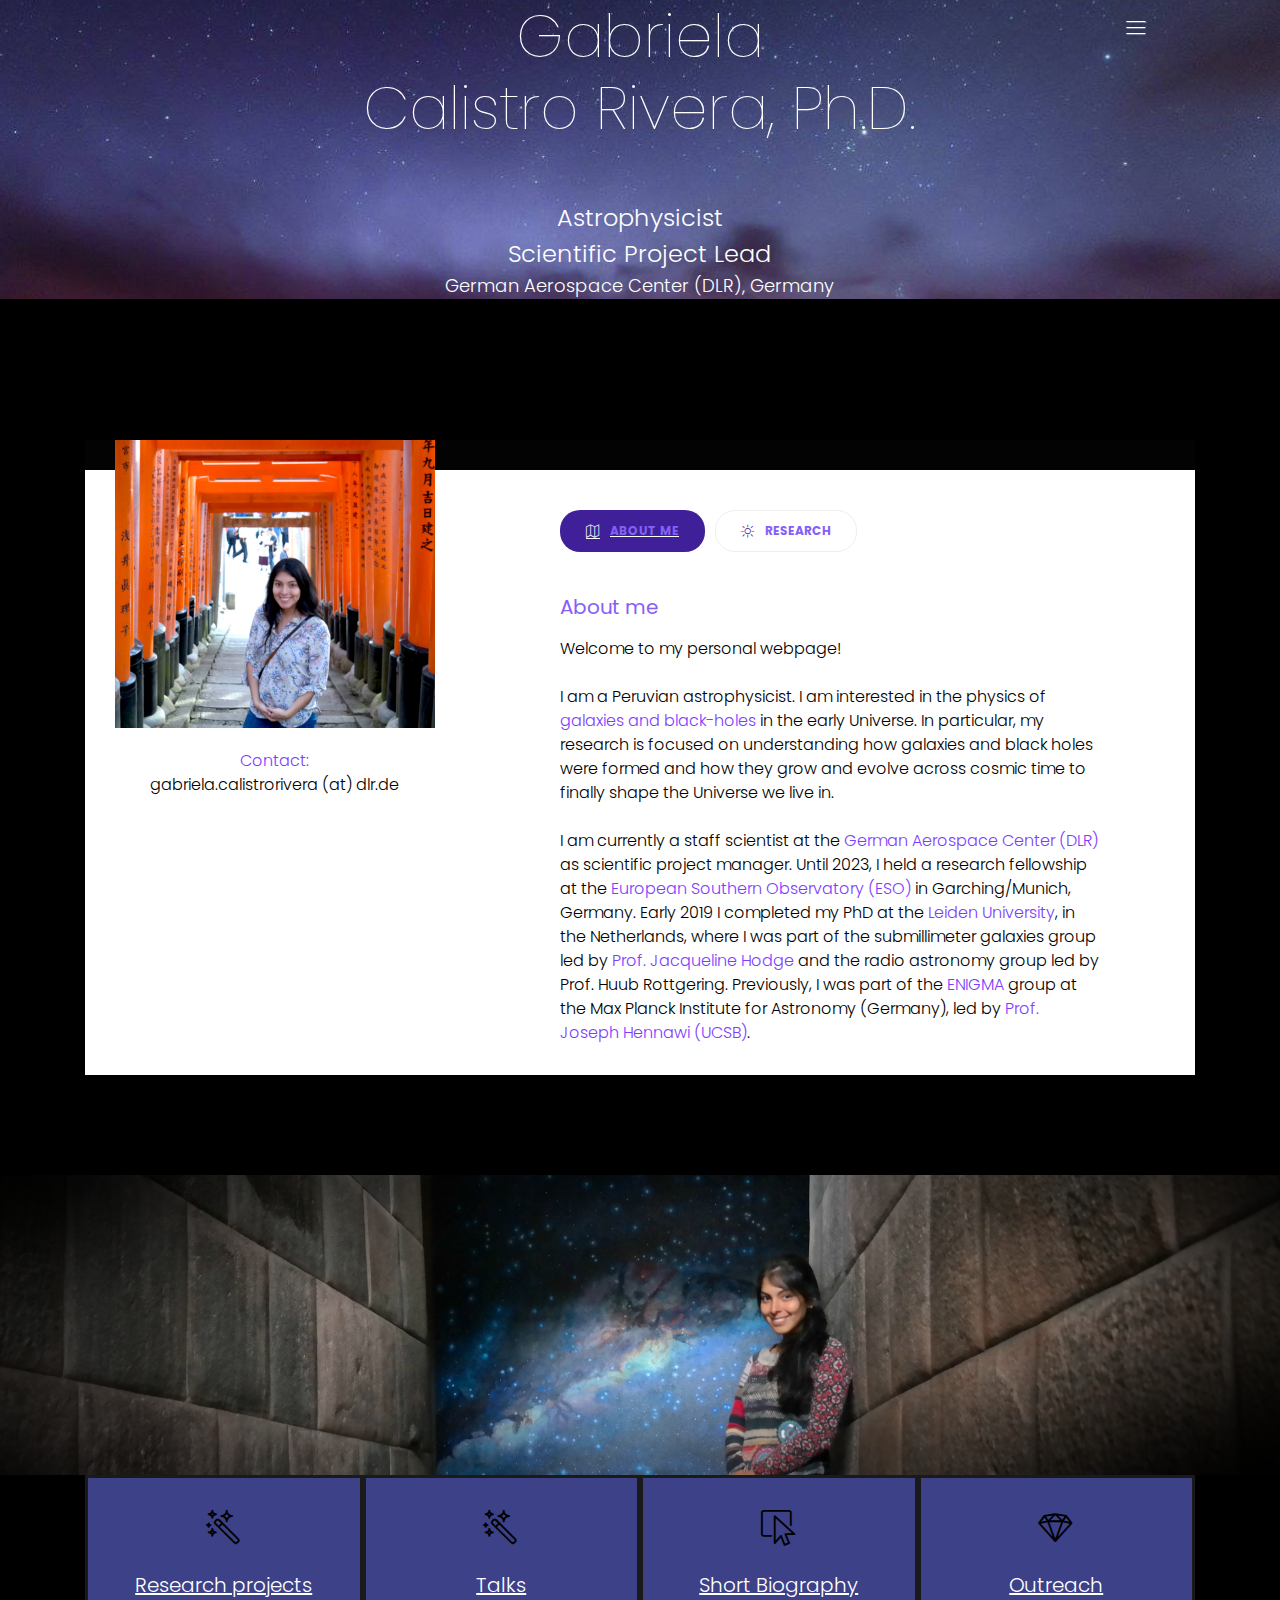
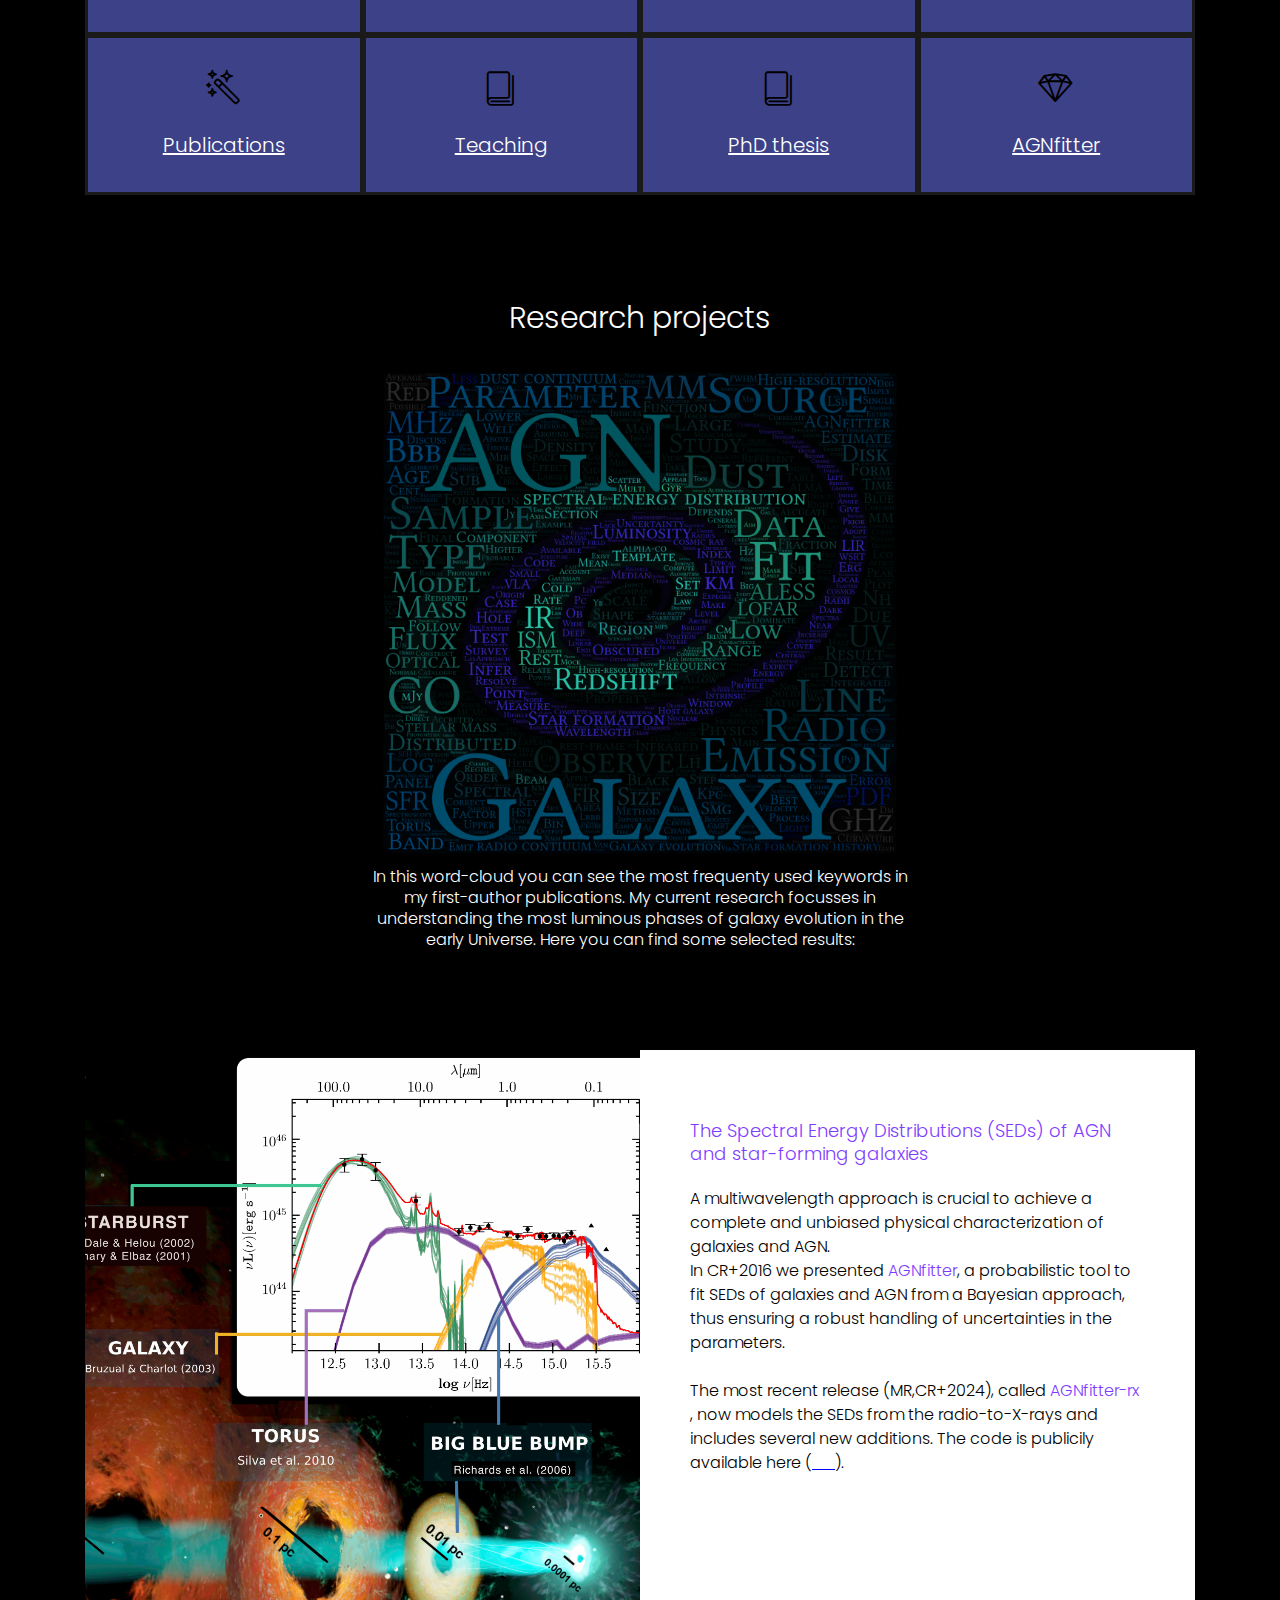
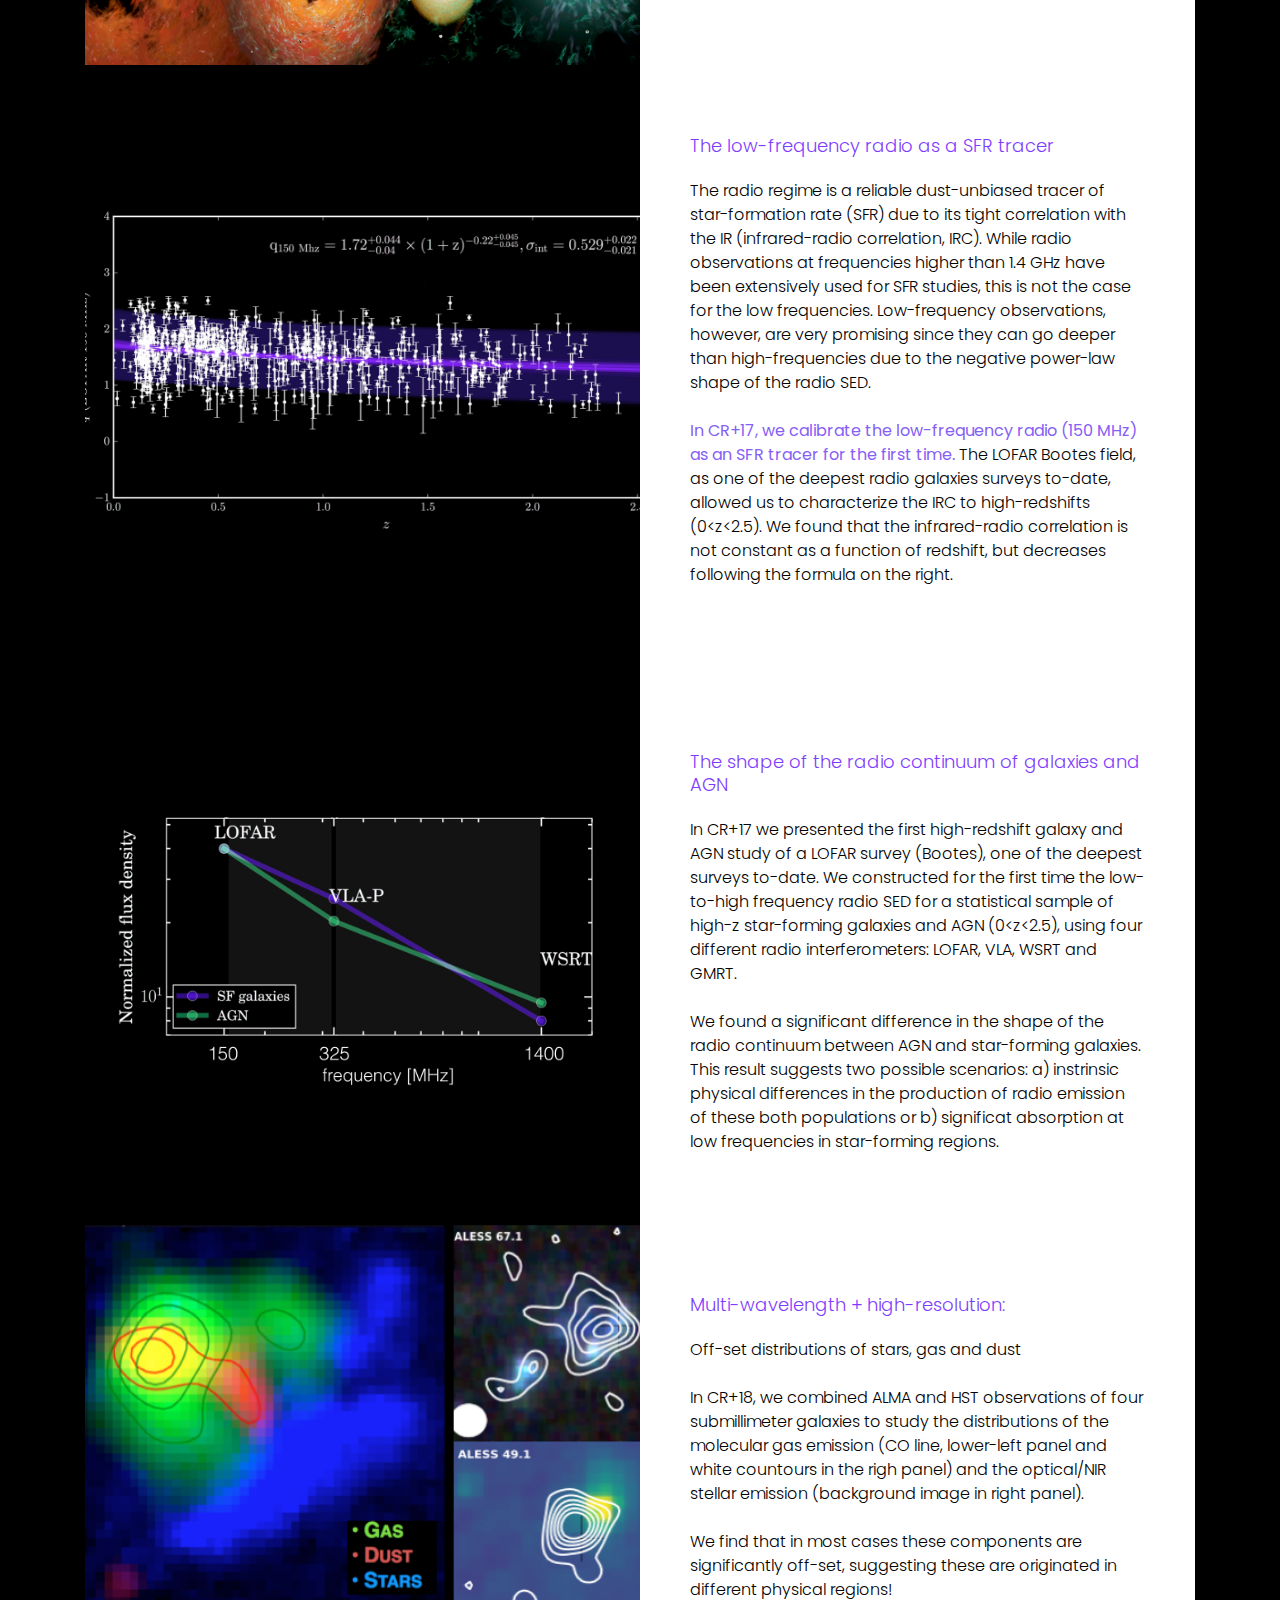
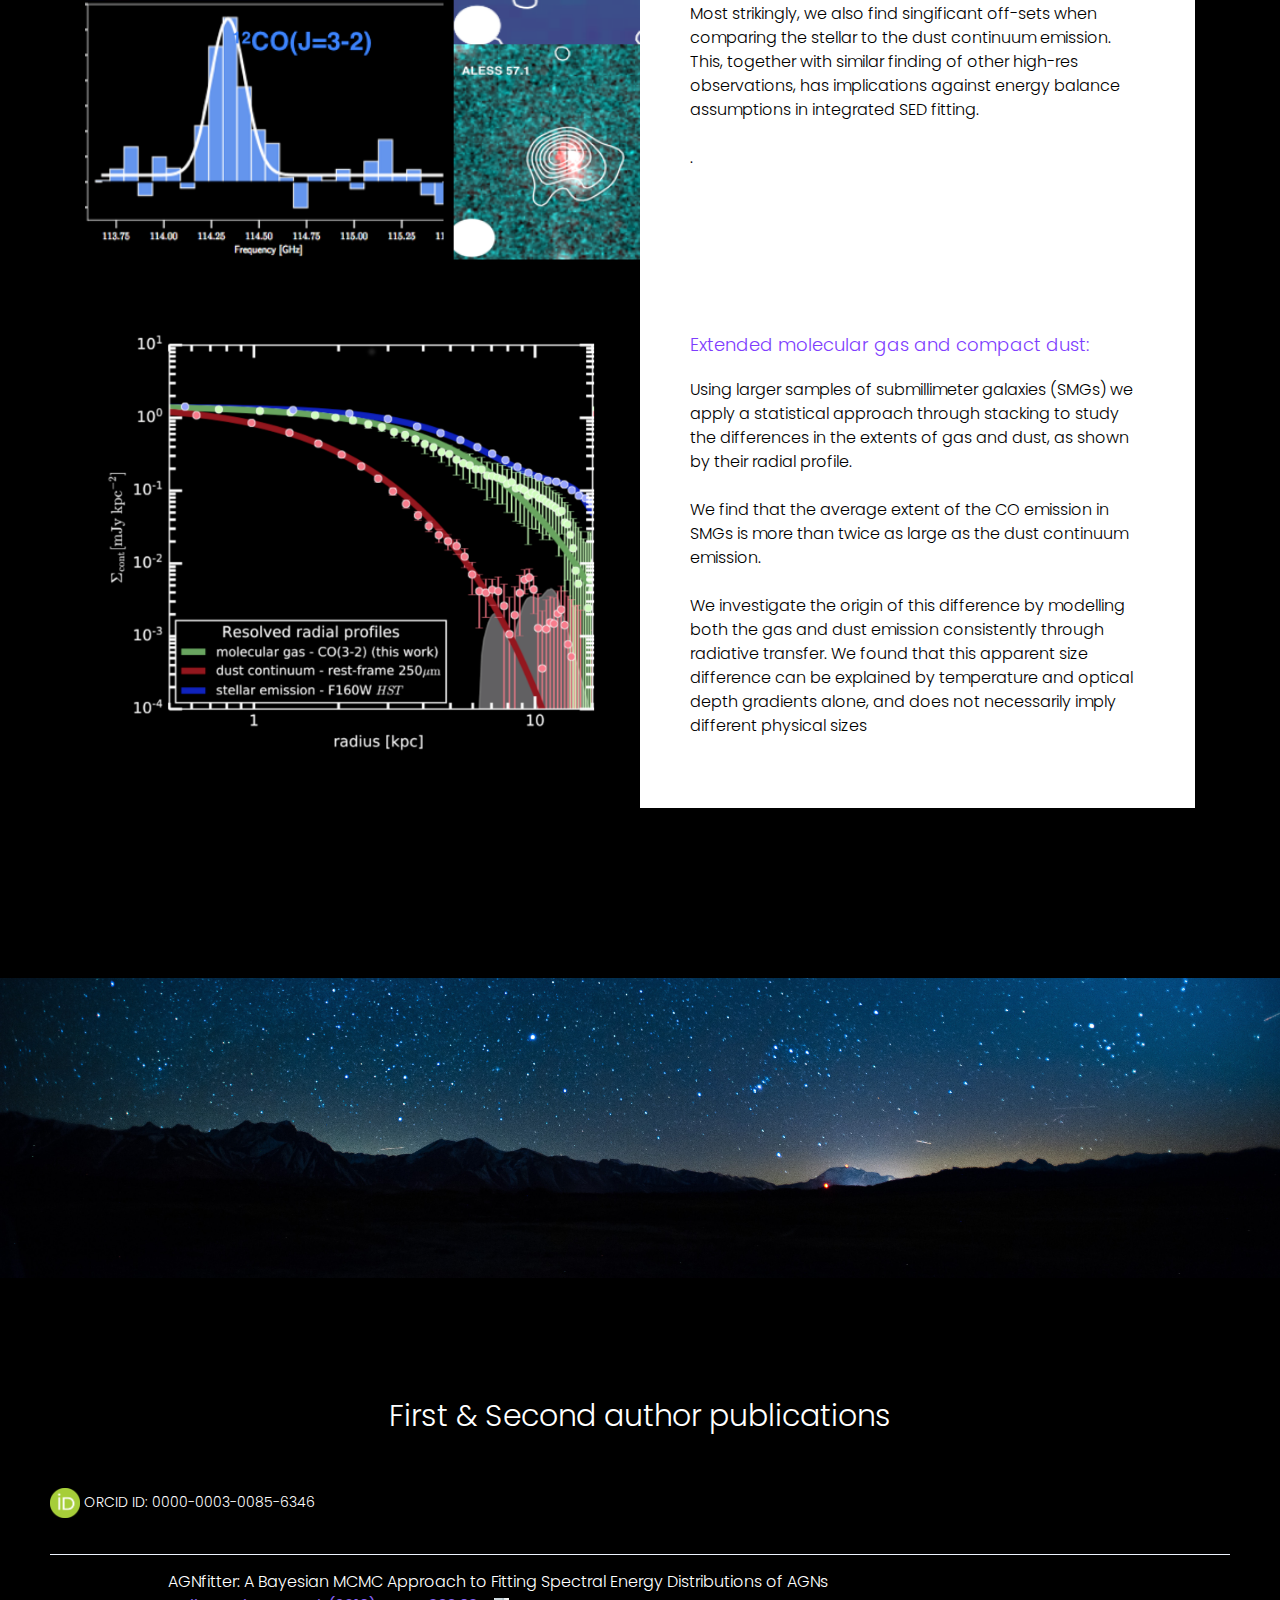
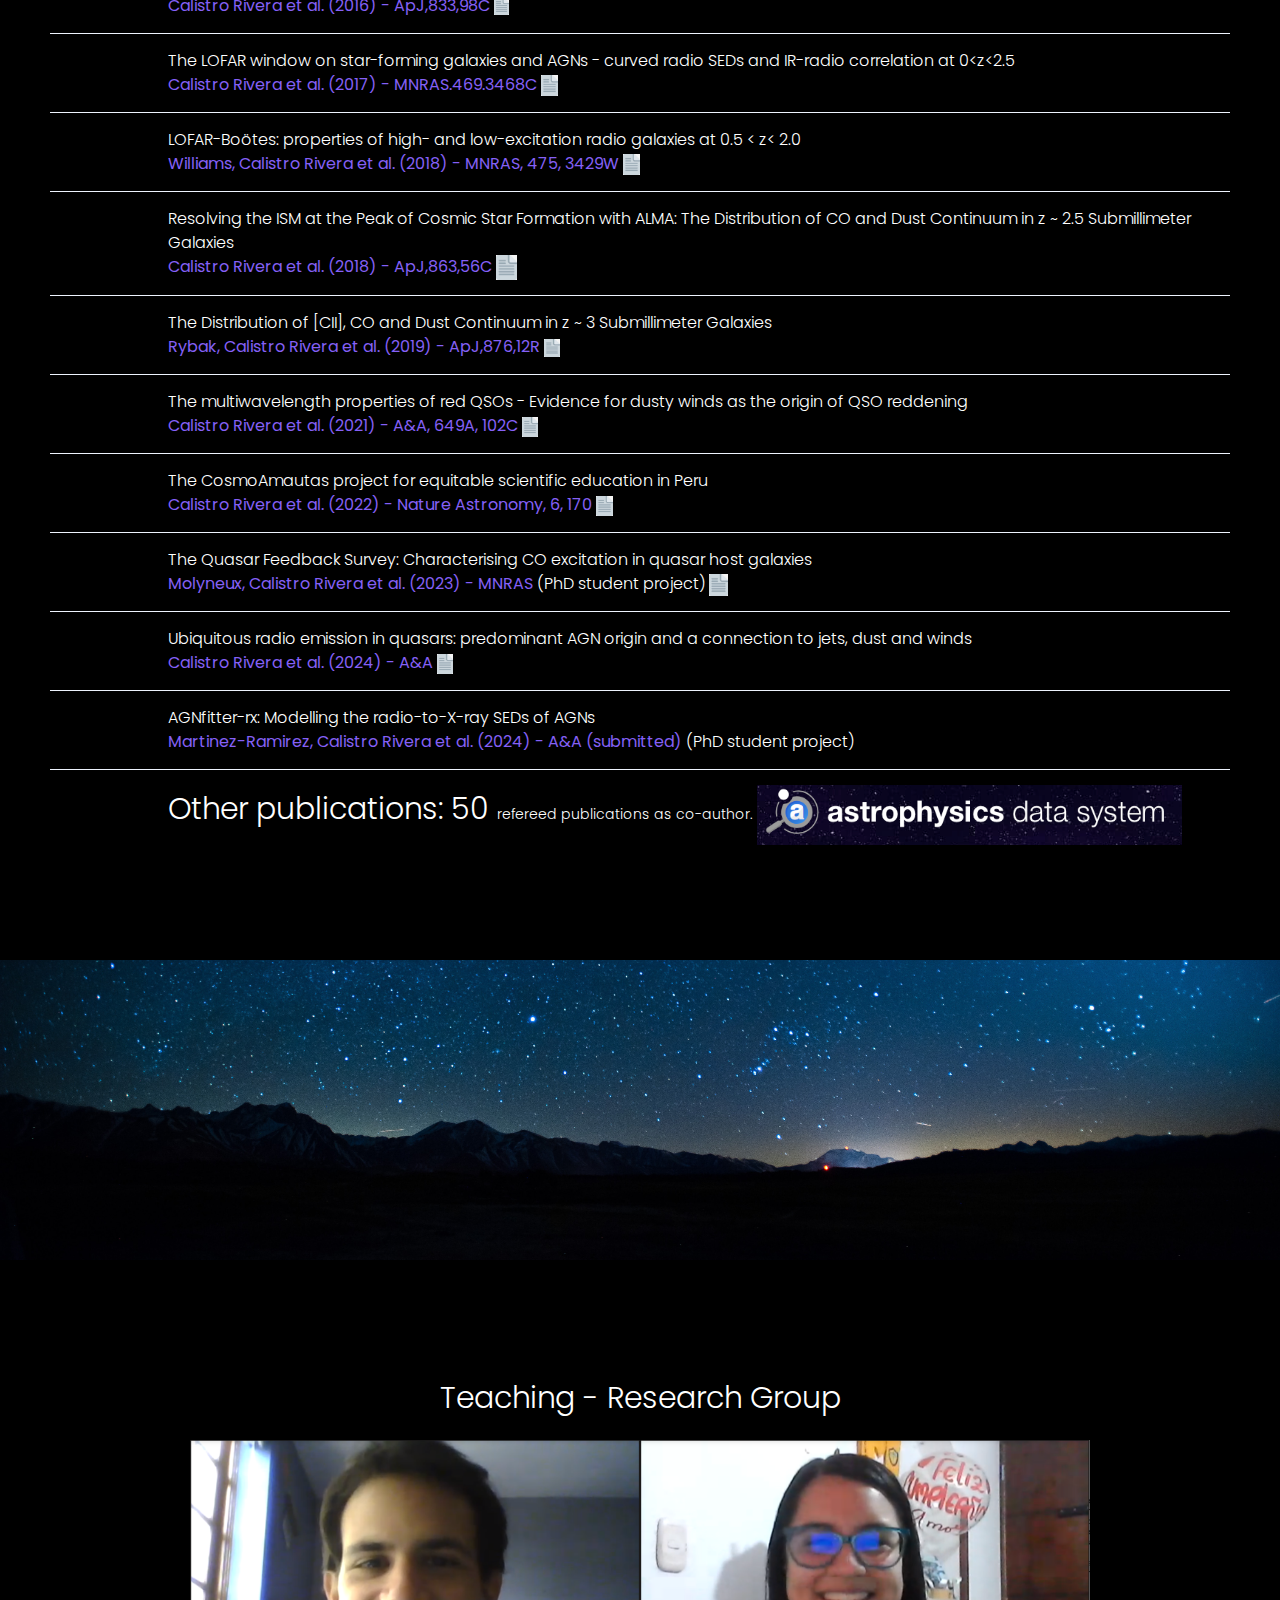
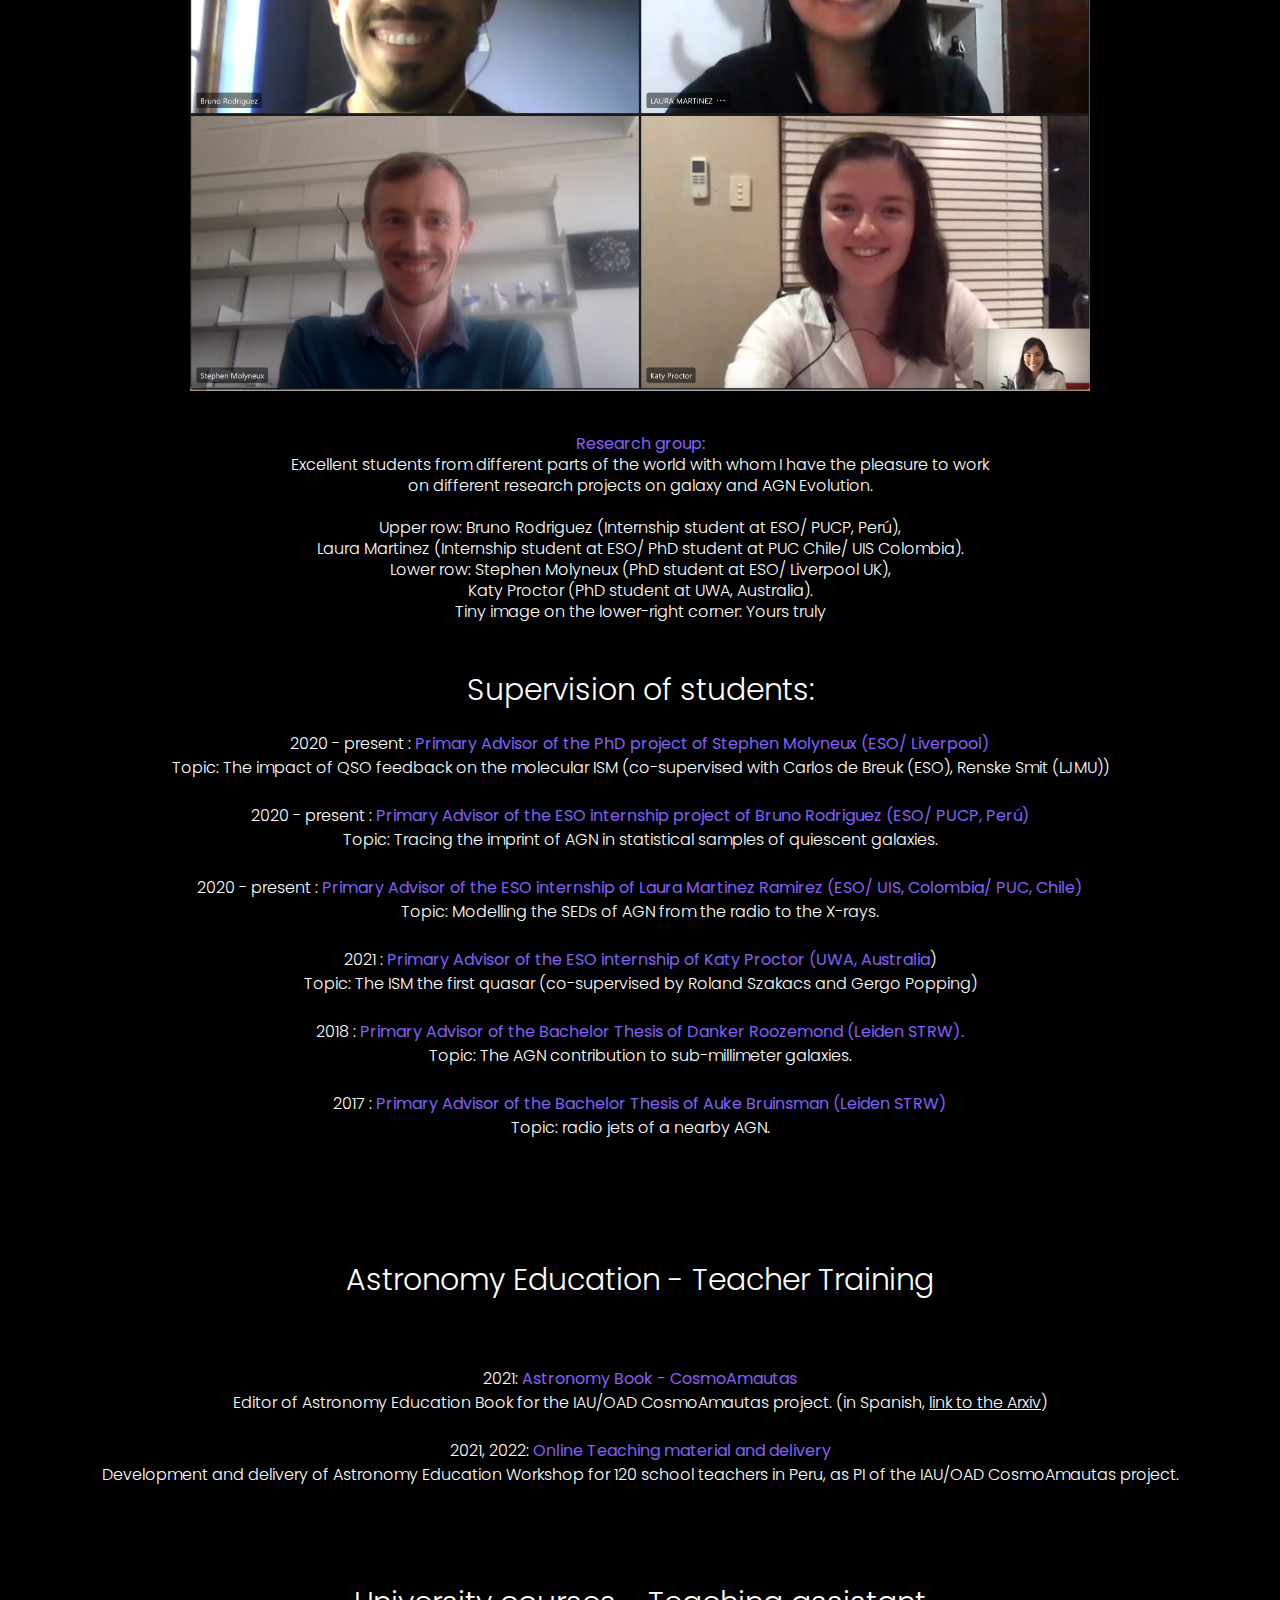
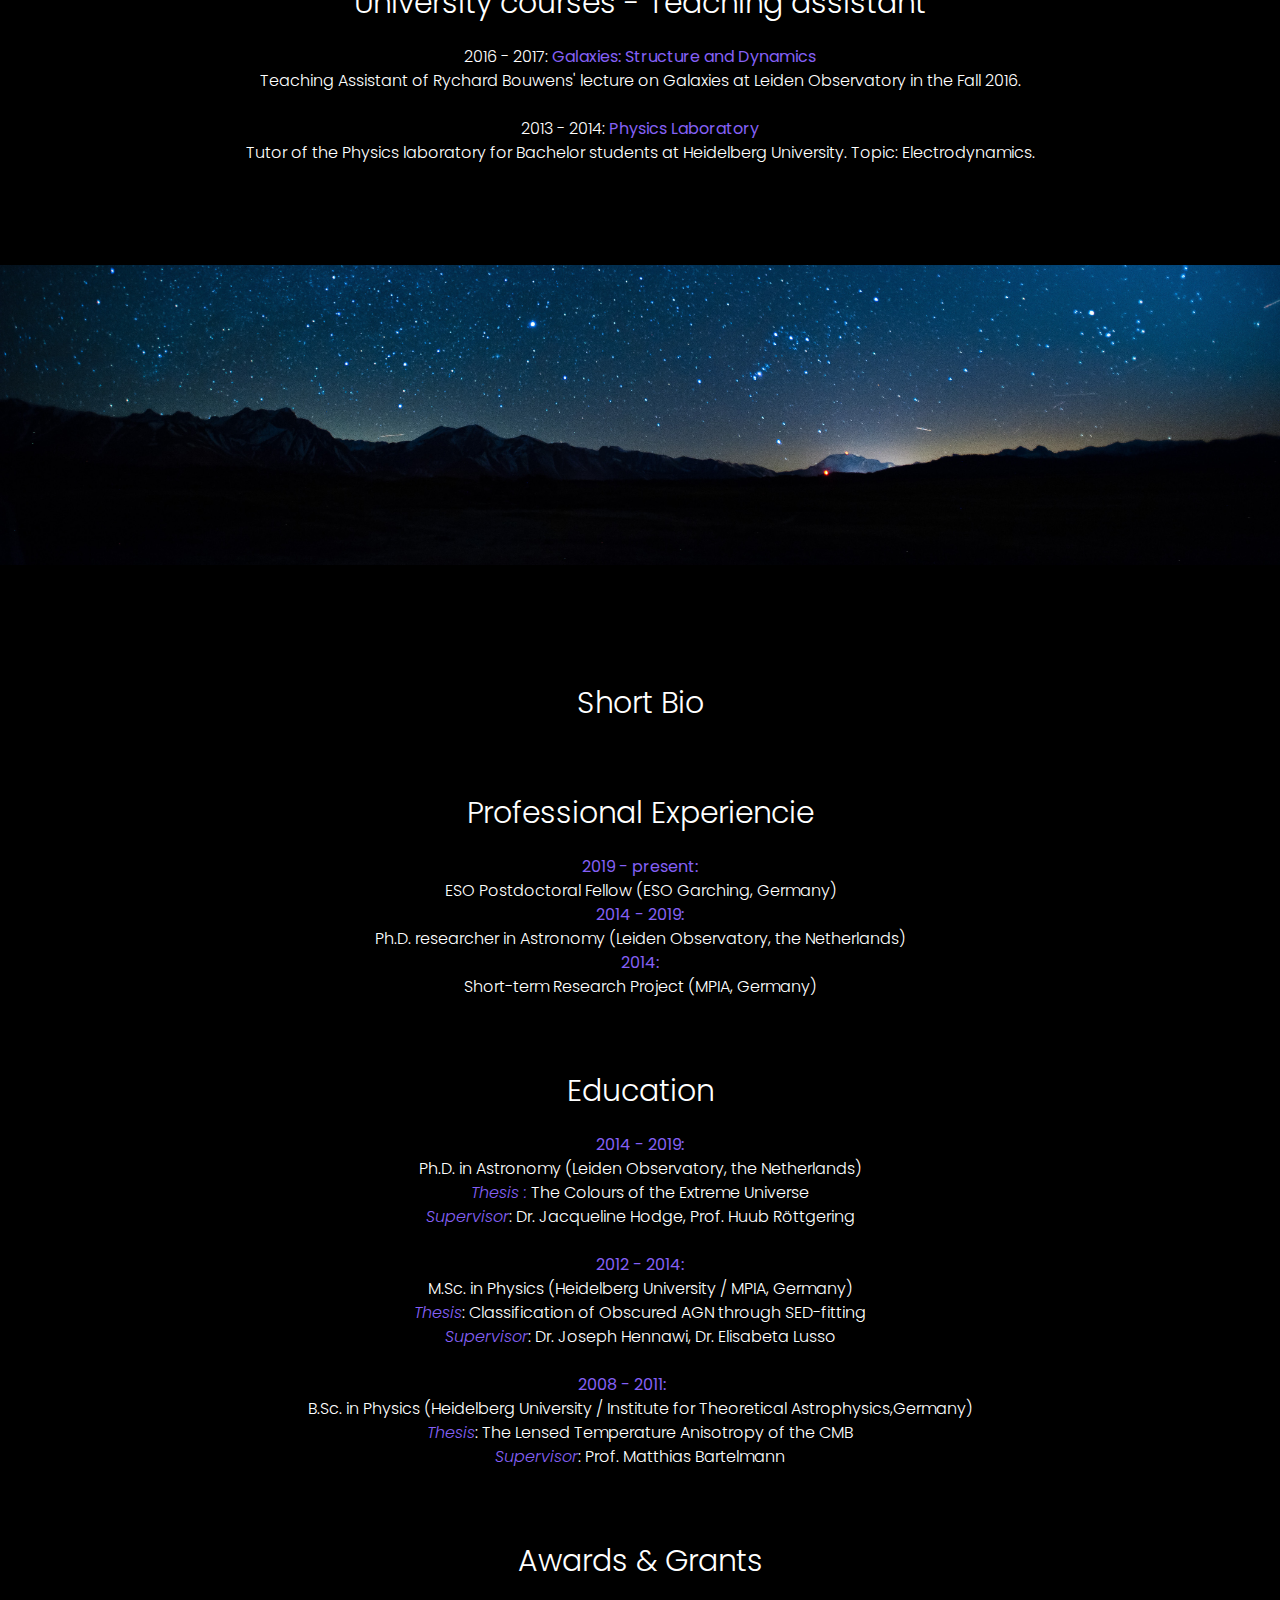
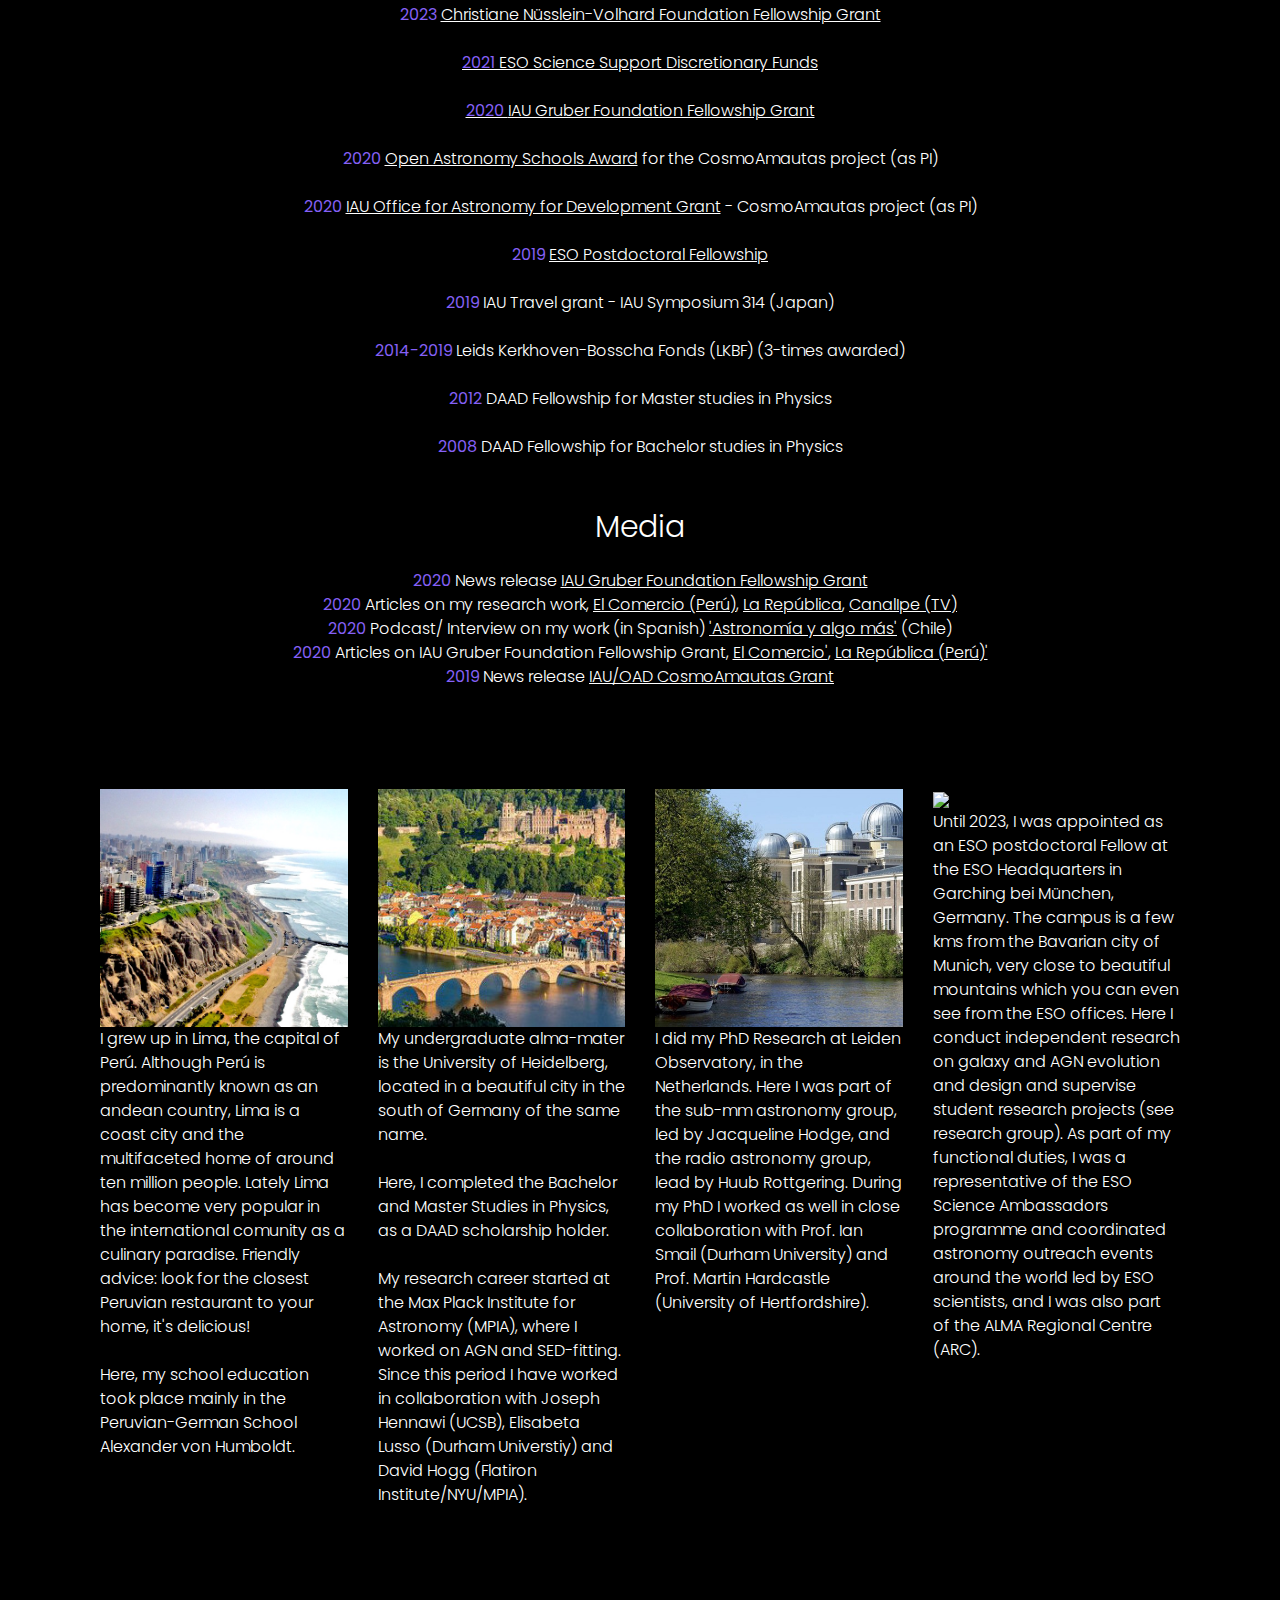
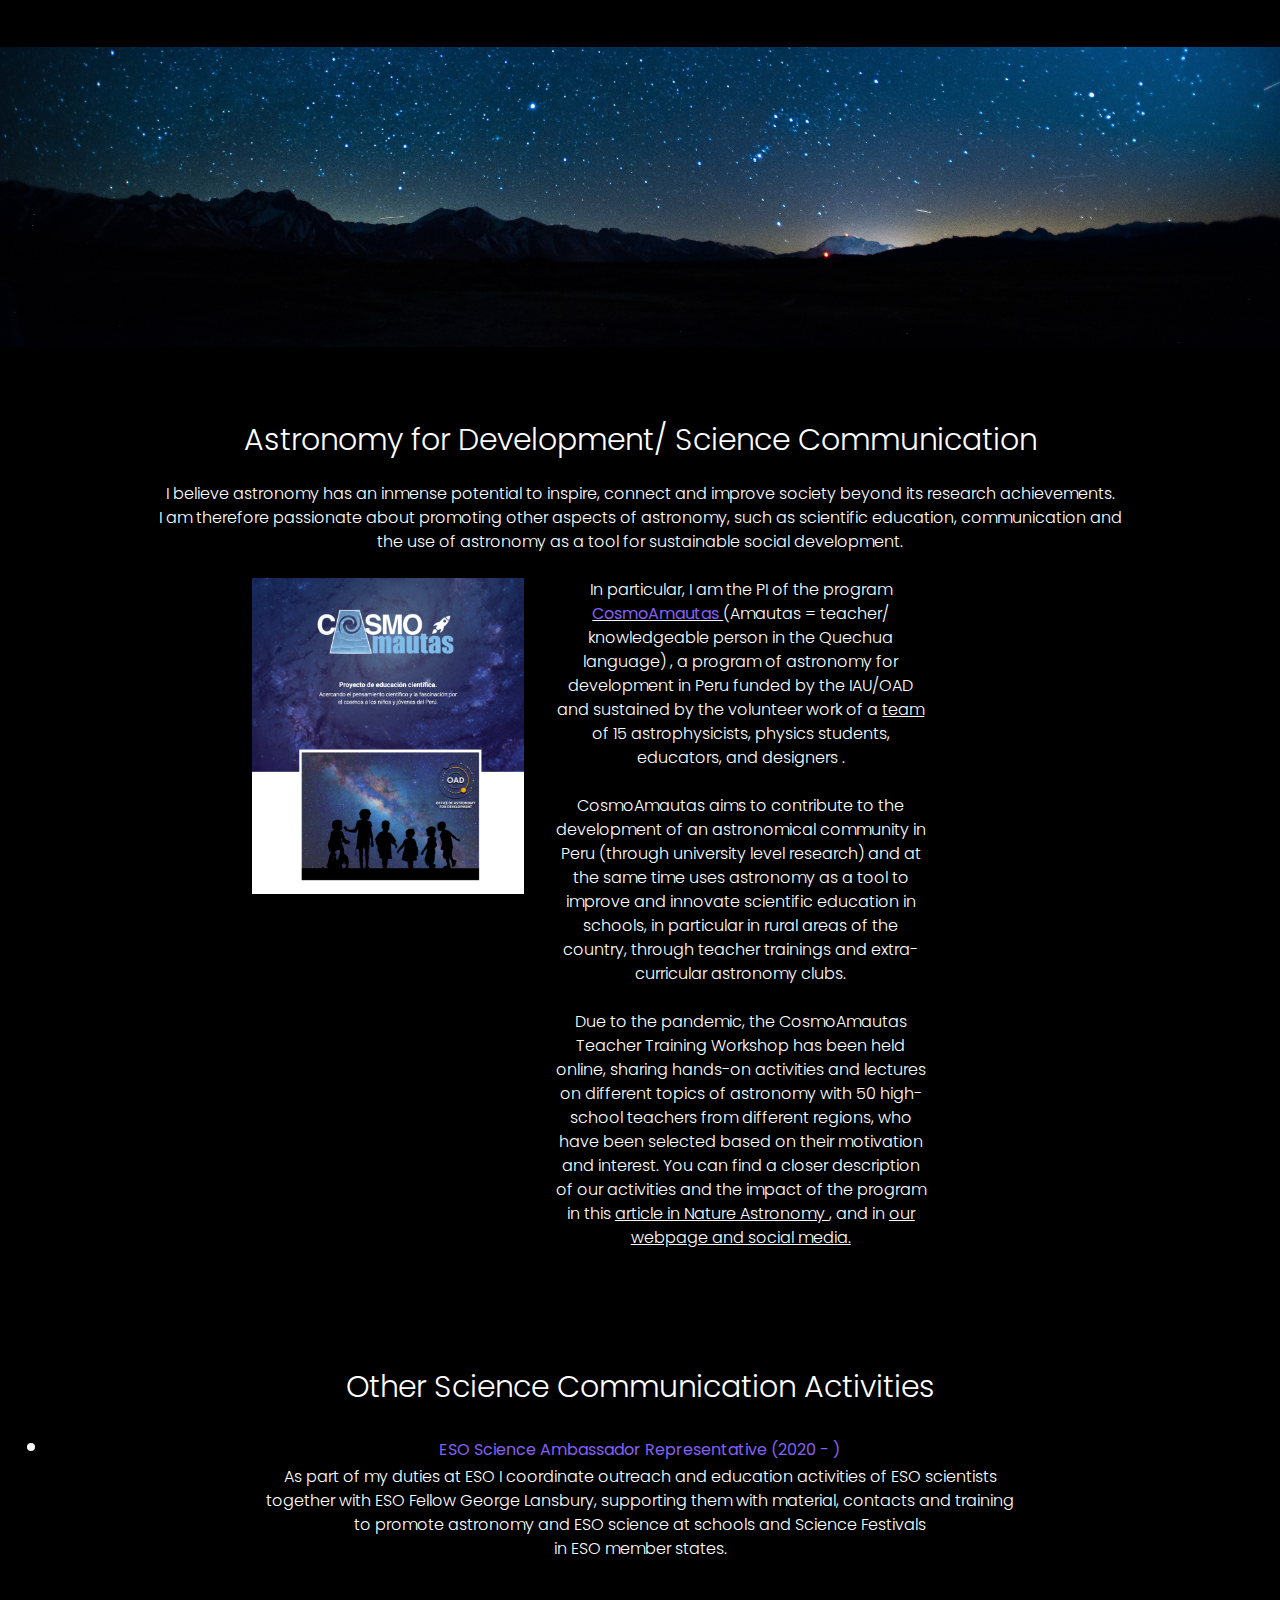
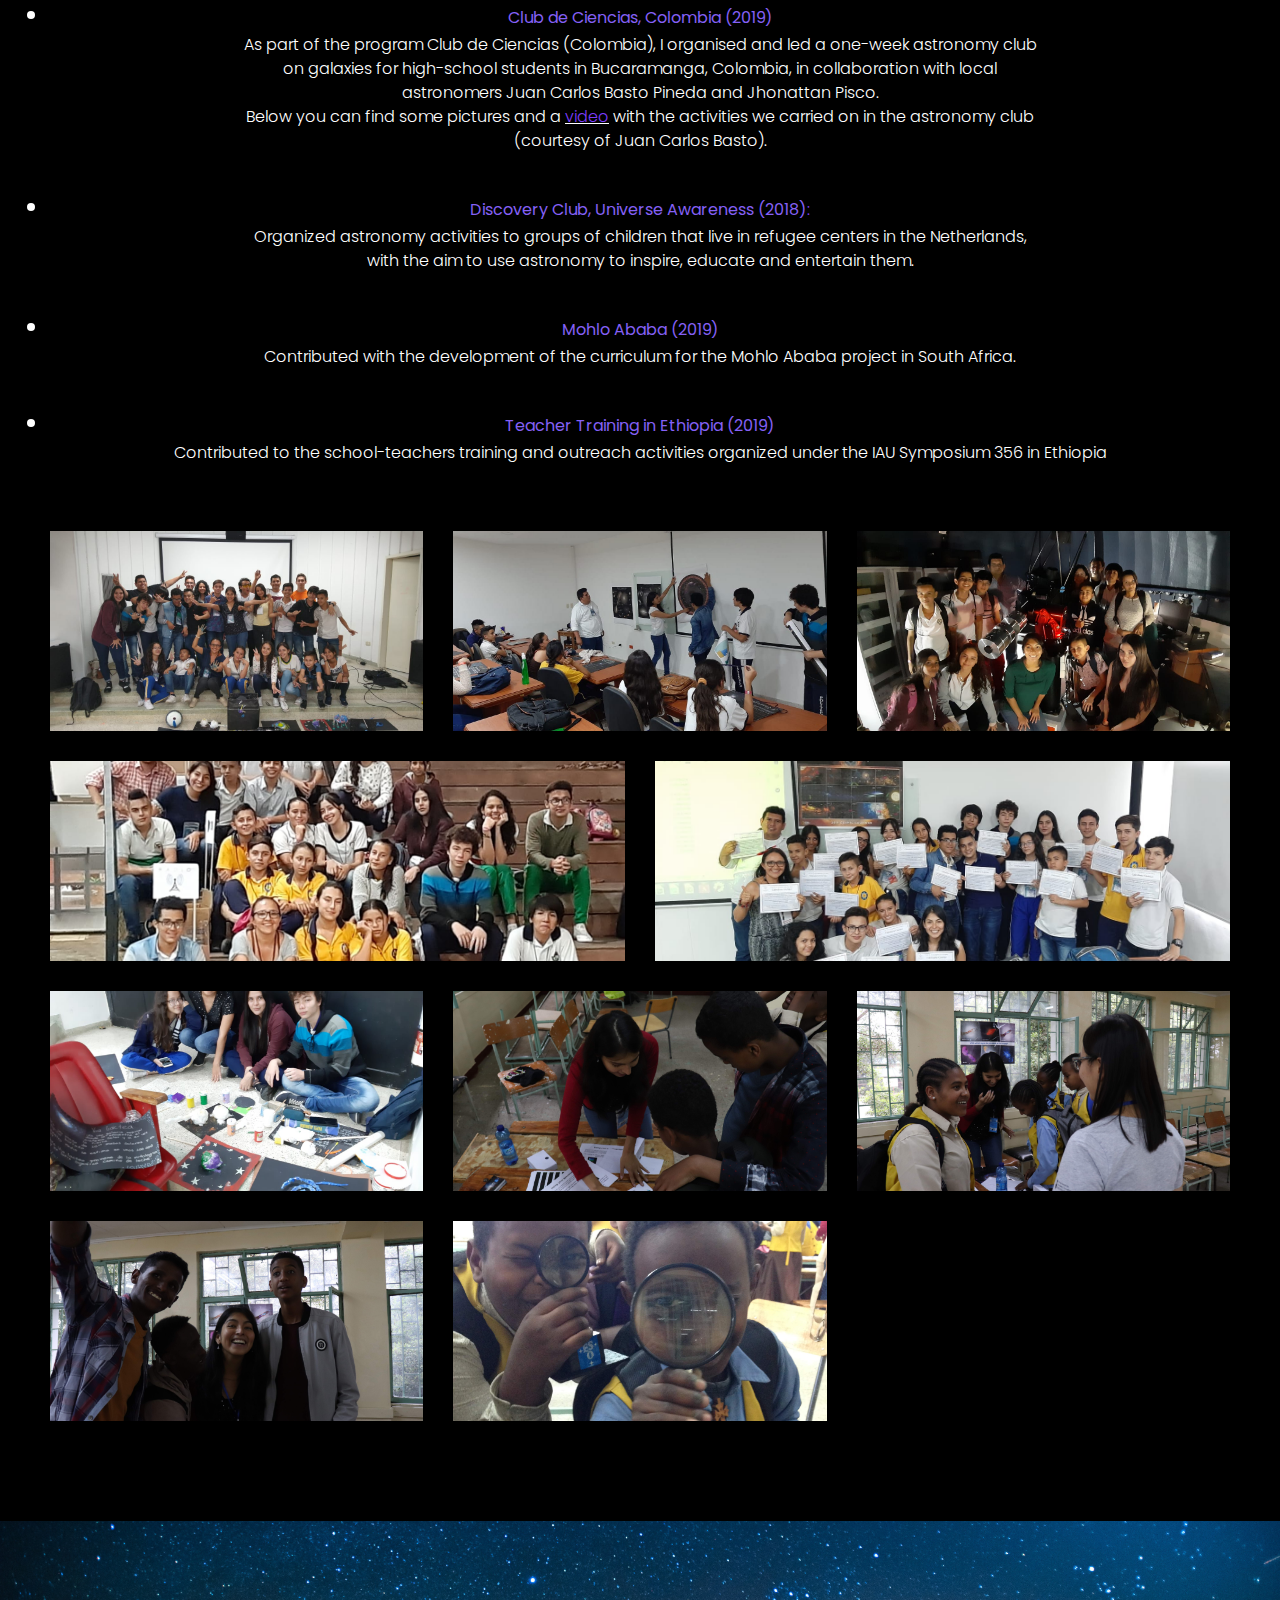
==== index.html @ fff68f29 "added files" ====
<!DOCTYPE html>
<html lang="zxx" class="no-js">
<head>
	<!-- Mobile Specific Meta -->
	<meta name="viewport" content="width=device-width, initial-scale=1, shrink-to-fit=no">
	<!-- Favicon-->
	<link rel="shortcut icon" href="img/fav.png">
	<!-- Author Meta -->
	<meta name="author" content="CodePixar">
	<!-- Meta Description -->
	<meta name="description" content="">
	<!-- Meta Keyword -->
	<meta name="keywords" content="">
	<!-- meta character set -->
	<meta charset="UTF-8">
	<!-- Site Title -->
	<title>Gaby Calistro Rivera's webpage</title>

	<link href="https://fonts.googleapis.com/css?family=Poppins:100,300,500" rel="stylesheet">
		<!--
		CSS
		============================================= -->
		<link rel="stylesheet" href="css/linearicons.css">
		<link rel="stylesheet" href="css/owl.carousel.css">
		<link rel="stylesheet" href="css/font-awesome.min.css">
		<link rel="stylesheet" href="css/nice-select.css">
		<link rel="stylesheet" href="css/magnific-popup.css">
		<link rel="stylesheet" href="css/bootstrap.css">
		<link rel="stylesheet" href="css/main.css">
	</head>
	<body>
		<!-- Start Header Area -->
		<header class="default-header">
			<div class="container">
				<div class="header-wrap">
					<div class="header-top d-flex justify-content-between align-items-center">
					<!-- 	<div class="logo">
							<a href="index.html"><img src="img/logo.png" alt=""></a>
						</div>-->
						<div class="main-menubar d-flex align-items-center">
							<nav class="hide">
								<a href="#about">Home</a>
								<a href="#research">Research</a>
								<a href="#publications">Publications</a>                  
								<a href="#talks">Talks</a>
								<a href="#teaching">Teaching</a>
								<a href="#CV">CV</a>
								<a href="#thesis">PhD thesis</a>
								<a href="#outreach">Outreach</a>
								<a href="#AGNfitter">AGNfitter</a>

                            </nav>
							<div class="menu-bar"><span class="lnr lnr-menu"></span></div>
						</div>
					</div>
				</div>
			</div>
		</header>
		<!-- End Header Area -->
		<!-- Start Banner Area -->
		<section class="banner-area relative">
			<div class="banner-area  overlay-bg"></div>
			<div class="container">
				<div class="row fullscreen align-items-center justify-content-center">
					<div class="col-lg-10">
						<div class="banner-content text-center">
							<h1 class="text-white"> Gabriela<br> Calistro Rivera, Ph.D.</h1>
							<h3 class="text-white"><br>Astrophysicist<br> Scientific Project Lead </h3>
                            <h4 class="text-white">  German Aerospace Center (DLR), Germany</h4>

							<!--<h3 class="text-white"><br>Astrophysicist<br> ESO Fellow /  IAU Gruber Foundation Fellow</h3>
                            <h4 class="text-white">  European Southern Observatory, Germany</h4> -->
							<!--<a href="#" class="primary-btn d-inline-flex align-items-center"><span class="mr-10">Get Started</span><span class="lnr lnr-arrow-right"></span></a>-->
						</div>
					</div>
				</div>
			</div>
		</section>
		<!-- End Banner Area -->
        
        
        
        
        
        
		<!-- Start History Area -->
<div id="about">
		<section class="section-gap history-area">

			<div class="container">
				<div class="row justify-content-center">
					<div class="col-lg-6 col-md-8">
<!-- 						<div class="section-title text-center">
							<h2>Glorious History</h2>
							<p>It won’t be a bigger problem to find one video game lover in your neighbor. Since the introduction of Virtual Game,</p>
						</div> -->
					</div>
				</div>
				<div class="history-tab-wrapper">
                    <div class="history-tab-wrapper overlay-bg2"></div>

					<div class="row justify-content-between">
						<div class="col-lg-4">
							<div class="tab-thumb text-center">
                                <img src="img/portreit1.jpg" class="img-fluid" alt="">
								<img src="img/colombia.JPG" class="img-fluid" alt="">
<!--                                 <img src="img/ESO1.JPG" class="img-fluid" alt="">
                                <img src="img/agn1.jpg" class="img-fluid" alt="">
                                <img src="img/alma.jpg" class="img-fluid" alt="">-->
                                <img src="img/LOFARcolored2.jpg" class="img-fluid" alt=""> 

								<h5><span class="highl">Contact: </span> <br>gabriela.calistrorivera (at) dlr.de</h5>

								<!-- 	<img src="img/LOFARcolored.JPG" class="img-fluid" alt="">-->



                            </div>
						</div>
						<div class="col-lg-6 ml-auto">
							<div class="tab-total-content">
								<div class="nav ilene-tabs" id="myTab" role="tablist">
									<a class="nav-item active" id="nav-home-tab" data-toggle="tab" href="#nav-history" role="tab" aria-controls="nav-history" aria-selected="true"><span class="lnr lnr-map"></span> <b>About me</b></a>
									<a class="nav-item" id="nav-contact-tab" data-toggle="tab" href="#nav-vission" role="tab" aria-controls="nav-vission" aria-selected="false"><span class="lnr lnr-sun"></span><b>Research</b></a>
								</div>
								<div class="tab-content mt-40" id="nav-tabContent">
									<div class="tab-pane fade show active" id="nav-history" role="tabpanel" aria-labelledby="nav-home-tab">
										<div class="single-content">
											<h3><b>About me</b></h3>
											<h5>Welcome to my personal webpage!<br><br>
                                                I am a Peruvian astrophysicist. I am interested in the physics of <span class="highl">galaxies and black-holes</span> in the early Universe. 
                                                In particular, my research is focused on understanding how galaxies and black holes were formed and how they grow and evolve across cosmic time to finally shape the Universe we live in. 
                                                 <br>  <br>
 												
                                                I am currently a staff scientist at the <span class="highl">German Aerospace Center (DLR)</span> as scientific project manager. Until 2023, I held a research fellowship at the <span class="highl"> European Southern Observatory (ESO) </span> in Garching/Munich, Germany.  Early 2019 I completed my PhD at the <a href="https://www.universiteitleiden.nl/en/science/astronomy"><span class="highl">Leiden University</span></a>, in the Netherlands, where I was part of the submillimeter 
				galaxies group led by <a href="http://home.strw.leidenuniv.nl/~hodge/index.html"><span class="highl">Prof. Jacqueline Hodge</span></a> and the radio astronomy
				group led by Prof. Huub Rottgering. Previously, I was part of the <a href="http://enigma.physics.ucsb.edu"><span class="highl">ENIGMA</span></a> group at the Max Planck Institute for Astronomy (Germany), led by <a href="http://web.physics.ucsb.edu/~joe/"><span class="highl">Prof. Joseph Hennawi (UCSB)</span></a>.  
                                           </h5>
                                               </div>
									</div>
			
									<div class="tab-pane fade" id="nav-vission" role="tabpanel" aria-labelledby="nav-contact-tab">
										<div class="single-content">
											<h5>
											 <br> <br>  <span class="highl"> My research in a nutshell: </span>Supermassive black holes are now thought to be hosted by every massive galaxy in the Universe, and their energy output has a crucial impact on the growth of galaxies and the build-up of structure in the Universe. The information travelling towards us from galaxies and their black holes is fascinating and complex. They emit light from all wavelengths across the electromagnetic spectrum, and even gravitational waves have been recently detected that originate in merging black-holes! Some <span class="highl">questions</span> I would like to answer are: <br>How do galaxies and their nuclear black-holes grow? <br> What are the main properties regulating the evolution of galaxies? <br><br>
                                                The approach of my research is thus <span class="highl">multiwavelength</span>, meaning that I use observations taken by telescopes across the spectrum, including the low-frequency radio (LOFAR), sub-millimeter (ALMA), infra-red (Herschel/Spitzer/WISE), optical (HST), and X-rays (XMM/Chandra) frequencies. 
I am particularly interested in the potential of new spectral windows, such as those opened by ALMA and LOFAR, to unveil paths of galaxy evolution. 
 </h5>
										</div>
									</div>
								</div>
							</div>
						</div>
						<div class="col-lg-1"></div>
					</div>
				</div>
			</div>
		</section>
</div>
    <!-- End History Area -->
        
        
        
        
        
        
        		<!-- Start foto Area -->        
        
		<section class="banner-area2 relative">
			<div class="overlay overlay-bg"></div>
				<div class="container">
					<div class="row fullscreen align-items-center justify-content-center">
					<!-- <div class="col-lg-10">
 						<div class="banner-content text-center">
						<h1 class="text-white"> Gabriela<br> Calistro Rivera, Ph.D.</h1>
							<p class="text-white">Astrophysicist<br> at Leiden Observatory, the Netherlands</p>
							<a href="#" class="primary-btn d-inline-flex align-items-center"><span class="mr-10">Get Started</span><span class="lnr lnr-arrow-right"></span></a> 
						</div>-->
					</div>
				</div>
			</div>
		</section>
		<!-- End foto Area -->


    
    
        
        
        <!-- Start Service Area  -->
		<section class="service-area">
			<div class="container">
				<div class="row no-gutters">
					<div class="col-md-3 col-sm-6">
						<div class="single-service">
							<div class="top">
								<div class="content text-center">
									<span class="lnr lnr-magic-wand"></span>
									<a href="#research"><h3>Research projects </h3>	</a>							
								</div>
							</div>
                        </div>
                        <div class="single-service">
							<div class="top">
								<div class="content text-center">
									<span class="lnr lnr-magic-wand"></span>
									<a href="#publications"><h3>Publications </h3></a>
								</div>
							</div>
						</div>
                    </div>
					<div class="col-md-3 col-sm-6">
						<div class="single-service d-flex flex-column">
							<div class="top order-2 order-sm-1">
								<div class="content text-center">
									<span class="lnr lnr-magic-wand"></span>
									<a href="#talks"> <h3> Talks </h3></a>
								</div>
							</div>
						</div>
                    	<div class="single-service d-flex flex-column">
							<div class="top order-1 order-sm-2">
								<div class="content text-center">
									<span class="lnr lnr-book"></span>
									<a href="#teaching"><h3>Teaching</h3></a>
								</div>
							</div>
						</div>
					</div>
					<div class="col-md-3 col-sm-6">
						<div class="single-service">
							<div class="top">
								<div class="content text-center">
									<span class="lnr lnr-select"></span>
									<a href="#CV"><h3>Short Biography </h3></a>
								</div>
                            </div>
						</div>
                    	<div class="single-service">
                            <div class="top">
								<div class="content text-center">
									<span class="lnr lnr-book"></span>
									<a href="#thesis"><h3>PhD thesis </h3></a>
								</div>
							</div>
						</div>
					</div>
					<div class="col-md-3 col-sm-6">
						<div class="single-service d-flex flex-column">
							<div class="top order-2 order-sm-1">
								<div class="content text-center">
									<span class="lnr lnr-diamond"></span>
									<a  href="#outreach"><h3>Outreach </h3></a>
								</div>
							</div>
                        </div>
                    	<div class="single-service d-flex flex-column">
							<div class="top order-1 order-sm-2">
								<div class="content text-center">
									<span class="lnr lnr-diamond"></span>
									<a  href="#AGNfitter"><h3>AGNfitter</h3></a>
								</div>
							</div>
						</div>
					</div>
                </div>
			</div>
		</section>
		 <!-- End Service Area -->
        
    
    
    
		<!-- Start Exprience Area 
		<section class="section-gap exprience-area">
			<div class="container">
				<div class="row justify-content-center">
					<div class="col-lg-6 col-md-8">
						<div class="section-title text-center">
							<h2>Research projects</h2>
							<p>In this word-cloud you can see the most frequenty used keywords in my first-author publications.
My current research focusses in understanding the most luminous phases of galaxy evolution in the early Universe. Here you can find some selected results:</p>
						</div>
					</div>
				</div>
				<div class="row align-items-center">
					<div class="col-lg-3 col-md-6">
						<div class="vector-thumb">
							<img src="img/v1.jpg" class="img-fluid" alt="">
						</div>
					</div>
					<div class="col-lg-3 col-md-6">
						<div class="vector-thumb">
							<img src="img/v2.jpg" class="img-fluid" alt="">
						</div>
					</div>
					<div class="col-lg-6 col-md-12">
						<div class="vector-content mt-30">
							<h3 class="h2">Vector Illustration</h3>
							<h4>LCD screens are uniquely modern in style, and the liquid crystals that make them work have allowed.</h4>
							<p>Lorem ipsum dolor sit amet, consectetur adipisicing elit, sed do eiusmod tempor incididunt ut labore et dolore magna aliqua. Ut enim ad minim veniam, quis nostrud exercitation ullamco laboris nisi ut aliquip ex ea commodo consequat duis aute irure dolor.</p>
							<a href="#" class="primary-btn white-bg">View Details</a>
						</div>
					</div>
				</div>
			</div>
		</section>
		Start Exprience Area -->
    
    
		<!-- Start Projects Area -->
<div id="research">    
		<section class="section-gap projects-area">
			<div class="container">
				<div class="row justify-content-center">
					<div class="col-lg-6 col-md-8">
						<div class="section-title text-center">
							<h2 class="text-white">Research projects</h2>
                            <div class="vector-thumb">
							<img src="img/WordArt2.png" class="img-fluid" alt="">
							</div>
                            
							<p class="text-white">In this word-cloud you can see the most frequenty used keywords in my first-author publications.
My current research focusses in understanding the most luminous phases of galaxy evolution in the early Universe. Here you can find some selected results:</p>
						</div>
					</div>
				</div>
				<div class="active-project-carousel">
					<div class="item">
						<div class="row no-gutters">
							<div class="col-lg-5.6 col-md-6">
								<div class="carousel-thumb" style="background: url(img/AGNSEDfitting2.jpg);"></div>
							</div>
							<div class="col-lg-6.5 col-md-6">
								<div class="carousel-content">
									<h32>The Spectral Energy Distributions (SEDs) of AGN and star-forming galaxies</h32> <br><br>
									<h5>A multiwavelength approach is crucial to achieve a complete
            			and unbiased physical characterization of galaxies and AGN.<br>
           				 In CR+2016 we presented <span class="highl">AGNfitter</span>, a probabilistic tool to fit SEDs
               			 of galaxies and AGN from a Bayesian approach, thus ensuring a
               			 robust handling of uncertainties in the parameters.<br><br>
           				The most recent release (MR,CR+2024), called <span class="highl">AGNfitter-rx </span>,  now models the SEDs from the radio-to-X-rays and includes several new additions. The code is publicily available here (<a href="https://github.com/GabrielaCR/AGNfitter" style="text-decoration: underline blue;">link</a>).   <br><br><br><br><br><br>
                                    </h5>
								</div>
							</div>
						</div>
					</div>
					<div class="item">
						<div class="row no-gutters">
							<div class="col-lg-5.5 col-md-6">
								<div class="carousel-thumb" style="background: url(img/q_wp.png);"></div>
							</div>
							<div class="col-lg-6.5 col-md-6">
								<div class="carousel-content">
									<h32>The low-frequency radio as a SFR tracer</h32><br><br>
									<h5>
                                         The radio regime is a reliable dust-unbiased tracer of star-formation rate (SFR) due to its tight correlation
            with the IR (infrared-radio correlation, IRC).
            While radio observations at frequencies higher than 1.4 GHz have been extensively used for SFR studies, this is not the case for the low frequencies. 
            Low-frequency observations, however, are very promising since they can go deeper than high-frequencies due to the negative power-law shape of the radio SED.<br><br>
            <b>In CR+17, we calibrate the low-frequency radio (150 MHz) as an SFR tracer for the first time. </b>             The LOFAR Bootes field, as one of the deepest radio galaxies surveys to-date, allowed us to characterize the IRC to high-redshifts (0&lt;z&lt;2.5).
            We found that the infrared-radio correlation is not constant as a function of redshift, but decreases following the formula on the right. <br><br>
                                    </h5>                                
                                </div>
							</div>
						</div>
					</div>
					<div class="item">
						<div class="row no-gutters">
							<div class="col-lg-5.5 col-md-6">
								<div class="carousel-thumb" style="background: url(img/curv_wp.png);"></div>
							</div>
							<div class="col-lg-6.5 col-md-6">
								<div class="carousel-content">
									<h32>The shape of the radio continuum of galaxies and AGN </h32><br><br>
									<h5>
                                    In CR+17 we presented the first high-redshift galaxy and AGN study of a LOFAR survey (Bootes), one of the deepest surveys to-date.
            We constructed for the first time the low-to-high frequency radio SED for a statistical sample of high-z star-forming galaxies and AGN (0&lt;z&lt;2.5), using four different radio interferometers: LOFAR, VLA, WSRT and GMRT. <br><br>
             We found a significant difference in the shape of the radio continuum between AGN and star-forming galaxies. 
            This result suggests two possible scenarios: a) instrinsic physical differences in the production of radio emission of these both populations or b) significat absorption at low frequencies in star-forming regions.   
                     
                                    </h5>
                                </div>
							</div>
						</div>
					</div>
                    					<div class="item">
						<div class="row no-gutters">
							<div class="col-lg-5.5 col-md-6">
								<div class="carousel-thumb" style="background: url(img/SMG_all.png);"></div>
							</div>
							<div class="col-lg-6.5 col-md-6">
								<div class="carousel-content">
									<h32>Multi-wavelength + high-resolution:</h32><br><br>
									<h5>
                                         Off-set distributions of stars, gas and dust</span> </big> </b><br><br>
            In CR+18, we combined ALMA and HST observations of four submillimeter galaxies to study the distributions of the molecular gas emission (CO line, lower-left panel and white countours in the righ panel) and the optical/NIR stellar emission (background image in right panel). <br><br>
            We find that in most cases these components are significantly off-set, suggesting these are originated in different physical regions! <br> Most strikingly, we also find singificant off-sets when comparing the stellar to the dust continuum emission. This, together with similar finding of other high-res observations, has implications against energy balance assumptions in integrated SED fitting.<br><br> .<br><br>
                                    </h5>                           
                                </div>
							</div>
						</div>
					</div>
                    					<div class="item">
						<div class="row no-gutters">
							<div class="col-lg-5.5 col-md-6">
								<div class="carousel-thumb" style="background: url(img/profiles_wp.png);"></div>
							</div>
							<div class="col-lg-6.5 col-md-6">
								<div class="carousel-content">
									<h32>Extended molecular gas and compact dust:</h32><br><br>
									<h5>
            Using larger samples of submillimeter galaxies (SMGs) we apply a statistical approach through stacking to study the differences in the extents of gas and dust, as shown by their radial profile. <br><br>
            We find that the average extent of the CO emission in SMGs is more than twice as large as the dust continuum emission. <br><br>
            We investigate the origin of this difference by modelling both the gas and dust emission consistently through radiative transfer. We found that this apparent size difference can be explained by temperature and optical depth gradients alone, and does not necessarily imply different physical sizes
                                    </h5>                              
                                </div>
							</div>
						</div>
					</div>
				</div>
			</div>
		</section>
</div>
		<!-- Start Projects Area -->
    
    
    
            		<!-- Start foto Area -->
		<section class="banner-area3 relative">
			<div class="overlay overlay-bg"></div>
				<div class="container">
				<div class="row fullscreen align-items-center justify-content-center">
					<!-- <div class="col-lg-10">
 						<div class="banner-content text-center">
						<h1 class="text-white"> Gabriela<br> Calistro Rivera, Ph.D.</h1>
							<p class="text-white">Astrophysicist<br> at Leiden Observatory, the Netherlands</p>
							<a href="#" class="primary-btn d-inline-flex align-items-center"><span class="mr-10">Get Started</span><span class="lnr lnr-arrow-right"></span></a> 
						</div>-->
					</div>
				</div>
			</div>
		</section>
		<!-- End foto Area -->



		<!-- Start Table -->
<div id="publications">    



		<div class="section-top-border">
            <div class="section-title text-center">
            <h2 class="text-white"> <br>   First & Second author publications  <br> </h2>
			</div>		
            <ul><img src="img/ORCID-icon.png" width = "30" class = "mail" alt="img" /> <span class="text-white" >ORCID ID:  0000-0003-0085-6346  </span></ul><br>

           	
            	<div class="progress-table-wrap">
						<div class="progress-table">
<!-- 							<div class="table-head">
								<div class="serial">#</div>
								<div class="country">Countries</div>
								<div class="visit">Visits</div>
								<div class="percentage">Percentages</div>
							</div> -->
<!-- 							<div class="table-row">
								<div class="serial">01</div>
								<div class="country"> <img src="img/f1.jpg" alt="flag">Canada</div>
								<div class="visit">645032</div>
								<div class="percentage">
									<div class="progress">
										<div class="progress-bar color-1" role="progressbar" style="width: 80%" aria-valuenow="80" aria-valuemin="0" aria-valuemax="100"></div>
									</div>
								</div>
							</div> -->
                            	<div class="table-row">
                                <div class="serial"> </div>
                                 <div class="visit"> <h5 class="text-white" >AGNfitter: A Bayesian MCMC Approach to Fitting Spectral Energy Distributions of AGNs  <br>  <b> Calistro Rivera et al. (2016) -  ApJ,833,98C <a href="https://iopscience.iop.org/article/10.3847/1538-4357/833/1/98" target="_blank"/> <img src="img/paper.jpg" width = "2%" class = "ads" alt="img" /> </a> </b> </a> </h5></div>   
                            	</div>
                                
   
                                <div class="table-row">
                                <div class="serial"> </div> 
                                    
                                    <div class="visit"> 
                                        <h5 class="text-white" >The LOFAR window on star-forming galaxies and AGNs - curved radio SEDs and IR-radio correlation at 0&lt;z&lt;2.5  <br>   <b> Calistro Rivera et al. (2017) - MNRAS.469.3468C <a href="https://www.nature.com/articles/s41550-022-01605-2" target="_blank"/> <img src="img/paper.jpg" width = "2%" class = "ads" alt="img" /> </a> </b> </h5> </div>
                            	</div>
                                
                               
                                <div class="table-row">
			                   <div class="serial"> </div> 
                                    <div class="visit">
                                        <h5 class="text-white" > LOFAR-Boötes: properties of high- and low-excitation radio galaxies at 0.5 &lt; z&lt; 2.0  <br>  <b>  Williams, Calistro Rivera et al. (2018) - MNRAS, 475, 3429W <a href=" https://academic.oup.com/mnras/article/475/3/3429/4813616" target="_blank"/> <img src="img/paper.jpg" width = "2%" class = "ads" alt="img" /> </a> </b> </h5> </div>   
                            	</div>
								
                                    
                                <div class="table-row">
                                <div class="serial"> </div> 
                                 <div class="visit"><h5  class="text-white" > Resolving the ISM at the Peak of Cosmic Star Formation with ALMA: The Distribution of CO and Dust Continuum in z ~ 2.5 Submillimeter Galaxies <br>  <b> Calistro Rivera et al. (2018) - ApJ,863,56C  <a href="https://iopscience.iop.org/article/10.3847/1538-4357/aacffa" target="_blank"/> <img src="img/paper.jpg" width = "2%" class = "ads" alt="img" /> </a> </b> </h5> </div>   
                            	</div>

                               
                                    <div class="table-row">
                                 <div class="serial"> </div> 
                                 <div class="visit"><h5 class="text-white" >The Distribution of [CII], CO and Dust Continuum in z ~ 3 Submillimeter Galaxies <br>  <b> Rybak, Calistro Rivera et al. (2019) -   ApJ,876,12R <a href="https://iopscience.iop.org/article/10.3847/1538-4357/ab0e0f" target="_blank"/> <img src="img/paper.jpg" width = "2%" class = "ads" alt="img" /> </a></b> </h5> </div>   
                            	</div>

                               
                                    <div class="table-row">
                                        <div class="serial"> </div> 
                                 <div class="visit"><h5 class ="text-white" >The multiwavelength properties of red QSOs - Evidence for dusty winds as the origin of QSO reddening <br> <b> Calistro Rivera et al. (2021) - A&A, 649A, 102C <a href="https://www.aanda.org/articles/aa/pdf/2021/05/aa40214-20.pdf" target="_blank"/> <img src="img/paper.jpg" width = "2%" class = "ads" alt="img" /> </a></b> </h5> </div>   
                            	</div>
                                        
                                     
                                    <div class="table-row">
                                        <div class="serial"> </div> 
                                 <div class="visit"><h5 class ="text-white" > The CosmoAmautas project for equitable scientific education in Peru <br>  <b> Calistro Rivera et al. (2022) - Nature Astronomy, 6, 170 <a href="https://www.nature.com/articles/s41550-022-01605-2" target="_blank"/> <img src="img/paper.jpg" width = "2%" class = "ads" alt="img" /> </a></b> </h5> </div>   
                            	</div>
                                        
                                              
                                    <div class="table-row">
                                        <div class="serial"> </div> 
                                 <div class="visit"><h5 class ="text-white" >  The Quasar Feedback Survey: Characterising CO excitation in quasar host galaxies<br>  <b> Molyneux, Calistro Rivera et al. (2023) - MNRAS </b> (PhD student project) <a href="https://ui.adsabs.harvard.edu/abs/2024MNRAS.527.4420M/abstract" target="_blank"/> <img src="img/paper.jpg" width = "2%" class = "ads" alt="img" /> </a>  </h5> </div>   
                            	</div>
                                        
                                    <div class="table-row">
                                        <div class="serial"> </div> 
                                 <div class="visit"><h5 class ="text-white" > Ubiquitous radio emission in quasars: predominant AGN origin and a connection to jets, dust and winds<br> <b> Calistro Rivera et al. (2024) - A&A <a href="https://arxiv.org/abs/2312.10177" target="_blank"/> <img src="img/paper.jpg" width = "2%" class = "ads" alt="img" /> </a> </b> </h5> </div>   
                            	
                            	</div>
                                        
                                     <div class="table-row">
                                        <div class="serial"> </div> 
                                 <div class="visit"><h5 class ="text-white" > AGNfitter-rx: Modelling the radio-to-X-ray SEDs of AGNs <br> <b> Martinez-Ramirez, Calistro Rivera et al. (2024) - A&A (submitted)</b> (PhD student project)  </h5> </div>   
                            	
                            	</div>        
                 
        
                                        
                                      <div class="table-row">
                                        <div class="serial"> </div> 
                                 <div class="visit"> 
                                     <h2 class="text-white" >  Other publications: 50
                                      <span class="text-white" > refereed publications as co-author. 
           <a href="  https://ui.adsabs.harvard.edu/search/q=%20%20author%3A%22calistro-rivera%22&sort=date%20desc%2C%20bibcode%20desc&p_=0" target="_blank"/>
           <img src="img/ads.png" width = "40%" class = "ads" alt="img" /> </a><br>
       								  </h2>
              
                                 </div>                                                                     
                                
                                 
                            	</div>                    
                    </div>
			 	</div>
		</div>


     
            		<!-- Start foto Area -->
		<section class="banner-area3 relative">
			<div class="overlay overlay-bg"></div>
				<div class="container">
				<div class="row fullscreen align-items-center justify-content-center">
					<!-- <div class="col-lg-10">
 						<div class="banner-content text-center">
						<h1 class="text-white"> Gabriela<br> Calistro Rivera, Ph.D.</h1>
							<p class="text-white">Astrophysicist<br> at Leiden Observatory, the Netherlands</p>
							<a href="#" class="primary-btn d-inline-flex align-items-center"><span class="mr-10">Get Started</span><span class="lnr lnr-arrow-right"></span></a> 
						</div>-->
					</div>
				</div>
			</div>
		</section>
			</div>
<!-- End foto Area -->




		<!-- Start Teaching -->
<div id=teaching>

	<div class="section-top-border">
	

            <div class="section-title text-center">
            <h2 class="text-white"> <br> Teaching - Research Group <br> </h2>
            

                            <div class="vector-thumb">
							<img src="img/research_group.png" class="img-fluid" alt="" width=900em>
							</div>
                            
							<p class="text-white"> <br> <b ><br> Research group:</b > <br> Excellent students from different parts of the world with whom
							                         I have the pleasure to work <br>on different research projects on galaxy and AGN Evolution. <br>  <br>
							                         Upper row: Bruno Rodriguez (Internship student at ESO/ PUCP, Perú), <br>   Laura Martinez (Internship student at ESO/ PhD student at PUC Chile/ UIS Colombia).<br> 
							                          Lower row: Stephen Molyneux (PhD student at ESO/ Liverpool UK),  <br>  
							                          Katy Proctor (PhD student at UWA, Australia). <br> 
							                          Tiny image on the lower-right corner: Yours truly</p>


            <h2 class="text-white"> <br> Supervision of students: <br> </h2>
                	<h5 class="text-white" align=center >					
					 
					
					<ul>
					<li>2020 - present : <b >Primary Advisor of the PhD project of Stephen Molyneux (ESO/ Liverpool) </b><br>Topic: The impact of QSO feedback on the molecular ISM (co-supervised with Carlos de Breuk (ESO), Renske Smit (LJMU))</li>
  					</ul><br>
  					
  					<ul>
					<li>2020 - present : <b >Primary Advisor of the ESO internship project of Bruno Rodriguez (ESO/ PUCP, Perú)</b> <br>Topic: Tracing the imprint of AGN in statistical samples of quiescent galaxies.</li>
  					</ul><br>
  					
					<ul>
					<li>2020 - present : <b >Primary Advisor of the ESO internship of Laura Martinez Ramirez (ESO/ UIS, Colombia/ PUC, Chile)</b> <br>Topic: Modelling the SEDs of AGN from the radio to the X-rays.</li>
  					</ul><br>
  					
  					
  					
  					<ul>
					<li>2021 : <b >Primary Advisor of the ESO internship of Katy Proctor (UWA, Australia</b>) <br>Topic: The ISM the first quasar (co-supervised by Roland Szakacs and Gergo Popping)</li>
  					</ul><br>
  					
					<ul>
					<li>2018 : <b >Primary Advisor of the Bachelor Thesis of Danker Roozemond (Leiden STRW).</b> <br>Topic: The AGN contribution to sub-millimeter galaxies.</li>
  					</ul><br>
  					
					<ul>
					<li>2017 : <b >Primary Advisor of the Bachelor Thesis of Auke Bruinsman (Leiden STRW)</b> <br>Topic: radio jets of a nearby AGN.</li>
  					</ul><br>
             		
				 <br> <br>
				 </h5>
				 					
					<h2 class="text-white"> <br> Astronomy Education - Teacher Training	<br><br> </h2>
					<h5 class="text-white" align=center >	
					<ul>
					<li>2021: <b> Astronomy Book - CosmoAmautas  </b> <br>
						Editor of Astronomy Education Book for the IAU/OAD CosmoAmautas project. (in Spanish, <a href="https://arxiv.org/abs/2109.11945"  target="_blank">link to the Arxiv</a>) </li><br>
  					<li> 2021, 2022: <b> Online Teaching material and delivery</b>  <br>
						Development and delivery of Astronomy Education Workshop for 120 school teachers in Peru, as PI of the IAU/OAD CosmoAmautas project. </li>
					</ul>
				<br> <br>
					</h5>
					
					<h2 class="text-white"> <br> University courses - Teaching assistant <br> </h2>
					<h5 class="text-white" align=center >	
					<ul>
					<li>2016 - 2017: <b> Galaxies: Structure and Dynamics </b> <br>
						Teaching Assistant of Rychard Bouwens' lecture on Galaxies at Leiden Observatory in the Fall 2016. </li><br>
  					<li> 2013 - 2014: <b> Physics Laboratory</b>  <br>
						Tutor of the Physics laboratory for Bachelor students at Heidelberg University. Topic: Electrodynamics.</li>
					</ul>
				 

					</h5>


			</div>		
				
   </div>
</div>
		<!-- End Teaching-->




            		<!-- Start foto Area -->
		<section class="banner-area3 relative">
			<div class="overlay overlay-bg"></div>
				<div class="container">
				<div class="row fullscreen align-items-center justify-content-center">
					<!-- <div class="col-lg-10">
 						<div class="banner-content text-center">
						<h1 class="text-white"> Gabriela<br> Calistro Rivera, Ph.D.</h1>
							<p class="text-white">Astrophysicist<br> at Leiden Observatory, the Netherlands</p>
							<a href="#" class="primary-btn d-inline-flex align-items-center"><span class="mr-10">Get Started</span><span class="lnr lnr-arrow-right"></span></a> 
						</div>-->
					</div>
				</div>
			</div>
		</section>
		<!-- End foto Area -->


 
		<!-- Start Bio -->

 
		<!-- Start Bio -->
<div id=CV>
	<div class="section-top-border">
            <div class="section-title text-center">
            <h2 class="text-white"> <br> Short Bio <br> </h2>
  
            <h2 class="text-white"> <br> Professional Experiencie <br> </h2>   

            <h5 class="text-white">    
            <ul> 
                <li> <b > 2019 - present: <br></b > ESO Postdoctoral Fellow  (ESO Garching, Germany)  </li> </ul> 
            <ul> 
                <li>  <b >2014 - 2019:<br></b > Ph.D. researcher in Astronomy  (Leiden Observatory, the Netherlands) <br> 
            <ul>
                <li>  <b > 2014:<br> </b >  Short-term Research Project (MPIA, Germany) </li> </ul><br>
			</h5 >  
            <h2 class="text-white"> <br> Education <br> </h2>   
			<h5 class="text-white">    
			<ul> 
                <li>  <b >2014 - 2019:</b > <br> Ph.D.  in Astronomy  (Leiden Observatory, the Netherlands) <br> 
                			<i>Thesis :</i>  The Colours of the Extreme Universe <br> <i>Supervisor</i>: Dr. Jacqueline Hodge, Prof. Huub Röttgering </li> </ul> <br>
            <ul>
                <li>  <b > 2012 - 2014: </b ><br>   M.Sc. in Physics (Heidelberg University / MPIA, Germany) <br>
                			<i>Thesis</i>: Classification of Obscured AGN through SED-fitting <br> <i>Supervisor</i>: Dr. Joseph Hennawi, Dr. Elisabeta Lusso </li> </ul><br>
            <ul> 
                <li> <b >2008 - 2011:&emsp; &emsp; </b > <br>B.Sc. in Physics (Heidelberg University / Institute for Theoretical Astrophysics,Germany) <br>
                 <i>Thesis</i>: The Lensed Temperature Anisotropy of the CMB <br> <i>Supervisor</i>: Prof. Matthias Bartelmann</li> </ul><br>
            </h5 >     
            
            
            				
            <h2 class="text-white"> <br> Awards & Grants <br> </h2>   
         <h5 class="text-white">    
         	<ul> 
                <li> <b > 2023 </b >    <a href="https://cnv-stiftung.de/stipendiatinnen/stipendiatinnen-2023"  target="_blank">  Christiane Nüsslein-Volhard Foundation Fellowship Grant</li></ul> <br>
            <ul> 
            <ul> 
                <li> <b > 2021 </b >  ESO Science Support Discretionary Funds </li></ul> <br>
            <ul> 
                <li>  <b >2020 </b > <a href="https://www.iau.org/news/announcements/detail/ann20021/"  target="_blank">IAU Gruber Foundation Fellowship Grant</a>  </li> </ul> <br>
            <ul>
                <li>  <b > 2020</b >  <a href="https://open-astronomy-schools.org/2020-call-for-proposals/"  target="_blank">  Open Astronomy Schools Award</a> for the CosmoAmautas project (as PI) </li> </ul><br>
            <ul>
                <li>  <b > 2020</b >  <a href="http://www.astro4dev.org/2019/11/13/overview-25/"  target="_blank"> IAU Office for Astronomy for Development Grant</a> - CosmoAmautas project (as PI) </li> </ul><br>
            <ul>
                <li>  <b > 2019</b >  <a  href="https://www.eso.org/sci/publications/announcements/sciann17218.html" target="_blank"> ESO Postdoctoral Fellowship</a> </li> </ul> <br>
            <ul>
                <li>  <b > 2019</b >  IAU Travel grant - IAU Symposium 314 (Japan) </li> </ul> <br>
            <ul>
                <li>  <b > 2014-2019</b >  Leids Kerkhoven-Bosscha Fonds (LKBF) (3-times awarded) </li> </ul> <br>
            <ul>
                <li>  <b > 2012</b >  DAAD Fellowship for Master studies in Physics </li> </ul> <br>
            <ul>
                <li>  <b > 2008</b > DAAD Fellowship for Bachelor studies in Physics </li> </ul> 
			</h5 >      
            
            <h2 class="text-white"> <br> Media <br> </h2>   
             <h5 class="text-white">    

            <ul> 
                <li> <b > 2020 </b > News release <a href="https://www.iau.org/news/announcements/detail/ann20021/"  target="_blank">IAU Gruber Foundation Fellowship Grant</a>    </li> </ul> 
            <ul> 
                <li>  <b >2020 </b > Articles on my research work, <a href="https://elcomercio.pe/tecnologia/ciencias/gabriela-calistro-la-historia-y-los-retos-de-la-peruana-considerada-una-de-las-astronomas-jovenes-mas-prometedoras-del-mundo-noticia/"  target="_blank">El Comercio (Perú)</a>,  
                													<a href="https://larepublica.pe/sociedad/2020/06/16/gabriela-calistro-rivera-la-promesa-peruana-de-la-astronomia-soy-como-una-historiadora-del-universo-ciencia/"  target="_blank">La República</a>, <a href="https://www.canalipe.tv/noticias/tecnologia/gabriela-calistro-rivera-astrofisica-peruana-ganadora-de-una-beca-por-25-mil target="_blank"> CanalIpe (TV)</a>  </li> </ul>
            <ul> 
                <li>  <b >2020 </b > Podcast/ Interview on my work (in Spanish) <a href="http://www.astroblog.cl"  target="_blank">'Astronomía y algo más'</a> (Chile) </li> </ul> 
            <ul>
                <li>  <b > 2020 </b > Articles on IAU Gruber Foundation Fellowship Grant, <a href="https://elcomercio.pe/tecnologia/ciencias/astronomia-gabriela-calistro-rivera-peruana-gana-importante-premio-otorgado-a-los-astronomos-mas-prometedores-del-mundo-noticia/"  target="_blank"> El Comercio'</a>,  <a href="https://www.iau.org/news/announcements/detail/ann20021/"  target="_blank"> La República (Perú)'</a>  </li> </ul>
            <ul> 
                <li> <b > 2019 </b > News release <a href="https://www.iau.org/news/announcements/detail/ann20001/"  target="_blank"> IAU/OAD CosmoAmautas Grant</a>      </li> </ul> 


			</h5 >  
                     
			</div>	
        
        	<div class="section-top-border">
<!-- 					<h3 class="mb-30">Definition</h3> -->
					<div class="row">
						<div class="col-md-3">
							<div class="single-defination">
<!-- 								<h4 class="mb-20">Definition 01</h4> -->
                                <img src="img/lima.jpg" width =100%>
								<h5 class="text-white">I grew up in Lima, the capital of Perú. Although Perú is predominantly known as an andean country, Lima is a coast city and the multifaceted home of around ten million people.
                                    Lately Lima has become very popular in the international comunity as a culinary paradise. 
                                    Friendly advice: look for the closest Peruvian restaurant to your home, it's delicious! <br><br> 
                                    Here, my school education took place mainly in the Peruvian-German School Alexander von Humboldt.</h5>
							</div>
						</div>
						<div class="col-md-3">
							<div class="single-defination">
<!-- 								<h4 class="mb-20">Definition 02</h4> -->
                                <img src="img/heidelberg.jpg" width =100%>
								<h5 class="text-white">My undergraduate alma-mater is the University of Heidelberg, located in a beautiful city in the south of Germany of the same name. <br><br>
                    Here, I completed the Bachelor and Master Studies in Physics, as a DAAD scholarship holder.<br> <br>
                    My research career started at the Max Plack Institute for Astronomy (MPIA), where I worked on AGN and SED-fitting. 
                    Since this period I have worked in collaboration with Joseph Hennawi (UCSB), Elisabeta Lusso (Durham Universtiy) and David Hogg (Flatiron Institute/NYU/MPIA).</h5>
							</div>
						</div>
						<div class="col-md-3">
							<div class="single-defination">
<!-- 								<h4 class="mb-20">Definition 03</h4> -->
                                <img src="img/leiden.jpg" width =100%></a>
								<h5 class="text-white">I did my PhD Research at Leiden Observatory, in the Netherlands.  Here I was part of the sub-mm astronomy group, led by Jacqueline Hodge, and the radio astronomy group, lead by Huub Rottgering.  
                During my PhD I worked as well in close collaboration with Prof. Ian Smail (Durham University) and Prof. Martin Hardcastle (University of Hertfordshire). <br> <br> <br> </h5>

							</div>
						</div>
						<div class="col-md-3">
							<div class="single-defination">
<!-- 								<h4 class="mb-20">Definition 03</h4> -->
                                <img src="img/ESOhq.jpg" width =100%></a>
								<h5 class="text-white">Until 2023, I was appointed as an ESO postdoctoral Fellow at the ESO Headquarters in Garching bei München, Germany. The campus is a few kms from the Bavarian city of Munich, very close to beautiful mountains which you can even see from the ESO offices. Here I conduct independent research on galaxy and AGN evolution and design and supervise student research projects (see research group). As part of my functional duties, I was a representative of the ESO Science Ambassadors programme and coordinated astronomy outreach events around the world led by ESO scientists, and I was also part of the ALMA Regional Centre (ARC). <br> <br> <br> </h5>
							<!-- <span class="highl">A PDF of my CV can be found here. <a href= "Astronomy_CV_2019.pdf" target="_blank" ><img src="img/CV_pic.png" width = "40%" class = "mail" alt="img" /> </a> </b> </span> -->

							</div>
						</div>
					</div>

  			</div>	
                
</div>	


            		<!-- Start foto Area -->
		<section class="banner-area3 relative">
			<div class="overlay overlay-bg"></div>		
		</section>
		<!-- End foto Area -->



             		<!-- Start foto album -->
<div id=outreach>
       
      	<div class="section-top-border">
            <div class="section-title text-center">
					 <h2 class="text-white">Astronomy for Development/ Science Communication</h2>
					 
					 
					   <h5 class="text-white">
					   I believe astronomy has an inmense potential to inspire, connect and improve society beyond its research achievements. <br>
					  							   I am therefore passionate about promoting other aspects of astronomy, such as scientific education, communication and <br> the use of astronomy as a tool for sustainable social development.<br><br>
					   </h5>
			<div class="row">
				<div class="col-md-2">
				</div>
				<div class="col-md-3">
			
					  		<div class="vector-thumb">
							<a href="https://www.cosmoamautas.org" target="blank"><img src="img/cosmoamautas_webpage.png" class="img-fluid" alt="" width=350em></a>
							</div>  
 				</div>
 				<div class="col-md-4">
 				<h5 class="text-white">
                In particular, I am the PI of the program   <a href="https://www.cosmoamautas.org" target="blank"> <b> CosmoAmautas  </b> </a> (Amautas = teacher/ knowledgeable person in the Quechua language)  ,
					  							  a program of astronomy for development in Peru funded by the IAU/OAD and sustained by the volunteer work of a <a href="https://www.cosmoamautas.org/instructores.html"  target="blank">  team </a> of 15 astrophysicists, physics students, educators, and designers .
					  							  <br>  <br> 			 
					  							  
					  							  CosmoAmautas aims to contribute to the development of an astronomical community in Peru (through university level research)   and at the same time
					  							  uses astronomy as a tool to improve and innovate scientific education in schools, in particular in rural areas of the country, through teacher trainings 
					  							  and extra-curricular astronomy clubs.<br>  <br> 
					  							  
					  							   Due to the pandemic, the CosmoAmautas Teacher Training Workshop has been held online, sharing hands-on activities
					  							  and lectures on different topics of astronomy with 50 high-school teachers from different regions, who have been selected based on their motivation and interest. 
					  							  You can find a closer description of our activities and the impact of the program in this  <a href="https://www.nature.com/articles/s41550-022-01605-2"  target="blank"> article in Nature Astronomy </a>, and in <a href="https://www.cosmoamautas.org"  target="blank"> our webpage and social media. </a> <br>  <br> 
				</h5>
				</div>	 
			</div>
					 

					 


					 <h2 class="text-white"><br>  <br> Other Science Communication Activities</h2>
            
            <h3 >    
                <li> <span class="highl"><b > ESO Science Ambassador Representative (2020 - )</b ></span> <h5 class="text-white">  As part of my duties at ESO I coordinate outreach and education activities of ESO scientists <br>together with ESO Fellow George Lansbury, supporting them with material, contacts and training <br>to promote astronomy and ESO science at schools and Science Festivals <br>in ESO member states.
 </h5> </li> </ul> <br>  
                <li> <span class="highl"><b > Club de Ciencias, Colombia (2019)</b ></span> <h5 class="text-white"> As part of the program Club de Ciencias (Colombia), I organised and led a one-week astronomy club <br>on galaxies  for high-school students in Bucaramanga, Colombia, in collaboration with local <br>  astronomers Juan Carlos Basto Pineda and Jhonattan Pisco. <br> Below you can find some pictures and a <a href="https://www.youtube.com/watch?v=E_-tbhzR7jQ" ><span class="highl">video</span></a> with the activities we carried on in the astronomy club <br> (courtesy of Juan Carlos Basto).
 </h5> </li> </ul> <br>                
                <li> <span class="highl"> <b >Discovery Club, Universe Awareness  (2018)</b >: </span> <h5 class="text-white"> Organized astronomy activities to groups of children that live in refugee centers
in the Netherlands,<br> with the aim to use astronomy to inspire, educate and entertain them.
 </h5></li> <br>
                <li> <span class="highl"> <b >Mohlo Ababa (2019)</b > </span> <h5 class="text-white"> Contributed with the development of the curriculum for the Mohlo Ababa project in South Africa.
 </h5> </li> </ul> <br>
                <li> <span class="highl"> <b >Teacher Training in Ethiopia (2019)</b ></span> <h5 class="text-white"> Contributed to the school-teachers training and outreach activities organized under the IAU Symposium 356 in Ethiopia
 </h5> </li> </ul> <br>
                      
            </h3 > 
                           
                           
                           
					<div class="row gallery-item">

						<div class="col-md-4">
							<a href="img/outreach/maquetas_todos.jpeg" class="img-pop-up"><div class="single-gallery-image" style="background: url(img/outreach/maquetas_todos.jpeg);"></div></a>
						</div>	                       
						<div class="col-md-4">
							<a href="img/outreach/posters.jpeg" class="img-pop-up"><div class="single-gallery-image" style="background: url(img/outreach/posters.jpeg);"></div></a>
						</div>
						<div class="col-md-4">
							<a href="img/outreach/telescopio1.jpeg" class="img-pop-up"><div class="single-gallery-image" style="background: url(img/outreach/telescopio1.jpeg);"></div></a>
						</div>
						<div class="col-md-6">
							<a href="img/outreach/laferia2.jpeg" class="img-pop-up"><div class="single-gallery-image" style="background: url(img/outreach/laferia2.jpeg);"></div></a>
						</div>
						<div class="col-md-6">
							<a href="img/outreach/diplomas.jpg" class="img-pop-up"><div class="single-gallery-image" style="background: url(img/outreach/diplomas.jpg);"></div></a>
						</div>
                        <div class="col-md-4">
							<a href="img/outreach/maquetas1.jpeg" class="img-pop-up"><div class="single-gallery-image" style="background: url(img/outreach/maquetas1.jpeg);"></div></a>
						</div>                    
						<div class="col-md-4">
							<a href="img/outreach/ethio1.JPG" class="img-pop-up"><div class="single-gallery-image" style="background: url(img/outreach/ethio1.JPG);"></div></a>
						</div>
						<div class="col-md-4">
							<a href="img/outreach/ethio2.JPG" class="img-pop-up"><div class="single-gallery-image" style="background: url(img/outreach/ethio2.JPG);"></div></a>
						</div>
						<div class="col-md-4">
							<a href="img/outreach/ethio3.JPG" class="img-pop-up"><div class="single-gallery-image" style="background: url(img/outreach/ethio3.JPG);"></div></a>
						</div>
                        <div class="col-md-4">
							<a href="img/outreach/ethio4.JPG" class="img-pop-up"><div class="single-gallery-image" style="background: url(img/outreach/ethio4.JPG);"></div></a>
						</div>
 

                        
					</div>
			</div>
	</div>
</div>
    
    
            		<!-- Start foto Area -->
		<section class="banner-area3 relative">
			<div class="overlay overlay-bg"></div>
				<div class="container">
				<div class="row fullscreen align-items-center justify-content-center">
					<!-- <div class="col-lg-10">
 						<div class="banner-content text-center">
						<h1 class="text-white"> Gabriela<br> Calistro Rivera, Ph.D.</h1>
							<p class="text-white">Astrophysicist<br> at Leiden Observatory, the Netherlands</p>
							<a href="#" class="primary-btn d-inline-flex align-items-center"><span class="mr-10">Get Started</span><span class="lnr lnr-arrow-right"></span></a> 
						</div>-->
					</div>
				</div>
			</div>
		</section>
		<!-- End foto Area -->

		<!-- Start Table -->

<div id="talks">    


		<div class="section-top-border">
            <div class="section-title text-center">
            <h2 class="text-white"> <br> Selected presentations I gave at conferences and seminars <br> </h2>
			</div>		
				
            	<div class="progress-table-wrap">
						<div class="progress-table">
	 						<div class="table-head">
								<div class="year"> <h5 class="text-white" > Year</h5></div>
								<div class="name"> <h5 class="text-white" >Name</h5></div>
								<div class="type"><h5 class="text-white" >Talk</h5></div>
								<div class="city"><h5 class="text-white" >City</h5></div>
                                <div class="link"><h5 class="text-white" >Link</h5></div>
							</div> 
 							<div class="table-row">
								<div class="year"><h5 class="highl" >2014</h5></div>
								<div class="name"><h5 class="text-white" >Southern Cross Conference 2014 ’Powerful AGN’ </h5></div>
								<div class="type"><h5 class="text-white" >contributed </h5></div>
								<div class="city"><h5 class="highl" >Port Douglas, Australia</h5></div>
                                <div class="link"><h5 class="text-white" > </h5></div>
							</div> 							
 							<div class="table-row">
								<div class="year"><h5 class="highl" >2015</h5></div>
								<div class="name"><h5 class="text-white" >Galaxy studies in the mid-infrared - Symposium EWASS15 </h5></div>
								<div class="type"><h5 class="text-white" >contributed </h5></div>
								<div class="city"><h5 class="highl" >Tenerife,Spain</h5></div>
                                <div class="link"><h5 class="text-white" > </h5></div>
							</div> 							                               
                                 
   							<div class="table-row">
								<div class="year"><h5 class="highl" >2015 </h5></div>
								<div class="name"><h5 class="text-white" >The infrared-radio correlation - Special Session EWASS15</h5></div>
								<div class="type"><h5 class="text-white" >contributed </h5></div>
								<div class="city"><h5 class="highl" >Tenerife,Spain</h5></div>
                                <div class="link"><h5 class="text-white" > </h5></div>
							</div>                           	
  
                            
   							<div class="table-row">
								<div class="year"><h5 class="highl" >2016  </h5></div>
								<div class="name"><h5 class="text-white" > Cosmic Dawn of Galaxy Formation: Linking observations and theory </h5></div>
								<div class="type"><h5 class="text-white" >contributed </h5></div>
								<div class="city"><h5 class="highl" > Paris, France</h5></div>
                                <div class="link"><h5 href="http://www.iap.fr/vie_scientifique/colloques/Colloque_IAP/2016/videos/Gabriela_Calistro_Rivera_2016-06-21_1155/" target="_blank"><img src="img/video2-gif.gif" width = "50" class = "mail" alt="video gif" > </a> </div>
							</div>                                
 
  							<div class="table-row">
								<div class="year"><h5 class="highl" > 2016 </h5></div>
								<div class="name"><h5 class="text-white" > AGN: What’s in a name? - ESO workshop <</h5></div>
								<div class="type"><h5 class="text-white" >contributed </h5></div>
								<div class="city"><h5 class="highl" > Garching - Germany</h5></div>
                                <div class="link"> <h5 class="text-white" > </h5></div>
							</div>
                            
  							<div class="table-row">
								<div class="year"><h5 class="highl" > 2016 </h5></div>
								<div class="name"><h5 class="text-white" > Latinamerican Regional IAU Meeting LARIM </h5></div>
								<div class="type"><h5 class="text-white" >contributed </h5></div>
								<div class="city"><h5 class="highl" > Cartagena - Colombia</h5></div>
                                <div class="link"><h5 class="text-white" > </h5></div>
							</div>

                            
  							<div class="table-row">
								<div class="year"><h5 class="highl" > 2017 </h5></div>
								<div class="name"><h5 class="text-white" > Distant Galaxies from the Far South  </h5></div>
								<div class="type"><h5 class="text-white" > contributed </h5></div>
								<div class="city"><h5 class="highl" > Bariloche, Argentina</h5></div>
                                <div class="link"> <h5 class="text-white" > </h5></div>
							</div>
 
   							<div class="table-row">
								<div class="year"><h5 class="highl" > 2018 </h5></div>
								<div class="name"><h5 class="text-white" > The ISM as a window onto galaxy evolution - Symposium EWASS18 </h5></div>
								<div class="type"><h5 class="text-white" > contributed </h5></div>
								<div class="city"><h5 class="highl" >  Durham, UK</h5></div>
                                <div class="link"><h5 class="text-white" > </h5></div>
							</div>
                                                       
      							<div class="table-row">
								<div class="year"><h5 class="highl" > 2018 </h5></div>
								<div class="name"><h5 class="text-white" > CANDELS: The art of measuring physical parameters in galaxies </h5></div>
								<div class="type"><h5 class="text-white" > invited </h5></div>
								<div class="city"><h5 class="highl" >   Riverside, US</h5></div>
                                <div class="link"> <h5 class="text-white" > </h5></div>
							</div>
                             
                            
                            <div class="table-row">
								<div class="year"><h5 class="highl" > 2018 </h5></div>
								<div class="name"><h5 class="text-white" > Lorentz Center workshop on Photometric Redshifts) </h5></div>
								<div class="type"><h5 class="text-white" > invited </h5></div>
								<div class="city"><h5 class="highl" >  Leiden, The Netherlands </h5></div>
                                <div class="link"> <h5 class="text-white" > </h5></div>
							</div>
                                                    
                            <div class="table-row">
								<div class="year"><h5 class="highl" > 2018 </h5p></div>
								<div class="name"><h5 class="text-white" > IAU Symposium 341: Challenges in Panchromatic Galaxy Modelling </h5></div>
								<div class="type"><h5 class="text-white" > contributed </h5></div>
								<div class="city"><h5 class="highl" >  Osaka, Japan </h5></div>
                                <div class="link"> <h5 class="text-white" > </h5></div>
							</div>
                               
                            <div class="table-row">
								<div class="year"><h5 class="highl" > 2020 </h5p></div>
								<div class="name"><h5 class="text-white" > EAS 2020 -  The multiwavelength properties of red QSOs: a low-frequency radio (LOFAR) perspective  </h5></div>
								<div class="type"><h5 class="text-white" > contributed </h5></div>
								<div class="city"><h5 class="highl" >  Online </h5></div>
                                <div class="link"> <h5 class="text-white" > </h5></div>
							</div>
                           
                           <div class="table-row">
								<div class="year"><h5 class="highl" > 2020 </h5p></div>
								<div class="name"><h5 class="text-white" > EAS 2020 - COSMOamautas: Astronomy Education as a tool for Development in Peru </h5></div>

								<div class="type"><h5 class="text-white" > invited </h5></div>
								<div class="city"><h5 class="highl" >  Online </h5></div>
                                <div class="link"> <h5 class="text-white" > </h5></div>
							</div>

                            <div class="table-row">
								<div class="year"><h5 class="highl" > 2020 </h5p></div>
								<div class="name"><h5 class="text-white" > EAS 2020 - Resolving the ISM at the peak of cosmic star formation with ALMA -- Sub-arcsec CO, dust, and Halpha maps of z~2-3 SMGs</h5></div>
								<div class="type"><h5 class="text-white" > contributed </h5></div>
								<div class="city"><h5 class="highl" >  Online </h5></div>
                                <div class="link"> <h5 class="text-white" > </h5></div>
							</div>
            

                            <div class="table-row">
								<div class="year"><h5 class="highl" > 2021 </h5p></div>
								<div class="name"><h5 class="text-white" > Seminar UCL </h5></div>
								<div class="type"><h5 class="text-white" > invited </h5></div>
								<div class="city"><h5 class="highl" > London, UK </h5></div>
                                <div class="link"> <h5 class="text-white" > </h5></div>
							</div>


            
                    	</div>                    
                    </div>
			 	</div>
		</div>


</div>

            		<!-- Start foto Area -->
		<section class="banner-area3 relative">
			<div class="overlay overlay-bg"></div>
				<div class="container">
				<div class="row fullscreen align-items-center justify-content-center">
					<!-- <div class="col-lg-10">
 						<div class="banner-content text-center">
						<h1 class="text-white"> Gabriela<br> Calistro Rivera, Ph.D.</h1>
							<p class="text-white">Astrophysicist<br> at Leiden Observatory, the Netherlands</p>
							<a href="#" class="primary-btn d-inline-flex align-items-center"><span class="mr-10">Get Started</span><span class="lnr lnr-arrow-right"></span></a> 
						</div>-->
					</div>
				</div>
			</div>
		</section>
		<!-- End foto Area -->



		<!-- Start Thesis -->
<div id=thesis>
	<div class="section-top-border">
            <div class="section-title text-center">
            <h2 class="text-white"> <br> PhD Thesis<br> </h2>

            <h5> 
            I defended my PhD thesis <span class="highl"> The Colours of the Extreme Universe</span> on January 10, 2019.<br> Here you can find an electronic version of my thesis book.
           </h5 >  
                <a href="https://books.ipskampprinting.nl/thesis/526967-rivera/" class="fbp-embed"  data-fbp-lightbox="yes" data-fbp-width="800px" data-fbp-height="600px"  data-fbp-method="site"   data-fbp-version="2.11.1"   style="max-width: 100%">Thesis Gabriela Calistro Rivera</a><script async defer src="https://books.ipskampprinting.nl/thesis/526967-rivera/files/html/static/embed.js?uni=9459a356bc5186f01cacc877b214b002"></script>

			</div>	
</div>	
		<!-- End Thesis -->




               		<!-- Start end album -->

		<!-- Start bio
		<section class="section-gap">
			<div class="container">
				<div class="row justify-content-center">
					<div class="col-lg-6 col-md-8">
						<div class="section-title text-center">
							<h2>Just drop me a line!</h2>
							<p>You can write me an e-mail or just write down a message here. </p>
						</div>
					</div>
				</div>
				<form id="myForm" action="mail.php" method="post" class="contact-form">
					<div class="row justify-content-center">
						<div class="col-lg-5">
							<input type="text" name="fname" placeholder="Enter your name" onfocus="this.placeholder = ''" onblur="this.placeholder = 'Enter your name'" class="common-input mt-20" required>
						</div>
						<div class="col-lg-5">
							<input type="email" name="email" placeholder="Enter email address" pattern="[A-Za-z0-9._%+-]+@[A-Za-z0-9.-]+\.[A-Za-z]{1,63}$" onfocus="this.placeholder = ''" onblur="this.placeholder = 'Enter email address'" class="common-input mt-20" required>
						</div>
						<div class="col-lg-10">
							<textarea class="common-textarea mt-20" name="message" placeholder="Messege" onfocus="this.placeholder = ''" onblur="this.placeholder = 'Messege'" required></textarea>
						</div>
						<div class="col-lg-10 d-flex justify-content-end">
							<button class="primary-btn white-bg d-inline-flex align-items-center mt-20"><span class="mr-10">Send Message</span><span class="lnr lnr-arrow-right"></span></button> <br>
							<div class="alert-msg"></div>
						</div>
					</div>
				</form>
			</div>
		</section>
		<!-- Start Exprience Area -->





        
		



		<!-- Start Subscription Area -->
<!-- 		<section class="subscription-area">
			<div class="container">
				<div class="row justify-content-center">
					<div class="col-lg-6">
						<div class="section-title text-center">
							<h2 class="text-white">Together, <br>Let’s Make this happen</h2>
						</div>
					</div>
				</div>
				<div class="row justify-content-center">
					<div class="col-lg-6">
						<div id="mc_embed_signup">
							<form target="_blank" novalidate action="https://spondonit.us12.list-manage.com/subscribe/post?u=1462626880ade1ac87bd9c93a&id=92a4423d01" method="get" class="subscription relative">
								<input type="email" name="EMAIL" placeholder="Email address" onfocus="this.placeholder = ''" onblur="this.placeholder = 'Email address'" required>
								<div style="position: absolute; left: -5000px;">
									<input type="text" name="b_36c4fd991d266f23781ded980_aefe40901a" tabindex="-1" value="">
								</div>
								<button class="primary-btn white-bg d-inline-flex align-items-center"><span class="mr-10">Get Started</span><span class="lnr lnr-arrow-right"></span></button>
								<div class="info"></div>
							</form>
						</div>
					</div>
				</div>
			</div>
		</section> -->
		<!-- End Subscription Area --> 

		<!-- Strat Footer Area -->
		<footer class="section-gap">
			<div class="container">
                
                
                
                <!--Begin Connect Section-->  

				<div class="row">
					<div class="col-lg-5 col-sm-6">
						<div class="single-footer-widget">
							<h3 class="text-white text-uppercase mb-20">CONTACT</h3>
							<h5 class="text-white">
                            <ul class="footer-nav">

								<li>E-mail: gabriela.calistrorivera (at) dlr.de</li>
                             

							</ul>
                                                   </h5>
						</div>
					</div>
	<!-- 				<div class="col-lg-2 col-sm-6">
						<div class="single-footer-widget">
							<h6 class="text-white text-uppercase mb-20">This page</h6>
							<ul class="footer-nav">
								<li><a href="#">Home</a></li>
								<li><a href="#">Main Features</a></li>
								<li><a href="#">Offered Services</a></li>
								<li><a href="#">Latest Portfolio</a></li>
							</ul>
						</div>
					</div>
					<div class="col-lg-2 col-sm-6">
						<div class="single-footer-widget">
							<h6 class="text-white text-uppercase mb-20">Navigation Links</h6>
							<ul class="footer-nav">
								<li><a href="#">Works & Builders</a></li>
								<li><a href="#">Works & Wordpress</a></li>
								<li><a href="#">Works & Templates</a></li>
							</ul>
						</div>
					</div>
 -->
					<div class="col-lg-3 col-sm-6">
						<div class="single-footer-widget">
							<h6 class="text-white text-uppercase mb-20">Visitors:</h6>
                            
                        <a href="https://clustrmaps.com/site/19dlp" title="Visit tracker"><img src="https://www.clustrmaps.com/map_v2.png?d=8zpqMnDeHhbn7cOFuRIbHxsvpgPiaXZxu6e4yIsdNN4&cl=ffffff" width="100%" height="20%" position="left"></a>  


						</div>
					</div>
				</div>
<!-- 				<div class="footer-bottom d-flex justify-content-between align-items-center flex-wrap">
					<p class="footer-text m-0">Copyright &copy; 2019 All rights reserved   |   This template is made with <i class="fa fa-heart-o" aria-hidden="true"></i> by <a href="https://colorlib.com">Colorlib</a></p>
					<div class="footer-social d-flex align-items-center">
						<a href="#"><i class="fa fa-facebook"></i></a>
						<a href="#"><i class="fa fa-twitter"></i></a>
						<a href="#"><i class="fa fa-dribbble"></i></a>
						<a href="#"><i class="fa fa-behance"></i></a>
					</div>
				</div> -->
			</div>
		</footer>
		<!-- End Footer Area -->

		<script src="js/vendor/jquery-2.2.4.min.js"></script>
		<script src="https://cdnjs.cloudflare.com/ajax/libs/popper.js/1.11.0/umd/popper.min.js" integrity="sha384-b/U6ypiBEHpOf/4+1nzFpr53nxSS+GLCkfwBdFNTxtclqqenISfwAzpKaMNFNmj4" crossorigin="anonymous"></script>
		<script src="js/vendor/bootstrap.min.js"></script>
		<script src="js/jquery.ajaxchimp.min.js"></script>
		<script src="js/owl.carousel.min.js"></script>
		<script src="js/jquery.nice-select.min.js"></script>
		<script src="js/jquery.magnific-popup.min.js"></script>
		<script src="js/main.js"></script>
	</body>
</html>
---- css/linearicons.css ----
@font-face {
	font-family: 'Linearicons-Free';
	src:url('../fonts/Linearicons-Free.eot?w118d');
	src:url('../fonts/Linearicons-Free.eot?#iefixw118d') format('embedded-opentype'),
		url('../fonts/Linearicons-Free.woff2?w118d') format('woff2'),
		url('../fonts/Linearicons-Free.woff?w118d') format('woff'),
		url('../fonts/Linearicons-Free.ttf?w118d') format('truetype'),
		url('../fonts/Linearicons-Free.svg?w118d#Linearicons-Free') format('svg');
	font-weight: normal;
	font-style: normal;
}

.lnr {
	font-family: 'Linearicons-Free';
	speak: none;
	font-style: normal;
	font-weight: normal;
	font-variant: normal;
	text-transform: none;
	line-height: 1;

	/* Better Font Rendering =========== */
	-webkit-font-smoothing: antialiased;
	-moz-osx-font-smoothing: grayscale;
}

.lnr-home:before {
	content: "\e800";
}
.lnr-apartment:before {
	content: "\e801";
}
.lnr-pencil:before {
	content: "\e802";
}
.lnr-magic-wand:before {
	content: "\e803";
}
.lnr-drop:before {
	content: "\e804";
}
.lnr-lighter:before {
	content: "\e805";
}
.lnr-poop:before {
	content: "\e806";
}
.lnr-sun:before {
	content: "\e807";
}
.lnr-moon:before {
	content: "\e808";
}
.lnr-cloud:before {
	content: "\e809";
}
.lnr-cloud-upload:before {
	content: "\e80a";
}
.lnr-cloud-download:before {
	content: "\e80b";
}
.lnr-cloud-sync:before {
	content: "\e80c";
}
.lnr-cloud-check:before {
	content: "\e80d";
}
.lnr-database:before {
	content: "\e80e";
}
.lnr-lock:before {
	content: "\e80f";
}
.lnr-cog:before {
	content: "\e810";
}
.lnr-trash:before {
	content: "\e811";
}
.lnr-dice:before {
	content: "\e812";
}
.lnr-heart:before {
	content: "\e813";
}
.lnr-star:before {
	content: "\e814";
}
.lnr-star-half:before {
	content: "\e815";
}
.lnr-star-empty:before {
	content: "\e816";
}
.lnr-flag:before {
	content: "\e817";
}
.lnr-envelope:before {
	content: "\e818";
}
.lnr-paperclip:before {
	content: "\e819";
}
.lnr-inbox:before {
	content: "\e81a";
}
.lnr-eye:before {
	content: "\e81b";
}
.lnr-printer:before {
	content: "\e81c";
}
.lnr-file-empty:before {
	content: "\e81d";
}
.lnr-file-add:before {
	content: "\e81e";
}
.lnr-enter:before {
	content: "\e81f";
}
.lnr-exit:before {
	content: "\e820";
}
.lnr-graduation-hat:before {
	content: "\e821";
}
.lnr-license:before {
	content: "\e822";
}
.lnr-music-note:before {
	content: "\e823";
}
.lnr-film-play:before {
	content: "\e824";
}
.lnr-camera-video:before {
	content: "\e825";
}
.lnr-camera:before {
	content: "\e826";
}
.lnr-picture:before {
	content: "\e827";
}
.lnr-book:before {
	content: "\e828";
}
.lnr-bookmark:before {
	content: "\e829";
}
.lnr-user:before {
	content: "\e82a";
}
.lnr-users:before {
	content: "\e82b";
}
.lnr-shirt:before {
	content: "\e82c";
}
.lnr-store:before {
	content: "\e82d";
}
.lnr-cart:before {
	content: "\e82e";
}
.lnr-tag:before {
	content: "\e82f";
}
.lnr-phone-handset:before {
	content: "\e830";
}
.lnr-phone:before {
	content: "\e831";
}
.lnr-pushpin:before {
	content: "\e832";
}
.lnr-map-marker:before {
	content: "\e833";
}
.lnr-map:before {
	content: "\e834";
}
.lnr-location:before {
	content: "\e835";
}
.lnr-calendar-full:before {
	content: "\e836";
}
.lnr-keyboard:before {
	content: "\e837";
}
.lnr-spell-check:before {
	content: "\e838";
}
.lnr-screen:before {
	content: "\e839";
}
.lnr-smartphone:before {
	content: "\e83a";
}
.lnr-tablet:before {
	content: "\e83b";
}
.lnr-laptop:before {
	content: "\e83c";
}
.lnr-laptop-phone:before {
	content: "\e83d";
}
.lnr-power-switch:before {
	content: "\e83e";
}
.lnr-bubble:before {
	content: "\e83f";
}
.lnr-heart-pulse:before {
	content: "\e840";
}
.lnr-construction:before {
	content: "\e841";
}
.lnr-pie-chart:before {
	content: "\e842";
}
.lnr-chart-bars:before {
	content: "\e843";
}
.lnr-gift:before {
	content: "\e844";
}
.lnr-diamond:before {
	content: "\e845";
}
.lnr-linearicons:before {
	content: "\e846";
}
.lnr-dinner:before {
	content: "\e847";
}
.lnr-coffee-cup:before {
	content: "\e848";
}
.lnr-leaf:before {
	content: "\e849";
}
.lnr-paw:before {
	content: "\e84a";
}
.lnr-rocket:before {
	content: "\e84b";
}
.lnr-briefcase:before {
	content: "\e84c";
}
.lnr-bus:before {
	content: "\e84d";
}
.lnr-car:before {
	content: "\e84e";
}
.lnr-train:before {
	content: "\e84f";
}
.lnr-bicycle:before {
	content: "\e850";
}
.lnr-wheelchair:before {
	content: "\e851";
}
.lnr-select:before {
	content: "\e852";
}
.lnr-earth:before {
	content: "\e853";
}
.lnr-smile:before {
	content: "\e854";
}
.lnr-sad:before {
	content: "\e855";
}
.lnr-neutral:before {
	content: "\e856";
}
.lnr-mustache:before {
	content: "\e857";
}
.lnr-alarm:before {
	content: "\e858";
}
.lnr-bullhorn:before {
	content: "\e859";
}
.lnr-volume-high:before {
	content: "\e85a";
}
.lnr-volume-medium:before {
	content: "\e85b";
}
.lnr-volume-low:before {
	content: "\e85c";
}
.lnr-volume:before {
	content: "\e85d";
}
.lnr-mic:before {
	content: "\e85e";
}
.lnr-hourglass:before {
	content: "\e85f";
}
.lnr-undo:before {
	content: "\e860";
}
.lnr-redo:before {
	content: "\e861";
}
.lnr-sync:before {
	content: "\e862";
}
.lnr-history:before {
	content: "\e863";
}
.lnr-clock:before {
	content: "\e864";
}
.lnr-download:before {
	content: "\e865";
}
.lnr-upload:before {
	content: "\e866";
}
.lnr-enter-down:before {
	content: "\e867";
}
.lnr-exit-up:before {
	content: "\e868";
}
.lnr-bug:before {
	content: "\e869";
}
.lnr-code:before {
	content: "\e86a";
}
.lnr-link:before {
	content: "\e86b";
}
.lnr-unlink:before {
	content: "\e86c";
}
.lnr-thumbs-up:before {
	content: "\e86d";
}
.lnr-thumbs-down:before {
	content: "\e86e";
}
.lnr-magnifier:before {
	content: "\e86f";
}
.lnr-cross:before {
	content: "\e870";
}
.lnr-menu:before {
	content: "\e871";
}
.lnr-list:before {
	content: "\e872";
}
.lnr-chevron-up:before {
	content: "\e873";
}
.lnr-chevron-down:before {
	content: "\e874";
}
.lnr-chevron-left:before {
	content: "\e875";
}
.lnr-chevron-right:before {
	content: "\e876";
}
.lnr-arrow-up:before {
	content: "\e877";
}
.lnr-arrow-down:before {
	content: "\e878";
}
.lnr-arrow-left:before {
	content: "\e879";
}
.lnr-arrow-right:before {
	content: "\e87a";
}
.lnr-move:before {
	content: "\e87b";
}
.lnr-warning:before {
	content: "\e87c";
}
.lnr-question-circle:before {
	content: "\e87d";
}
.lnr-menu-circle:before {
	content: "\e87e";
}
.lnr-checkmark-circle:before {
	content: "\e87f";
}
.lnr-cross-circle:before {
	content: "\e880";
}
.lnr-plus-circle:before {
	content: "\e881";
}
.lnr-circle-minus:before {
	content: "\e882";
}
.lnr-arrow-up-circle:before {
	content: "\e883";
}
.lnr-arrow-down-circle:before {
	content: "\e884";
}
.lnr-arrow-left-circle:before {
	content: "\e885";
}
.lnr-arrow-right-circle:before {
	content: "\e886";
}
.lnr-chevron-up-circle:before {
	content: "\e887";
}
.lnr-chevron-down-circle:before {
	content: "\e888";
}
.lnr-chevron-left-circle:before {
	content: "\e889";
}
.lnr-chevron-right-circle:before {
	content: "\e88a";
}
.lnr-crop:before {
	content: "\e88b";
}
.lnr-frame-expand:before {
	content: "\e88c";
}
.lnr-frame-contract:before {
	content: "\e88d";
}
.lnr-layers:before {
	content: "\e88e";
}
.lnr-funnel:before {
	content: "\e88f";
}
.lnr-text-format:before {
	content: "\e890";
}
.lnr-text-format-remove:before {
	content: "\e891";
}
.lnr-text-size:before {
	content: "\e892";
}
.lnr-bold:before {
	content: "\e893";
}
.lnr-italic:before {
	content: "\e894";
}
.lnr-underline:before {
	content: "\e895";
}
.lnr-strikethrough:before {
	content: "\e896";
}
.lnr-highlight:before {
	content: "\e897";
}
.lnr-text-align-left:before {
	content: "\e898";
}
.lnr-text-align-center:before {
	content: "\e899";
}
.lnr-text-align-right:before {
	content: "\e89a";
}
.lnr-text-align-justify:before {
	content: "\e89b";
}
.lnr-line-spacing:before {
	content: "\e89c";
}
.lnr-indent-increase:before {
	content: "\e89d";
}
.lnr-indent-decrease:before {
	content: "\e89e";
}
.lnr-pilcrow:before {
	content: "\e89f";
}
.lnr-direction-ltr:before {
	content: "\e8a0";
}
.lnr-direction-rtl:before {
	content: "\e8a1";
}
.lnr-page-break:before {
	content: "\e8a2";
}
.lnr-sort-alpha-asc:before {
	content: "\e8a3";
}
.lnr-sort-amount-asc:before {
	content: "\e8a4";
}
.lnr-hand:before {
	content: "\e8a5";
}
.lnr-pointer-up:before {
	content: "\e8a6";
}
.lnr-pointer-right:before {
	content: "\e8a7";
}
.lnr-pointer-down:before {
	content: "\e8a8";
}
.lnr-pointer-left:before {
	content: "\e8a9";
}
---- css/nice-select.css ----
.nice-select {
  -webkit-tap-highlight-color: transparent;
  background-color: #fff;
  border-radius: 5px;
  border: solid 1px #e8e8e8;
  box-sizing: border-box;
  clear: both;
  cursor: pointer;
  display: block;
  float: left;
  font-family: inherit;
  font-size: 14px;
  font-weight: normal;
  height: 42px;
  line-height: 40px;
  outline: none;
  padding-left: 18px;
  padding-right: 30px;
  position: relative;
  text-align: left !important;
  -webkit-transition: all 0.2s ease-in-out;
  transition: all 0.2s ease-in-out;
  -webkit-user-select: none;
     -moz-user-select: none;
      -ms-user-select: none;
          user-select: none;
  white-space: nowrap;
  width: auto; }
  .nice-select:hover {
    border-color: #dbdbdb; }
  .nice-select:active, .nice-select.open, .nice-select:focus {
    border-color: #999; }
  .nice-select:after {
    border-bottom: 2px solid #999;
    border-right: 2px solid #999;
    content: '';
    display: block;
    height: 5px;
    margin-top: -4px;
    pointer-events: none;
    position: absolute;
    right: 12px;
    top: 50%;
    -webkit-transform-origin: 66% 66%;
        -ms-transform-origin: 66% 66%;
            transform-origin: 66% 66%;
    -webkit-transform: rotate(45deg);
        -ms-transform: rotate(45deg);
            transform: rotate(45deg);
    -webkit-transition: all 0.15s ease-in-out;
    transition: all 0.15s ease-in-out;
    width: 5px; }
  .nice-select.open:after {
    -webkit-transform: rotate(-135deg);
        -ms-transform: rotate(-135deg);
            transform: rotate(-135deg); }
  .nice-select.open .list {
    opacity: 1;
    pointer-events: auto;
    -webkit-transform: scale(1) translateY(0);
        -ms-transform: scale(1) translateY(0);
            transform: scale(1) translateY(0); }
  .nice-select.disabled {
    border-color: #ededed;
    color: #999;
    pointer-events: none; }
    .nice-select.disabled:after {
      border-color: #cccccc; }
  .nice-select.wide {
    width: 100%; }
    .nice-select.wide .list {
      left: 0 !important;
      right: 0 !important; }
  .nice-select.right {
    float: right; }
    .nice-select.right .list {
      left: auto;
      right: 0; }
  .nice-select.small {
    font-size: 12px;
    height: 36px;
    line-height: 34px; }
    .nice-select.small:after {
      height: 4px;
      width: 4px; }
    .nice-select.small .option {
      line-height: 34px;
      min-height: 34px; }
  .nice-select .list {
    background-color: #fff;
    border-radius: 5px;
    box-shadow: 0 0 0 1px rgba(68, 68, 68, 0.11);
    box-sizing: border-box;
    margin-top: 4px;
    opacity: 0;
    overflow: hidden;
    padding: 0;
    pointer-events: none;
    position: absolute;
    top: 100%;
    left: 0;
    -webkit-transform-origin: 50% 0;
        -ms-transform-origin: 50% 0;
            transform-origin: 50% 0;
    -webkit-transform: scale(0.75) translateY(-21px);
        -ms-transform: scale(0.75) translateY(-21px);
            transform: scale(0.75) translateY(-21px);
    -webkit-transition: all 0.2s cubic-bezier(0.5, 0, 0, 1.25), opacity 0.15s ease-out;
    transition: all 0.2s cubic-bezier(0.5, 0, 0, 1.25), opacity 0.15s ease-out;
    z-index: 9; }
    .nice-select .list:hover .option:not(:hover) {
      background-color: transparent !important; }
  .nice-select .option {
    cursor: pointer;
    font-weight: 400;
    line-height: 40px;
    list-style: none;
    min-height: 40px;
    outline: none;
    padding-left: 18px;
    padding-right: 29px;
    text-align: left;
    -webkit-transition: all 0.2s;
    transition: all 0.2s; }
    .nice-select .option:hover, .nice-select .option.focus, .nice-select .option.selected.focus {
      background-color: #f6f6f6; }
    .nice-select .option.selected {
      font-weight: bold; }
    .nice-select .option.disabled {
      background-color: transparent;
      color: #999;
      cursor: default; }

.no-csspointerevents .nice-select .list {
  display: none; }

.no-csspointerevents .nice-select.open .list {
  display: block; }
---- css/main.css ----
/*--------------------------- Color variations ----------------------*/
/* Medium Layout: 1280px */
/* Tablet Layout: 768px */
/* Mobile Layout: 320px */
/* Wide Mobile Layout: 480px */
/* =================================== */
/*  Basic Style 
/* =================================== */
::-moz-selection {
  /* Code for Firefox */
  background-color: #8460f6;
  color: #fff;
}

::selection {
  background-color: #8460f6;
  color: #fff;
}

::-webkit-input-placeholder {
  /* WebKit, Blink, Edge */
  color: #777777;
  font-weight: 300;
}

:-moz-placeholder {
  /* Mozilla Firefox 4 to 18 */
  color: #777777;
  opacity: 1;
  font-weight: 300;
}

::-moz-placeholder {
  /* Mozilla Firefox 19+ */
  color: #777777;
  opacity: 1;
  font-weight: 300;
}

:-ms-input-placeholder {
  /* Internet Explorer 10-11 */
  color: #777777;
  font-weight: 300;
}

::-ms-input-placeholder {
  /* Microsoft Edge */
  color: #777777;
  font-weight: 300;
}

body {
  color: #1a1a1a;
  font-family: "Poppins", sans-serif;
  font-size: 14px;
  font-weight: 300;
  line-height: 1.5em;
  position: relative;
  -webkit-font-smoothing: antialiased;
  -moz-osx-font-smoothing: grayscale;
}

body span {
  color: #402098;
  font-family: "Poppins", sans-serif;
  font-size: 14px;
  font-weight: 300;
  line-height: 1.5em;
  position: relative;
  -webkit-font-smoothing: antialiased;
  -moz-osx-font-smoothing: grayscale;
    
}

ol, ul {
  margin: 0;
  padding: 0;
  list-style: none;
}

select {
  display: block;
}

figure {
  margin: 0;
}

a {
  -webkit-transition: all 0.3s ease 0s;
  -moz-transition: all 0.3s ease 0s;
  -o-transition: all 0.3s ease 0s;
  transition: all 0.3s ease 0s;
}

iframe {
  border: 0;
}

a, a:focus, a:hover {
  text-decoration: underline;
  outline: 0;
  color: white;
}

a2, a2:focus, a:hover {
  text-decoration: underline;
  outline: 0;
  color: #8560f6;
}

.btn.active.focus,
.btn.active:focus,
.btn.focus,
.btn.focus:active,
.btn:active:focus,
.btn:focus {
  text-decoration: none;
  outline: 0;
}

.card-panel {
  margin: 0;
  padding: 60px;
}

/**
 *  Typography
 *
 **/
.btn i, .btn-large i, .btn-floating i, .btn-large i, .btn-flat i {
  font-size: 1em;
  line-height: inherit;
}

.gray-bg {
  background: #f9f9ff;
}

h1, h2, h3, h6 {
  font-family: "Poppins", sans-serif;
  color: #ffffff;
  line-height: 1.5em;
  margin-bottom: 0;
  margin-top: 0;
  font-weight: 300;
}

h4, h5 {
  font-family: "Poppins", sans-serif;
  color: #000000;
  line-height: 1.5em;
  margin-bottom: 0;
  margin-top: 0;
  font-weight: 300;
}

.h1, .h2, .h3,
.h4, .h5, .h6 {
  margin-bottom: 0;
  margin-top: 0;
  font-family: "Poppins", sans-serif;
  font-weight: 600;
  color: #222222;
}

h1, .h1 {
  font-size: 36px;
}

h2, .h2 {
  font-size: 30px;
}

h3, .h3 {
  font-size: 24px;
}

h4, .h4 {
  font-size: 18px;
}

h5, .h5 {
  font-size: 16px;
}

h6, .h6 {
  font-size: 14px;
  color: #222222;
}
h32, .h32 {
  font-size: 18px;
	color: #7e3dfe;
}

td, th {
  border-radius: 0px;
}

/**
 * For modern browsers
 * 1. The space content is one way to avoid an Opera bug when the
 *    contenteditable attribute is included anywhere else in the document.
 *    Otherwise it causes space to appear at the top and bottom of elements
 *    that are clearfixed.
 * 2. The use of `table` rather than `block` is only necessary if using
 *    `:before` to contain the top-margins of child elements.
 */
.clear::before, .clear::after {
  content: " ";
  display: table;
}

.clear::after {
  clear: both;
}

.fz-11 {
  font-size: 11px;
}

.fz-12 {
  font-size: 12px;
}

.fz-13 {
  font-size: 13px;
}

.fz-14 {
  font-size: 14px;
}

.fz-15 {
  font-size: 15px;
}

.fz-16 {
  font-size: 16px;
}

.fz-18 {
  font-size: 18px;
}

.fz-30 {
  font-size: 30px;
}

.fz-48 {
  font-size: 48px !important;
}

.fw100 {
  font-weight: 100;
}

.fw300 {
  font-weight: 300;
}

.fw400 {
  font-weight: 400 !important;
}

.fw500 {
  font-weight: 500;
}

.f700 {
  font-weight: 700;
}

.fsi {
  font-style: italic;
}

.mt-10 {
  margin-top: 10px;
}

.mt-15 {
  margin-top: 15px;
}

.mt-20 {
  margin-top: 20px;
}

.mt-25 {
  margin-top: 25px;
}

.mt-30 {
  margin-top: 30px;
}

.mt-35 {
  margin-top: 35px;
}

.mt-40 {
  margin-top: 40px;
}

.mt-50 {
  margin-top: 50px;
}

.mt-60 {
  margin-top: 60px;
}

.mt-70 {
  margin-top: 70px;
}

.mt-80 {
  margin-top: 80px;
}

.mt-100 {
  margin-top: 100px;
}

.mt-120 {
  margin-top: 120px;
}

.mt-150 {
  margin-top: 150px;
}

.ml-0 {
  margin-left: 0 !important;
}

.ml-5 {
  margin-left: 5px !important;
}

.ml-10 {
  margin-left: 10px;
}

.ml-15 {
  margin-left: 15px;
}

.ml-20 {
  margin-left: 20px;
}

.ml-30 {
  margin-left: 30px;
}

.ml-50 {
  margin-left: 50px;
}

.mr-0 {
  margin-right: 0 !important;
}

.mr-5 {
  margin-right: 5px !important;
}

.mr-15 {
  margin-right: 15px;
}

.mr-10 {
  margin-right: 10px;
}

.mr-20 {
  margin-right: 20px;
}

.mr-30 {
  margin-right: 30px;
}

.mr-50 {
  margin-right: 50px;
}

.mb-0 {
  margin-bottom: 0px;
}

.mb-0-i {
  margin-bottom: 0px !important;
}

.mb-5 {
  margin-bottom: 5px;
}

.mb-10 {
  margin-bottom: 10px;
}

.mb-15 {
  margin-bottom: 15px;
}

.mb-20 {
  margin-bottom: 20px;
}

.mb-25 {
  margin-bottom: 25px;
}

.mb-30 {
  margin-bottom: 30px;
}

.mb-40 {
  margin-bottom: 40px;
}

.mb-50 {
  margin-bottom: 50px;
}

.mb-60 {
  margin-bottom: 60px;
}

.mb-70 {
  margin-bottom: 70px;
}

.mb-80 {
  margin-bottom: 80px;
}

.mb-90 {
  margin-bottom: 90px;
}

.mb-100 {
  margin-bottom: 100px;
}

.pt-0 {
  padding-top: 0px;
}

.pt-10 {
  padding-top: 10px;
}

.pt-15 {
  padding-top: 15px;
}

.pt-20 {
  padding-top: 20px;
}

.pt-25 {
  padding-top: 25px;
}

.pt-30 {
  padding-top: 30px;
}

.pt-40 {
  padding-top: 40px;
}

.pt-50 {
  padding-top: 50px;
}

.pt-60 {
  padding-top: 60px;
}

.pt-70 {
  padding-top: 70px;
}

.pt-80 {
  padding-top: 80px;
}

.pt-90 {
  padding-top: 90px;
}

.pt-100 {
  padding-top: 100px;
}

.pt-150 {
  padding-top: 150px;
}

.pb-0 {
  padding-bottom: 0px;
}

.pb-10 {
  padding-bottom: 10px;
}

.pb-15 {
  padding-bottom: 15px;
}

.pb-20 {
  padding-bottom: 20px;
}

.pb-25 {
  padding-bottom: 25px;
}

.pb-30 {
  padding-bottom: 30px;
}

.pb-40 {
  padding-bottom: 40px;
}

.pb-50 {
  padding-bottom: 50px;
}

.pb-60 {
  padding-bottom: 60px;
}

.pb-70 {
  padding-bottom: 70px;
}

.pb-80 {
  padding-bottom: 80px;
}

.pb-90 {
  padding-bottom: 90px;
}

.pb-100 {
  padding-bottom: 100px;
}

.pb-150 {
  padding-bottom: 150px;
}

.pr-30 {
  padding-right: 30px;
}

.pl-30 {
  padding-left: 30px;
}

.p-40 {
  padding: 40px;
}

.float-left {
  float: left;
}

.float-right {
  float: right;
}

.text-italic {
  font-style: italic;
}

.text-white {
  color: #fff;
}

.highl { color: #7e3dfe;
    font-size: 16px
      }

.transition {
  -webkit-transition: all 0.3s ease 0s;
  -moz-transition: all 0.3s ease 0s;
  -o-transition: all 0.3s ease 0s;
  transition: all 0.3s ease 0s;
}

.section-full {
  padding: 100px 0;
}

.section-half {
  padding: 75px 0;
}

.flex {
  display: -webkit-box;
  display: -webkit-flex;
  display: -moz-flex;
  display: -ms-flexbox;
  display: flex;
}

.inline-flex {
  display: -webkit-inline-box;
  display: -webkit-inline-flex;
  display: -moz-inline-flex;
  display: -ms-inline-flexbox;
  display: inline-flex;
}

.flex-grow {
  -webkit-box-flex: 1;
  -webkit-flex-grow: 1;
  -moz-flex-grow: 1;
  -ms-flex-positive: 1;
  flex-grow: 1;
}

.flex-wrap {
  -webkit-flex-wrap: wrap;
  -moz-flex-wrap: wrap;
  -ms-flex-wrap: wrap;
  flex-wrap: wrap;
}

.flex-left {
  -webkit-box-pack: start;
  -ms-flex-pack: start;
  -webkit-justify-content: flex-start;
  -moz-justify-content: flex-start;
  justify-content: flex-start;
}

.flex-middle {
  -webkit-box-align: center;
  -ms-flex-align: center;
  -webkit-align-items: center;
  -moz-align-items: center;
  align-items: center;
}

.flex-right {
  -webkit-box-pack: end;
  -ms-flex-pack: end;
  -webkit-justify-content: flex-end;
  -moz-justify-content: flex-end;
  justify-content: flex-end;
}

.flex-top {
  -webkit-align-self: flex-start;
  -moz-align-self: flex-start;
  -ms-flex-item-align: start;
  align-self: flex-start;
}

.flex-center {
  -webkit-box-pack: center;
  -ms-flex-pack: center;
  -webkit-justify-content: center;
  -moz-justify-content: center;
  justify-content: center;
}

.flex-bottom {
  -webkit-align-self: flex-end;
  -moz-align-self: flex-end;
  -ms-flex-item-align: end;
  align-self: flex-end;
}

.space-between {
  -webkit-box-pack: justify;
  -ms-flex-pack: justify;
  -webkit-justify-content: space-between;
  -moz-justify-content: space-between;
  justify-content: space-between;
}

.space-around {
  -ms-flex-pack: distribute;
  -webkit-justify-content: space-around;
  -moz-justify-content: space-around;
  justify-content: space-around;
}

.flex-column {
  -webkit-box-direction: normal;
  -webkit-box-orient: vertical;
  -webkit-flex-direction: column;
  -moz-flex-direction: column;
  -ms-flex-direction: column;
  flex-direction: column;
}

.flex-cell {
  display: -webkit-box;
  display: -webkit-flex;
  display: -moz-flex;
  display: -ms-flexbox;
  display: flex;
  -webkit-box-flex: 1;
  -webkit-flex-grow: 1;
  -moz-flex-grow: 1;
  -ms-flex-positive: 1;
  flex-grow: 1;
}

.display-table {
  display: table;
}

.light {
  color: #fff;
}

.dark {
  color: #000;
}

.relative {
  position: relative;
}

.overflow-hidden {
  overflow: hidden;
}

.overlay {
  position: absolute;
  left: 0;
  right: 0;
  top: 0;
  bottom: 0;
}

.container.fullwidth {
  width: 100%;
}

.container.no-padding {
  padding-left: 0;
  padding-right: 0;
}

.no-padding {
  padding: 0;
}

.section-bg {
  background: #f9fafc;
}

@media (max-width: 767px) {
  .no-flex-xs {
    display: block !important;
  }
}

.row.no-margin {
  margin-left: 0;
  margin-right: 0;
}

.sample-text-area {
  background: #fff;
  padding: 100px 0 70px 0;
}

.text-heading {
  margin-bottom: 30px;
  font-size: 24px;
}

b, i, sup, sub, u, del {
  color: #8560f6;
}

h1 {
  font-size: 36px;
}

h2 {
  font-size: 30px;
}

h3 {
  font-size: 24px;
}

h4 {
  font-size: 18px;
}

h5 {
  font-size: 16px;
}

h6 {
  font-size: 14px;
}

h1, h2, h3, h4, h5, h6 {
  line-height: 1.5em;
}

.typography h1, .typography h2, .typography h3, .typography h4, .typography h5, .typography h6 {
  color: #777777;
}

.button-area {
  background: #fff;
}

.button-area .border-top-generic {
  padding: 70px 15px;
  border-top: 1px dotted #eee;
}

.button-group-area .genric-btn {
  margin-right: 10px;
  margin-top: 10px;
}

.button-group-area .genric-btn:last-child {
  margin-right: 0;
}

.genric-btn {
  display: inline-block;
  outline: none;
  line-height: 40px;
  padding: 0 30px;
  font-size: 1em;
  text-align: center;
  text-decoration: none;
  font-weight: 500;
  cursor: pointer;
  -webkit-transition: all 0.3s ease 0s;
  -moz-transition: all 0.3s ease 0s;
  -o-transition: all 0.3s ease 0s;
  transition: all 0.3s ease 0s;
}

.genric-btn:focus {
  outline: none;
}

.genric-btn.e-large {
  padding: 0 40px;
  line-height: 50px;
}

.genric-btn.large {
  line-height: 45px;
}

.genric-btn.medium {
  line-height: 30px;
}

.genric-btn.small {
  line-height: 25px;
}

.genric-btn.radius {
  border-radius: 3px;
}

.genric-btn.circle {
  border-radius: 20px;
}

.genric-btn.arrow {
  display: -webkit-inline-box;
  display: -ms-inline-flexbox;
  display: inline-flex;
  -webkit-box-align: center;
  -ms-flex-align: center;
  align-items: center;
}

.genric-btn.arrow span {
  margin-left: 10px;
}

.genric-btn.default {
  color: #222222;
  background: #f9f9ff;
  border: 1px solid transparent;
}

.genric-btn.default:hover {
  border: 1px solid #f9f9ff;
  background: #fff;
}

.genric-btn.default-border {
  border: 1px solid #f9f9ff;
  background: #fff;
}

.genric-btn.default-border:hover {
  color: #222222;
  background: #f9f9ff;
  border: 1px solid transparent;
}

.genric-btn.primary {
  color: #fff;
  background: #8560f6;
  border: 1px solid transparent;
}

.genric-btn.primary:hover {
  color: #8560f6;
  border: 1px solid #8560f6;
  background: #fff;
}

.genric-btn.primary-border {
  color: #8560f6;
  border: 1px solid #8560f6;
  background: #fff;
}

.genric-btn.primary-border:hover {
  color: #fff;
  background: #8560f6;
  border: 1px solid transparent;
}

.genric-btn.success {
  color: #fff;
  background: #4cd3e3;
  border: 1px solid transparent;
}

.genric-btn.success:hover {
  color: #4cd3e3;
  border: 1px solid #4cd3e3;
  background: #fff;
}

.genric-btn.success-border {
  color: #4cd3e3;
  border: 1px solid #4cd3e3;
  background: #fff;
}

.genric-btn.success-border:hover {
  color: #fff;
  background: #4cd3e3;
  border: 1px solid transparent;
}

.genric-btn.info {
  color: #fff;
  background: #38a4ff;
  border: 1px solid transparent;
}

.genric-btn.info:hover {
  color: #38a4ff;
  border: 1px solid #38a4ff;
  background: #fff;
}

.genric-btn.info-border {
  color: #38a4ff;
  border: 1px solid #38a4ff;
  background: #fff;
}

.genric-btn.info-border:hover {
  color: #fff;
  background: #38a4ff;
  border: 1px solid transparent;
}

.genric-btn.warning {
  color: #fff;
  background: #f4e700;
  border: 1px solid transparent;
}

.genric-btn.warning:hover {
  color: #f4e700;
  border: 1px solid #f4e700;
  background: #fff;
}

.genric-btn.warning-border {
  color: #f4e700;
  border: 1px solid #f4e700;
  background: #fff;
}

.genric-btn.warning-border:hover {
  color: #fff;
  background: #f4e700;
  border: 1px solid transparent;
}

.genric-btn.danger {
  color: #fff;
  background: #f44a40;
  border: 1px solid transparent;
}

.genric-btn.danger:hover {
  color: #f44a40;
  border: 1px solid #f44a40;
  background: #fff;
}

.genric-btn.danger-border {
  color: #f44a40;
  border: 1px solid #f44a40;
  background: #fff;
}

.genric-btn.danger-border:hover {
  color: #fff;
  background: #f44a40;
  border: 1px solid transparent;
}

.genric-btn.link {
  color: #222222;
  background: #f9f9ff;
  text-decoration: underline;
  border: 1px solid transparent;
}

.genric-btn.link:hover {
  color: #222222;
  border: 1px solid #f9f9ff;
  background: #fff;
}

.genric-btn.link-border {
  color: #222222;
  border: 1px solid #f9f9ff;
  background: #fff;
  text-decoration: underline;
}

.genric-btn.link-border:hover {
  color: #222222;
  background: #f9f9ff;
  border: 1px solid transparent;
}

.genric-btn.disable {
  color: #222222, 0.3;
  background: #f9f9ff;
  border: 1px solid transparent;
  cursor: not-allowed;
}

.generic-blockquote {
  padding: 30px 50px 30px 30px;
  background: #f9f9ff;
  border-left: 2px solid #8560f6;
}

.progress-table-wrap {
  overflow-x: scroll;
}

.progress-table {
  background: #000000;
  padding: 15px 0px 30px 0px;
  min-width: 800px;
}


.progress-table .serial {
  width: 10%;
  padding-left: 30px;
}

.progress-table .visit {
  width: 90%;
}



.progress-table .year {
  width: 10%;
  padding-right: 50px;
}
.progress-table .name {
  width: 50%;
}
.progress-table .type {
  width: 10%;
}
.progress-table .city {
  width: 20%;
}
.progress-table .link {
  width: 10%;
}


.progress-table .table-head {
  display: flex;
}

.progress-table .table-head .serial, .progress-table .table-head .country, .progress-table .table-head .visit, .progress-table .table-head .percentage {
  color: #222222;
  line-height: 40px;
  text-transform: uppercase;
  font-weight: 500;
}

.progress-table .table-row {
  padding: 15px 0;
  border-top: 1px solid #edf3fd;
  display: flex;
}

.progress-table .table-row .serial, .progress-table .table-row .country, .progress-table .table-row .visit, .progress-table .table-row .percentage {
  display: flex;
  align-items: center;
}

.progress-table .table-row .country img {
  margin-right: 15px;
}

.progress-table .table-row .percentage .progress {
  width: 80%;
  border-radius: 0px;
  background: transparent;
}

.progress-table .table-row .percentage .progress .progress-bar {
  height: 5px;
  line-height: 5px;
}

.progress-table .table-row .percentage .progress .progress-bar.color-1 {
  background-color: #6382e6;
}

.progress-table .table-row .percentage .progress .progress-bar.color-2 {
  background-color: #e66686;
}

.progress-table .table-row .percentage .progress .progress-bar.color-3 {
  background-color: #f09359;
}

.progress-table .table-row .percentage .progress .progress-bar.color-4 {
  background-color: #73fbaf;
}

.progress-table .table-row .percentage .progress .progress-bar.color-5 {
  background-color: #73fbaf;
}

.progress-table .table-row .percentage .progress .progress-bar.color-6 {
  background-color: #6382e6;
}

.progress-table .table-row .percentage .progress .progress-bar.color-7 {
  background-color: #a367e7;
}

.progress-table .table-row .percentage .progress .progress-bar.color-8 {
  background-color: #e66686;
}

.single-gallery-image {
  margin-top: 30px;
  background-repeat: no-repeat !important;
  background-position: center center !important;
  background-size: cover !important;
  height: 200px;
}

.list-style {
  width: 14px;
  height: 14px;
}

.unordered-list li {
  position: relative;
  padding-left: 30px;
  line-height: 1.82em !important;
}

.unordered-list li:before {
  content: "";
  position: absolute;
  width: 14px;
  height: 14px;
  border: 3px solid #8560f6;
  background: #fff;
  top: 4px;
  left: 0;
  border-radius: 50%;
}

.ordered-list {
  margin-left: 30px;
}

.ordered-list li {
  list-style-type: decimal-leading-zero;
  color: #8560f6;
  font-weight: 500;
  line-height: 1.82em !important;
}

.ordered-list li span {
  font-weight: 300;
  color: #777777;
}

.ordered-list-alpha li {
  margin-left: 30px;
  list-style-type: lower-alpha;
  color: #8560f6;
  font-weight: 500;
  line-height: 1.82em !important;
}

.ordered-list-alpha li span {
  font-weight: 300;
  color: #777777;
}

.ordered-list-roman li {
  margin-left: 30px;
  list-style-type: lower-roman;
  color: #8560f6;
  font-weight: 500;
  line-height: 1.82em !important;
}

.ordered-list-roman li span {
  font-weight: 300;
  color: #777777;
}

.single-input {
  display: block;
  width: 100%;
  line-height: 40px;
  border: none;
  outline: none;
  background: #f9f9ff;
  padding: 0 20px;
}

.single-input:focus {
  outline: none;
}

.input-group-icon {
  position: relative;
}

.input-group-icon .icon {
  position: absolute;
  left: 20px;
  top: 0;
  line-height: 40px;
  z-index: 3;
}

.input-group-icon .icon i {
  color: #797979;
}

.input-group-icon .single-input {
  padding-left: 45px;
}

.single-textarea {
  display: block;
  width: 100%;
  line-height: 40px;
  border: none;
  outline: none;
  background: #f9f9ff;
  padding: 0 20px;
  height: 100px;
  resize: none;
}

.single-textarea:focus {
  outline: none;
}

.single-input-primary {
  display: block;
  width: 100%;
  line-height: 40px;
  border: 1px solid transparent;
  outline: none;
  background: #f9f9ff;
  padding: 0 20px;
}

.single-input-primary:focus {
  outline: none;
  border: 1px solid #8560f6;
}

.single-input-accent {
  display: block;
  width: 100%;
  line-height: 40px;
  border: 1px solid transparent;
  outline: none;
  background: #f9f9ff;
  padding: 0 20px;
}

.single-input-accent:focus {
  outline: none;
  border: 1px solid #eb6b55;
}

.single-input-secondary {
  display: block;
  width: 100%;
  line-height: 40px;
  border: 1px solid transparent;
  outline: none;
  background: #f9f9ff;
  padding: 0 20px;
}

.single-input-secondary:focus {
  outline: none;
  border: 1px solid #f09359;
}

.default-switch {
  width: 35px;
  height: 17px;
  border-radius: 8.5px;
  background: #f9f9ff;
  position: relative;
  cursor: pointer;
}

.default-switch input {
  position: absolute;
  left: 0;
  top: 0;
  right: 0;
  bottom: 0;
  width: 100%;
  height: 100%;
  opacity: 0;
  cursor: pointer;
}

.default-switch input + label {
  position: absolute;
  top: 1px;
  left: 1px;
  width: 15px;
  height: 15px;
  border-radius: 50%;
  background: #8560f6;
  -webkit-transition: all 0.2s;
  -moz-transition: all 0.2s;
  -o-transition: all 0.2s;
  transition: all 0.2s;
  box-shadow: 0px 4px 5px 0px rgba(0, 0, 0, 0.2);
  cursor: pointer;
}

.default-switch input:checked + label {
  left: 19px;
}

.primary-switch {
  width: 35px;
  height: 17px;
  border-radius: 8.5px;
  background: #f9f9ff;
  position: relative;
  cursor: pointer;
}

.primary-switch input {
  position: absolute;
  left: 0;
  top: 0;
  right: 0;
  bottom: 0;
  width: 100%;
  height: 100%;
  opacity: 0;
}

.primary-switch input + label {
  position: absolute;
  left: 0;
  top: 0;
  right: 0;
  bottom: 0;
  width: 100%;
  height: 100%;
}

.primary-switch input + label:before {
  content: "";
  position: absolute;
  left: 0;
  top: 0;
  right: 0;
  bottom: 0;
  width: 100%;
  height: 100%;
  background: transparent;
  border-radius: 8.5px;
  cursor: pointer;
  -webkit-transition: all 0.2s;
  -moz-transition: all 0.2s;
  -o-transition: all 0.2s;
  transition: all 0.2s;
}

.primary-switch input + label:after {
  content: "";
  position: absolute;
  top: 1px;
  left: 1px;
  width: 15px;
  height: 15px;
  border-radius: 50%;
  background: #fff;
  -webkit-transition: all 0.2s;
  -moz-transition: all 0.2s;
  -o-transition: all 0.2s;
  transition: all 0.2s;
  box-shadow: 0px 4px 5px 0px rgba(0, 0, 0, 0.2);
  cursor: pointer;
}

.primary-switch input:checked + label:after {
  left: 19px;
}

.primary-switch input:checked + label:before {
  background: #8560f6;
}

.confirm-switch {
  width: 35px;
  height: 17px;
  border-radius: 8.5px;
  background: #f9f9ff;
  position: relative;
  cursor: pointer;
}

.confirm-switch input {
  position: absolute;
  left: 0;
  top: 0;
  right: 0;
  bottom: 0;
  width: 100%;
  height: 100%;
  opacity: 0;
}

.confirm-switch input + label {
  position: absolute;
  left: 0;
  top: 0;
  right: 0;
  bottom: 0;
  width: 100%;
  height: 100%;
}

.confirm-switch input + label:before {
  content: "";
  position: absolute;
  left: 0;
  top: 0;
  right: 0;
  bottom: 0;
  width: 100%;
  height: 100%;
  background: transparent;
  border-radius: 8.5px;
  -webkit-transition: all 0.2s;
  -moz-transition: all 0.2s;
  -o-transition: all 0.2s;
  transition: all 0.2s;
  cursor: pointer;
}

.confirm-switch input + label:after {
  content: "";
  position: absolute;
  top: 1px;
  left: 1px;
  width: 15px;
  height: 15px;
  border-radius: 50%;
  background: #fff;
  -webkit-transition: all 0.2s;
  -moz-transition: all 0.2s;
  -o-transition: all 0.2s;
  transition: all 0.2s;
  box-shadow: 0px 4px 5px 0px rgba(0, 0, 0, 0.2);
  cursor: pointer;
}

.confirm-switch input:checked + label:after {
  left: 19px;
}

.confirm-switch input:checked + label:before {
  background: #4cd3e3;
}

.primary-checkbox {
  width: 16px;
  height: 16px;
  border-radius: 3px;
  background: #f9f9ff;
  position: relative;
  cursor: pointer;
}

.primary-checkbox input {
  position: absolute;
  left: 0;
  top: 0;
  right: 0;
  bottom: 0;
  width: 100%;
  height: 100%;
  opacity: 0;
}

.primary-checkbox input + label {
  position: absolute;
  left: 0;
  top: 0;
  right: 0;
  bottom: 0;
  width: 100%;
  height: 100%;
  border-radius: 3px;
  cursor: pointer;
  border: 1px solid #f1f1f1;
}

.primary-checkbox input:checked + label {
  background: url(../img/elements/primary-check.png) no-repeat center center/cover;
  border: none;
}

.confirm-checkbox {
  width: 16px;
  height: 16px;
  border-radius: 3px;
  background: #f9f9ff;
  position: relative;
  cursor: pointer;
}

.confirm-checkbox input {
  position: absolute;
  left: 0;
  top: 0;
  right: 0;
  bottom: 0;
  width: 100%;
  height: 100%;
  opacity: 0;
}

.confirm-checkbox input + label {
  position: absolute;
  left: 0;
  top: 0;
  right: 0;
  bottom: 0;
  width: 100%;
  height: 100%;
  border-radius: 3px;
  cursor: pointer;
  border: 1px solid #f1f1f1;
}

.confirm-checkbox input:checked + label {
  background: url(../img/elements/success-check.png) no-repeat center center/cover;
  border: none;
}

.disabled-checkbox {
  width: 16px;
  height: 16px;
  border-radius: 3px;
  background: #f9f9ff;
  position: relative;
  cursor: pointer;
}

.disabled-checkbox input {
  position: absolute;
  left: 0;
  top: 0;
  right: 0;
  bottom: 0;
  width: 100%;
  height: 100%;
  opacity: 0;
}

.disabled-checkbox input + label {
  position: absolute;
  left: 0;
  top: 0;
  right: 0;
  bottom: 0;
  width: 100%;
  height: 100%;
  border-radius: 3px;
  cursor: pointer;
  border: 1px solid #f1f1f1;
}

.disabled-checkbox input:disabled {
  cursor: not-allowed;
  z-index: 3;
}

.disabled-checkbox input:checked + label {
  background: url(../img/elements/disabled-check.png) no-repeat center center/cover;
  border: none;
}

.primary-radio {
  width: 16px;
  height: 16px;
  border-radius: 8px;
  background: #f9f9ff;
  position: relative;
  cursor: pointer;
}

.primary-radio input {
  position: absolute;
  left: 0;
  top: 0;
  right: 0;
  bottom: 0;
  width: 100%;
  height: 100%;
  opacity: 0;
}

.primary-radio input + label {
  position: absolute;
  left: 0;
  top: 0;
  right: 0;
  bottom: 0;
  width: 100%;
  height: 100%;
  border-radius: 8px;
  cursor: pointer;
  border: 1px solid #f1f1f1;
}

.primary-radio input:checked + label {
  background: url(../img/elements/primary-radio.png) no-repeat center center/cover;
  border: none;
}

.confirm-radio {
  width: 16px;
  height: 16px;
  border-radius: 8px;
  background: #f9f9ff;
  position: relative;
  cursor: pointer;
}

.confirm-radio input {
  position: absolute;
  left: 0;
  top: 0;
  right: 0;
  bottom: 0;
  width: 100%;
  height: 100%;
  opacity: 0;
}

.confirm-radio input + label {
  position: absolute;
  left: 0;
  top: 0;
  right: 0;
  bottom: 0;
  width: 100%;
  height: 100%;
  border-radius: 8px;
  cursor: pointer;
  border: 1px solid #f1f1f1;
}

.confirm-radio input:checked + label {
  background: url(../img/elements/success-radio.png) no-repeat center center/cover;
  border: none;
}

.disabled-radio {
  width: 16px;
  height: 16px;
  border-radius: 8px;
  background: #f9f9ff;
  position: relative;
  cursor: pointer;
}

.disabled-radio input {
  position: absolute;
  left: 0;
  top: 0;
  right: 0;
  bottom: 0;
  width: 100%;
  height: 100%;
  opacity: 0;
}

.disabled-radio input + label {
  position: absolute;
  left: 0;
  top: 0;
  right: 0;
  bottom: 0;
  width: 100%;
  height: 100%;
  border-radius: 8px;
  cursor: pointer;
  border: 1px solid #f1f1f1;
}

.disabled-radio input:disabled {
  cursor: not-allowed;
  z-index: 3;
}

.disabled-radio input:checked + label {
  background: url(../img/elements/disabled-radio.png) no-repeat center center/cover;
  border: none;
}

.default-select {
  height: 40px;
}

.default-select .nice-select {
  border: none;
  border-radius: 0px;
  height: 40px;
  background: #f9f9ff;
  padding-left: 20px;
  padding-right: 40px;
}

.default-select .nice-select .list {
  margin-top: 0;
  border: none;
  border-radius: 0px;
  box-shadow: none;
  width: 100%;
  padding: 10px 0 10px 0px;
}

.default-select .nice-select .list .option {
  font-weight: 300;
  -webkit-transition: all 0.3s ease 0s;
  -moz-transition: all 0.3s ease 0s;
  -o-transition: all 0.3s ease 0s;
  transition: all 0.3s ease 0s;
  line-height: 28px;
  min-height: 28px;
  font-size: 12px;
  padding-left: 20px;
}

.default-select .nice-select .list .option.selected {
  color: #8560f6;
  background: transparent;
}

.default-select .nice-select .list .option:hover {
  color: #8560f6;
  background: transparent;
}

.default-select .current {
  margin-right: 50px;
  font-weight: 300;
}

.default-select .nice-select::after {
  right: 20px;
}

.form-select {
  height: 40px;
  width: 100%;
}

.form-select .nice-select {
  border: none;
  border-radius: 0px;
  height: 40px;
  background: #f9f9ff;
  padding-left: 45px;
  padding-right: 40px;
  width: 100%;
}

.form-select .nice-select .list {
  margin-top: 0;
  border: none;
  border-radius: 0px;
  box-shadow: none;
  width: 100%;
  padding: 10px 0 10px 0px;
}

.form-select .nice-select .list .option {
  font-weight: 300;
  -webkit-transition: all 0.3s ease 0s;
  -moz-transition: all 0.3s ease 0s;
  -o-transition: all 0.3s ease 0s;
  transition: all 0.3s ease 0s;
  line-height: 28px;
  min-height: 28px;
  font-size: 12px;
  padding-left: 45px;
}

.form-select .nice-select .list .option.selected {
  color: #8560f6;
  background: transparent;
}

.form-select .nice-select .list .option:hover {
  color: #8560f6;
  background: transparent;
}

.form-select .current {
  margin-right: 50px;
  font-weight: 300;
}

.form-select .nice-select::after {
  right: 20px;
}

body {
  position: relative;
}

.default-header {
  padding: 15px 0;
  position: absolute;
  top: 0;
  left: 0;
  width: 100%;
  z-index: 9;
}

.menu-bar {
  cursor: pointer;
}

.menu-bar span {
  color: #fff;
  font-size: 24px;
}

.main-menubar {
  position: relative;
}

nav {
  margin-right: 70px;
  -webkit-transition: all 0.3s ease 0s;
  -moz-transition: all 0.3s ease 0s;
  -o-transition: all 0.3s ease 0s;
  transition: all 0.3s ease 0s;
  transform-origin: 100% 50%;
}

@media (max-width: 767px) {
  nav {
    margin-right: 0;
    position: absolute;
    right: 0;
    top: 47px;
    text-align: right;
    padding: 20px 0;
    z-index: 5;
    background: #8460f6;
  }
}

nav.hide {
  transform: scale(0);
}

nav a {
  font-size: 12px;
  font-weight: 500;
  text-transform: uppercase;
  color: #fff;
  margin: 0 25px;
  display: inline-block;
}

@media (max-width: 767px) {
  nav a {
    margin: 5px 25px;
  }
}

nav a:hover {
  color: #f3487f;
}

.section-gap {
  padding: 100px 0;
}

.section-title {
  padding-bottom: 30px;
}

.section-title h2 {
  margin-bottom: 20px;
}

.section-title p {
  font-size: 16px;
  margin-bottom: 0;
}

@media (max-width: 991px) {
  .section-title p br {
    display: none;
  }
}

.primary-btn {
  line-height: 40px;
  padding: 0 30px;
  border-radius: 20px;
  background: transparent;
  border: 1px solid #fff;
  color: #222222;
  display: inline-block;
  font-weight: 500;
  position: relative;
  -webkit-transition: all 0.3s ease 0s;
  -moz-transition: all 0.3s ease 0s;
  -o-transition: all 0.3s ease 0s;
  transition: all 0.3s ease 0s;
  cursor: pointer;
  text-transform: uppercase;
}

.primary-btn:focus {
  outline: none;
}

.primary-btn span {
  color: #fff;
  position: relative;
  z-index: 2;
}

.primary-btn .mr-10 {
  -webkit-transition: all 0.3s ease 0s;
  -moz-transition: all 0.3s ease 0s;
  -o-transition: all 0.3s ease 0s;
  transition: all 0.3s ease 0s;
}

.primary-btn:hover .mr-10 {
  margin-right: 20px;
}

.primary-btn.white-bg {
  background: #fff;
  border: 1px solid #eee;
  color: #8460f6;
}

.primary-btn.white-bg span {
  color: #8460f6;
  -webkit-transition: all 0.3s ease 0s;
  -moz-transition: all 0.3s ease 0s;
  -o-transition: all 0.3s ease 0s;
  transition: all 0.3s ease 0s;
}

.primary-btn.white-bg:hover {
  background: #8460f6;
  color: #fff;
  border: 1px solid transparent;
}

.primary-btn.white-bg:hover span {
  color: #fff;
}

.banner-area {
  background: url(../img/romantic_alma2.jpg) no-repeat center center/cover;
}

.banner-area .overlay-bg {
  background: rgba(132, 96, 246, 0.);
}

.banner-area2 {
  background: url(../img/designer-photo.jpg) no-repeat center center/cover;
height: 300px;
}

.banner-area2 .overlay-bg {
  background: rgba(132, 96, 246, 0.);   
}

.banner-area3 {
  background: url(../img/sky_bg.jpg) no-repeat center center/cover;
height: 300px;
}

.banner-area3 .overlay-bg {
  background: rgba(132, 96, 246, 0.);
    
}




@media (max-width: 767px) {
  .banner-area .fullscreen {
    height: 600px !important;
  }
}

.banner-content h1 {
  font-size: 60px;
  font-weight: 100;
  line-height: 1.2em;
  margin-bottom: 20px;
}

@media (max-width: 767px) {
  .banner-content h1 {
    font-size: 40px;
  }
}

@media (max-width: 991px) {
  .banner-content h1 br {
    display: none;
  }
}

.banner-content p {
  margin-bottom: 60px;
  font-size: 16px;
}

@media (max-width: 991px) {
  .banner-content p br {
    display: none;
  }
}

.generic-banner {
  background: #8460f6;
}

.generic-banner .height {
  height: 600px;
}

@media (max-width: 767px) {
  .generic-banner .height {
    height: 400px;
  }
}

.generic-banner .banner-content h2 {
  line-height: 1.2em;
  margin-bottom: 20px;
}

@media (max-width: 991px) {
  .generic-banner .banner-content h2 br {
    display: none;
  }
}

.generic-banner .banner-content p {
  font-size: 16px;
}

@media (max-width: 991px) {
  .generic-banner .banner-content p br {
    display: none;
  }
}

.history-area {
  background: #000000;
}

.tab-thumb {
  padding: 0 0 30px 30px;
  position: relative;
  z-index: 2;
}

@media (max-width: 575px) {
  .tab-thumb {
    padding: 0;
  }
}

.tab-total-content {
  padding: 70px 0 30px 0;
}

@media (max-width: 991px) {
  .tab-total-content {
    padding: 30px;
  }
}

.tab-total-content .single-content h3 {
  font-size: 20px;
  margin-bottom: 15px;
}

.history-tab-wrapper {
  margin-top: 40px;
  background: white;
  position: relative;
}

.history-tab-wrapper.overlay-bg2 {
  background: rgba(255, 255, 255, 0.48);
}

.history-tab-wrapper:after {
  content: "";
  background: #030303;
  width: 100%;
  height: 30px;
  top: 0;
  left: 0;
  position: absolute;
}

.ilene-tabs .nav-item {
  line-height: 40px;
  padding: 0 25px;
  border: 1px solid #eee;
  border-radius: 20px;
  display: -webkit-box;
  display: -webkit-flex;
  display: -moz-flex;
  display: -ms-flexbox;
  display: flex;
  -webkit-box-align: center;
  -ms-flex-align: center;
  -webkit-align-items: center;
  -moz-align-items: center;
  align-items: center;
  margin-right: 10px;
  text-transform: uppercase;
  font-size: 12px;
  font-weight: 500;
}

@media (max-width: 767px) {
  .ilene-tabs .nav-item {
    margin-top: 10px;
  }
}

.ilene-tabs .nav-item:last-child {
  margin-right: 0;
}

.ilene-tabs .nav-item span {
  margin-right: 10px;
  color: #402098; /* newcolor */
  -webkit-transition: all 0.3s ease 0s;
  -moz-transition: all 0.3s ease 0s;
  -o-transition: all 0.3s ease 0s;
  transition: all 0.3s ease 0s;
  font-size: 14px;
}

.ilene-tabs .nav-item:hover {
  background: #402098;
  color: #fff;
  border: 1px solid transparent;
}

.ilene-tabs .nav-item:hover span {
  color: #fff;
}

.ilene-tabs .nav-item.active {
  background: #402098;
  color: #fff;
  border: 1px solid transparent;
}

.ilene-tabs .nav-item.active span {
  color: #fff;
}

.service-area {
  background: #000000;

}

.single-service .top {
  height: 160px;
  background: #3d4188;
border-style: solid;
    -webkit-transition: all 0.3s ease 0s;
  -moz-transition: all 0.3s ease 0s;
  -o-transition: all 0.3s ease 0s;
  transition: all 0.3s ease 0s;
  display: -webkit-box;
  display: -webkit-flex;
  display: -moz-flex;
  display: -ms-flexbox;
  display: flex;
  -webkit-box-align: center;
  -ms-flex-align: center;
  -webkit-align-items: center;
  -moz-align-items: center;
  align-items: center;
  -webkit-box-pack: center;
  -ms-flex-pack: center;
  -webkit-justify-content: center;
  -moz-justify-content: center;
  justify-content: center;
}

.single-service .top .content span {
  -webkit-transition: all 0.3s ease 0s;
  -moz-transition: all 0.3s ease 0s;
  -o-transition: all 0.3s ease 0s;
  transition: all 0.3s ease 0s;
  font-size: 36px;
  color: #000000;

}

.single-service .top .content h3 {
  -webkit-transition: all 0.3s ease 0s;
  -moz-transition: all 0.3s ease 0s;
  -o-transition: all 0.3s ease 0s;
  transition: all 0.3s ease 0s;
  font-size: 20px;
  margin-top: 20px;
}

.single-service .bottom {
  height: 160px;
 width: 10px;
  background: #6f7598;
  display: -webkit-box;
  display: -webkit-flex;
  display: -moz-flex;
  display: -ms-flexbox;
  display: flex;
  -webkit-box-align: center;
  -ms-flex-align: center;
  -webkit-align-items: center;
  -moz-align-items: center;
  align-items: center;
  -webkit-box-pack: center;
  -ms-flex-pack: center;
  -webkit-justify-content: center;
  -moz-justify-content: center;
  justify-content: center;
  text-align: center;
  padding: 30px;
  color: #fff;
}

.single-service .bottom .content span {
  -webkit-transition: all 0.3s ease 0s;
  -moz-transition: all 0.3s ease 0s;
  -o-transition: all 0.3s ease 0s;
  transition: all 0.3s ease 0s;
  font-size: 36px;
  color: #000000;
}

.single-service .bottom .content h3 {
  -webkit-transition: all 0.3s ease 0s;
  -moz-transition: all 0.3s ease 0s;
  -o-transition: all 0.3s ease 0s;
  transition: all 0.3s ease 0s;
  font-size: 20px;
}

.single-service:hover .top {
  background: #8560f6;
}

.single-service:hover .top .content span {
  color: #fff;
}

.single-service:hover .top .content h3 {
  color: #fff;
}


.exprience-area .vector-thumb {
  margin-top: 30px;
  max-height: 350px;
  text-align: center;
}

.exprience-area .vector-content {
  margin-left: 30px;
}

.exprience-area .vector-content h4 {
  margin-top: 10px;
  font-weight: 300;
  margin-bottom: 20px;
}

.projects-area {
  background: #000000;
}

.active-project-carousel {
  margin-top: 70px;
  position: relative;
  margin-bottom: 70px;


}

.active-project-carousel .carousel-thumb {
  background-position: center center !important;
 background-repeat: no-repeat !important;
 background-size: cover !important;
  height: 100%;



}

@media (max-width: 767px) {
  .active-project-carousel .carousel-thumb {
    height: 300px;
    }
}

.active-project-carousel .carousel-content {
  background: #fff;
  padding: 70px 50px;
}

.active-project-carousel .carousel-content h3 {
  font-size: 20px;
  margin-bottom: 15px;
}

.active-project-carousel .carousel-content p {
  margin: 0;
}

.active-project-carousel .owl-controls .owl-nav {
  position: absolute;
  top: 50%;
  right: -60px;
  transform: translateY(-50%);
}

@media (max-width: 1199px) {
  .active-project-carousel .owl-controls .owl-nav {
    top: 100%;
    right: 50%;
    transform: translate(50%, 50%);
    display: -webkit-box;
    display: -webkit-flex;
    display: -moz-flex;
    display: -ms-flexbox;
    display: flex;
  }
}

.active-project-carousel .owl-controls .owl-nav .owl-prev {
  line-height: 40px;
  width: 40px;
  border-radius: 20px 20px 0 0;
  background: #fff;
  text-align: center;
  margin-bottom: 1px;
  -webkit-transition: all 0.3s ease 0s;
  -moz-transition: all 0.3s ease 0s;
  -o-transition: all 0.3s ease 0s;
  transition: all 0.3s ease 0s;
}

.active-project-carousel .owl-controls .owl-nav .owl-prev i {
  color: #777777;
  -webkit-transition: all 0.3s ease 0s;
  -moz-transition: all 0.3s ease 0s;
  -o-transition: all 0.3s ease 0s;
  transition: all 0.3s ease 0s;
}

@media (max-width: 1199px) {
  .active-project-carousel .owl-controls .owl-nav .owl-prev {
    border-radius: 20px 0 0 20px;
    margin-bottom: 0;
    margin-right: 1px;
  }
}

.active-project-carousel .owl-controls .owl-nav .owl-prev:hover {
  background: #8460f6;
}

.active-project-carousel .owl-controls .owl-nav .owl-prev:hover i {
  color: #fff;
}

.active-project-carousel .owl-controls .owl-nav .owl-next {
  line-height: 40px;
  width: 40px;
  border-radius: 0 0 20px 20px;
  background: #fff;
  text-align: center;
  margin-top: 1px;
}

.active-project-carousel .owl-controls .owl-nav .owl-next i {
  color: #777777;
  -webkit-transition: all 0.3s ease 0s;
  -moz-transition: all 0.3s ease 0s;
  -o-transition: all 0.3s ease 0s;
  transition: all 0.3s ease 0s;
}

@media (max-width: 1199px) {
  .active-project-carousel .owl-controls .owl-nav .owl-next {
    border-radius: 0 20px 20px 0;
    margin-top: 0;
    margin-left: 1px;
  }
}

.active-project-carousel .owl-controls .owl-nav .owl-next:hover {
  background: #8460f6;
}

.active-project-carousel .owl-controls .owl-nav .owl-next:hover i {
  color: #fff;
}

.contact-form ::-webkit-input-placeholder {
  color: #777777;
  font-weight: 300;
}

.contact-form :-moz-placeholder {
  color: #777777;
  opacity: 1;
  font-weight: 300;
}

.contact-form ::-moz-placeholder {
  color: #777777;
  opacity: 1;
  font-weight: 300;
}

.contact-form :-ms-input-placeholder {
  color: #777777;
  font-weight: 300;
}

.contact-form ::-ms-input-placeholder {
  color: #777777;
  font-weight: 300;
}

.common-input {
  border: 1px solid #d4d5e0;
  line-height: 48px;
  width: 100%;
  display: block;
  background: transparent;
  padding: 0 25px;
  color: #777777;
}

.common-textarea {
  border: 1px solid #d4d5e0;
  width: 100%;
  display: block;
  background: transparent;
  padding: 15px 25px;
  color: #777777;
  height: 150px;
  resize: none;
}

.alert-msg {
  color: #777777;
  margin-top: 20px;
}

.subscription-area {
  background: #f9c400;
  padding: 100px 0;
}

.subscription input {
  width: 100%;
  line-height: 50px;
  padding: 0 180px 0 25px;
  border: none;
  background: transparent;
  font-weight: 300;
  border-radius: 25px;
  background: #f9f9ff;
}

.subscription .primary-btn {
  position: absolute;
  top: 50%;
  transform: translateY(-50%);
  right: 5px;
}

@media (max-width: 767px) {
  .subscription .primary-btn {
    padding: 0 20px;
  }
}

.subscription .info {
  position: absolute;
  top: 60px;
  left: 50%;
  transform: translateX(-50%);
  color: #fff;
  font-size: 12px;
}

.subscription .info.valid {
  color: green;
}

.subscription .info.error {
  color: red;
}

@media (max-width: 767px) {
  .subscription input {
    padding: 0 25px;
  }
  .subscription .primary-btn {
    top: 120%;
    transform: translate(50%, 0);
    right: 50%;
    width: 167px;
  }
  .subscription .info {
    top: 110px;
  }
}

footer {
  background: #4e5375;
}

footer .footer-nav {
  margin-top: -7px;
}

footer .footer-nav li {
  margin-top: 8px;
}

footer .footer-nav li a {
  color: #fff;
}

footer .footer-nav li a:hover {
  color: #8460f6;
}

.instafeed {
  margin: -5px;
}

.instafeed li {
  overflow: hidden;
  width: 25%;
}

.instafeed li img {
  margin: 5px;
}

.single-footer-widget {
  margin-bottom: 30px;
}

.footer-bottom {
  padding-top: 40px;
}

.footer-bottom .footer-text {
  color: #fff;
}

.footer-bottom .footer-text i {
  color: #f3487f;
}

.footer-bottom .footer-text a {
  color: #f9c400;
}

.footer-bottom .footer-text a:hover {
  color: #f9c400;
}

@media (max-width: 767px) {
  .footer-social {
    margin-top: 10px;
  }
}

.footer-social a {
  border: 1px solid rgba(0, 0, 0, 0.15);
  width: 30px;
  line-height: 30px;
  display: inline-block;
  text-align: center;
  margin-right: 5px;
}

.footer-social a i {
  color: #fff;
  -webkit-transition: all 0.3s ease 0s;
  -moz-transition: all 0.3s ease 0s;
  -o-transition: all 0.3s ease 0s;
  transition: all 0.3s ease 0s;
}

.footer-social a:last-child {
  margin-right: 0;
}

.footer-social a:hover {
  background: #f9c400;
  border: 1px solid transparent;
}

.footer-social a:hover i {
  color: #4e5375;
}

.about-generic-area {
  background: #fff;
}

.about-generic-area .border-top-generic {
  padding: 100px 15px;
}

.about-generic-area p {
  margin-bottom: 20px;
}

.white-bg {
  background: #fff;
}

.section-top-border {
  padding: 70px 50px 70px 50px;
      background: #000;
}


.switch-wrap {
  margin-bottom: 10px;
}

.switch-wrap p {
  margin: 0;
}
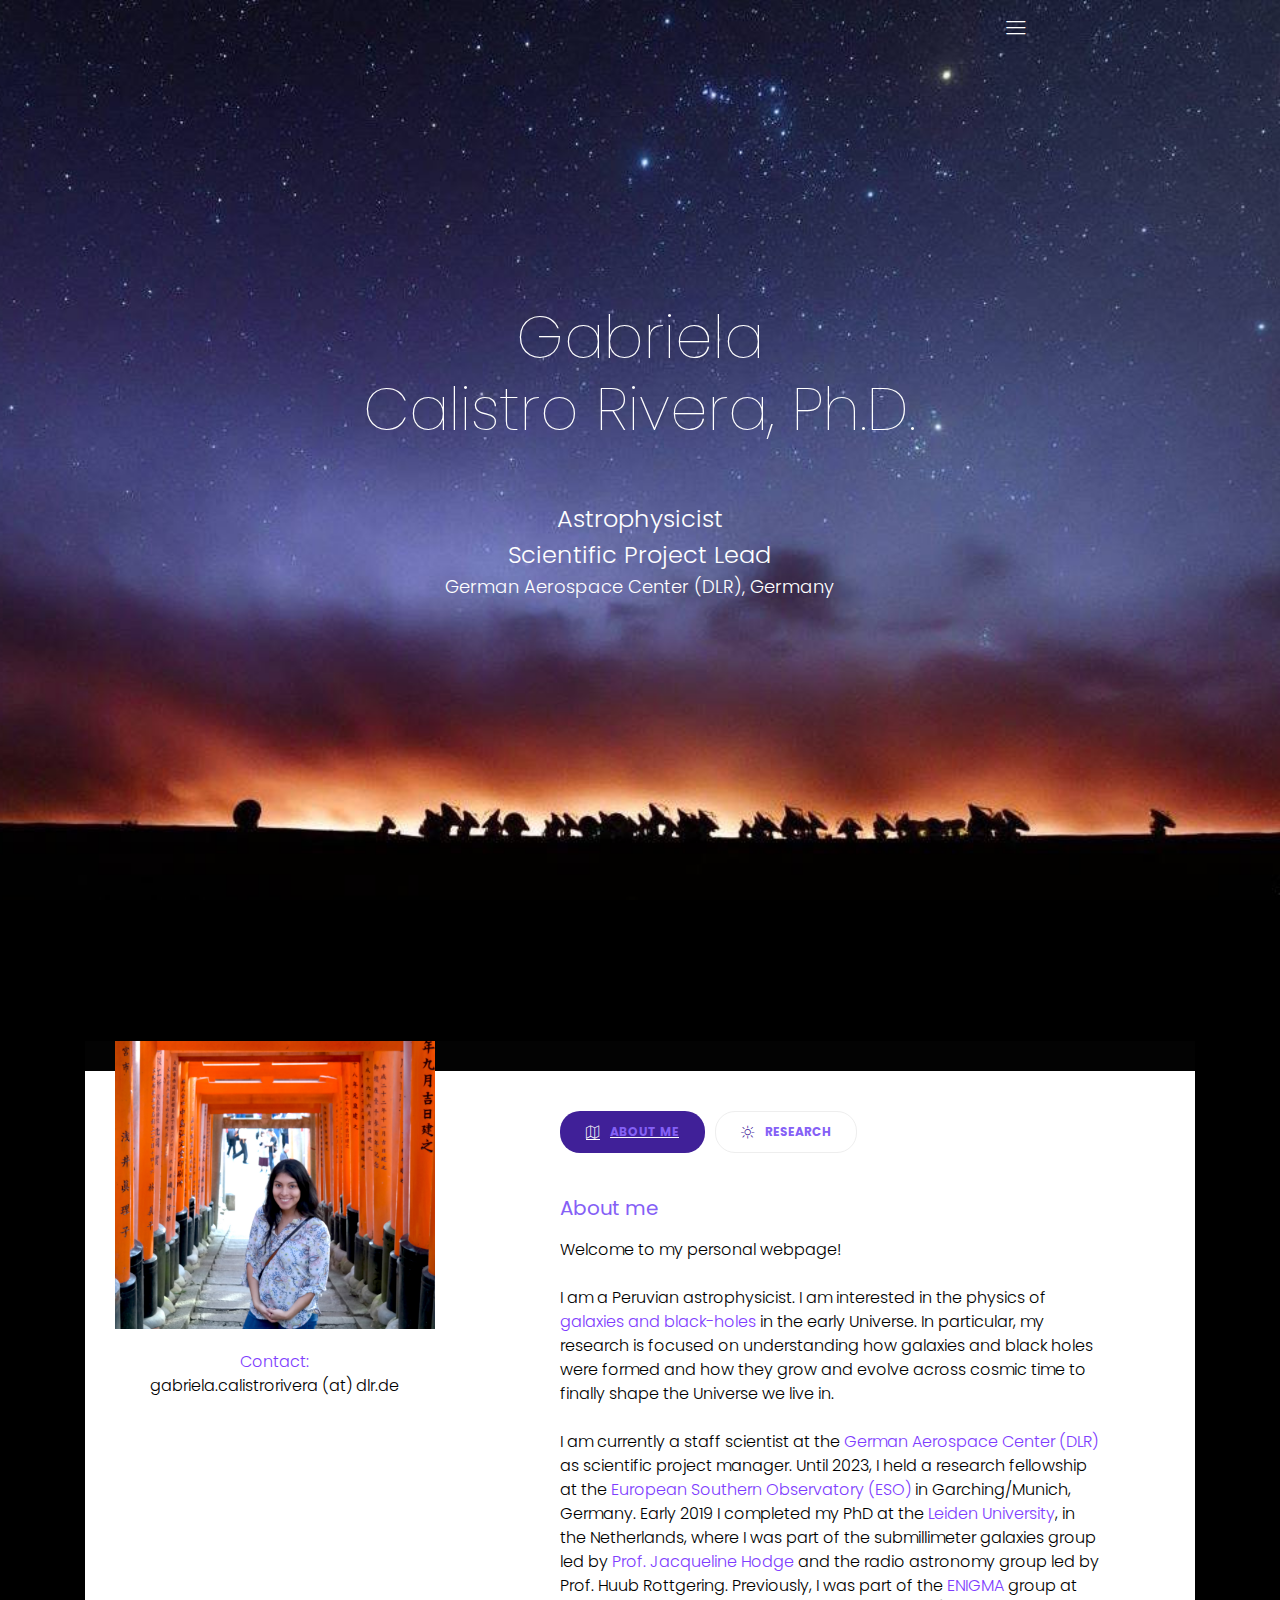
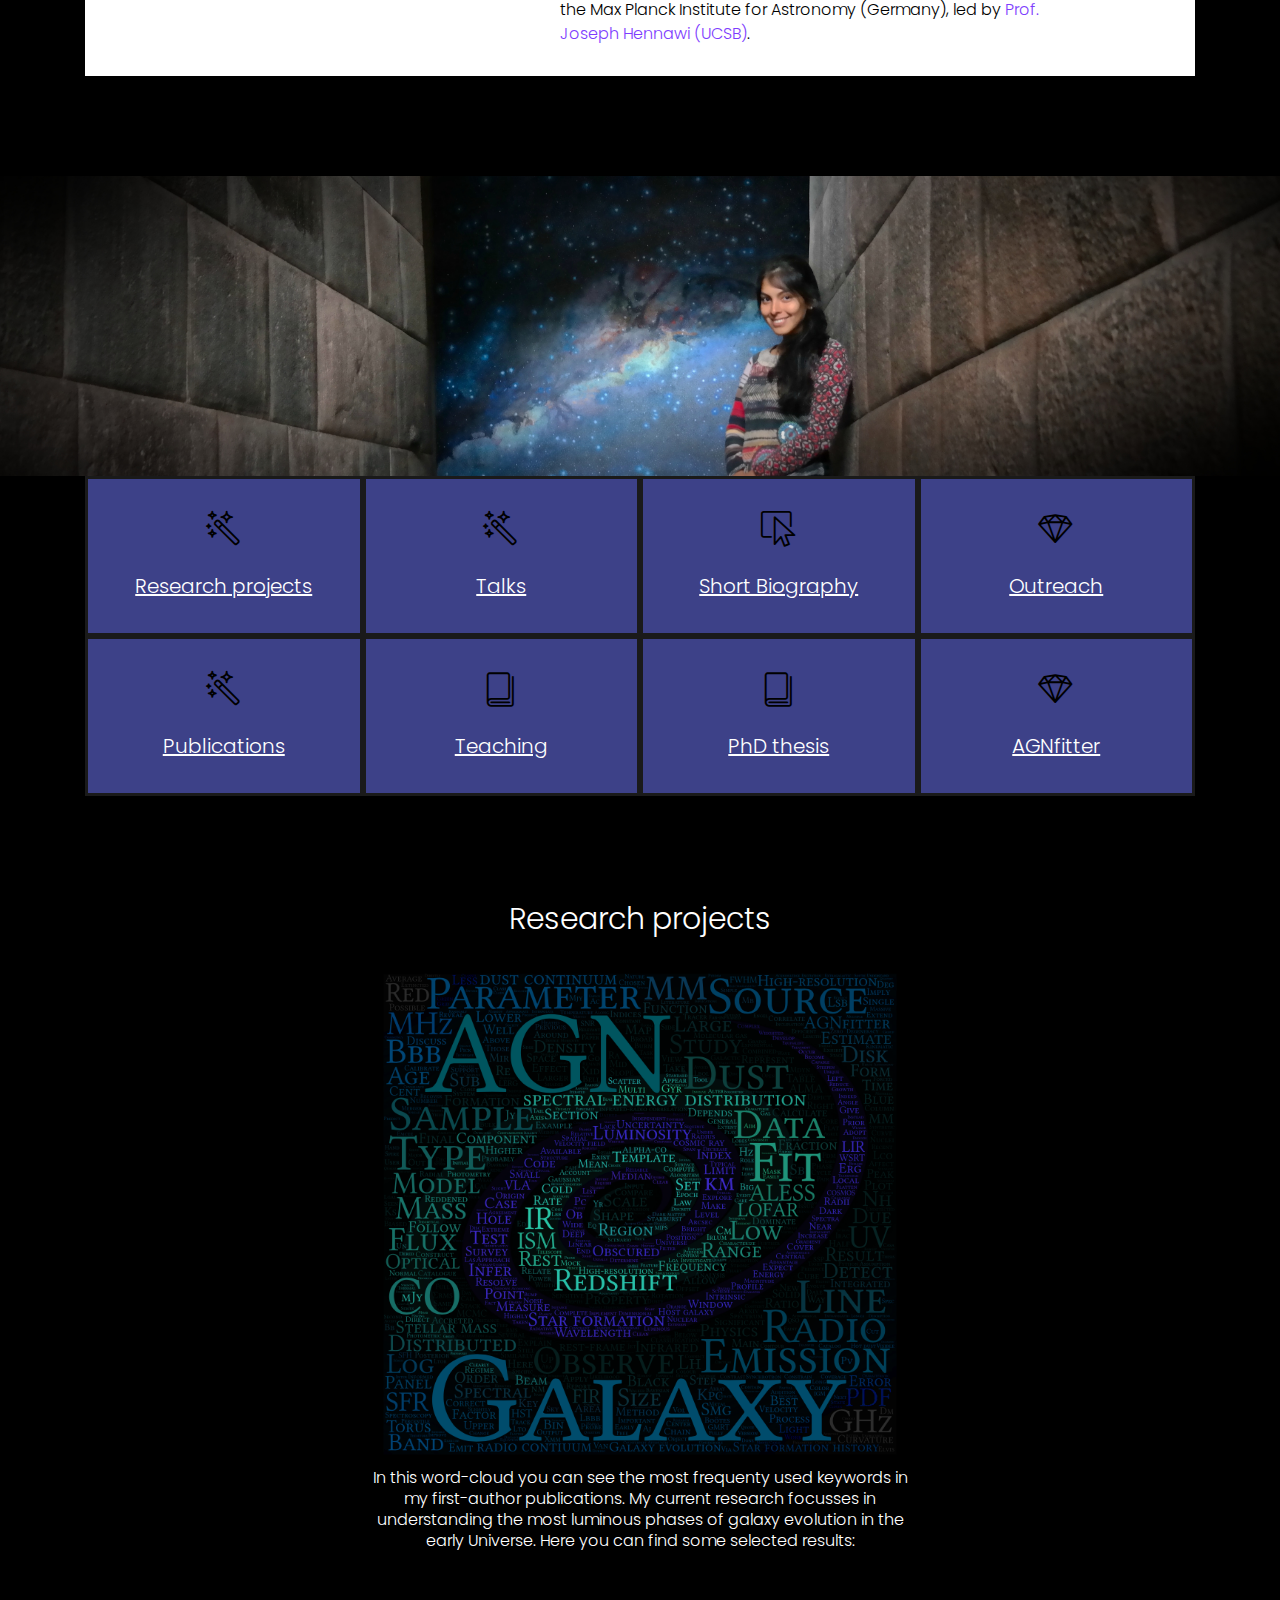
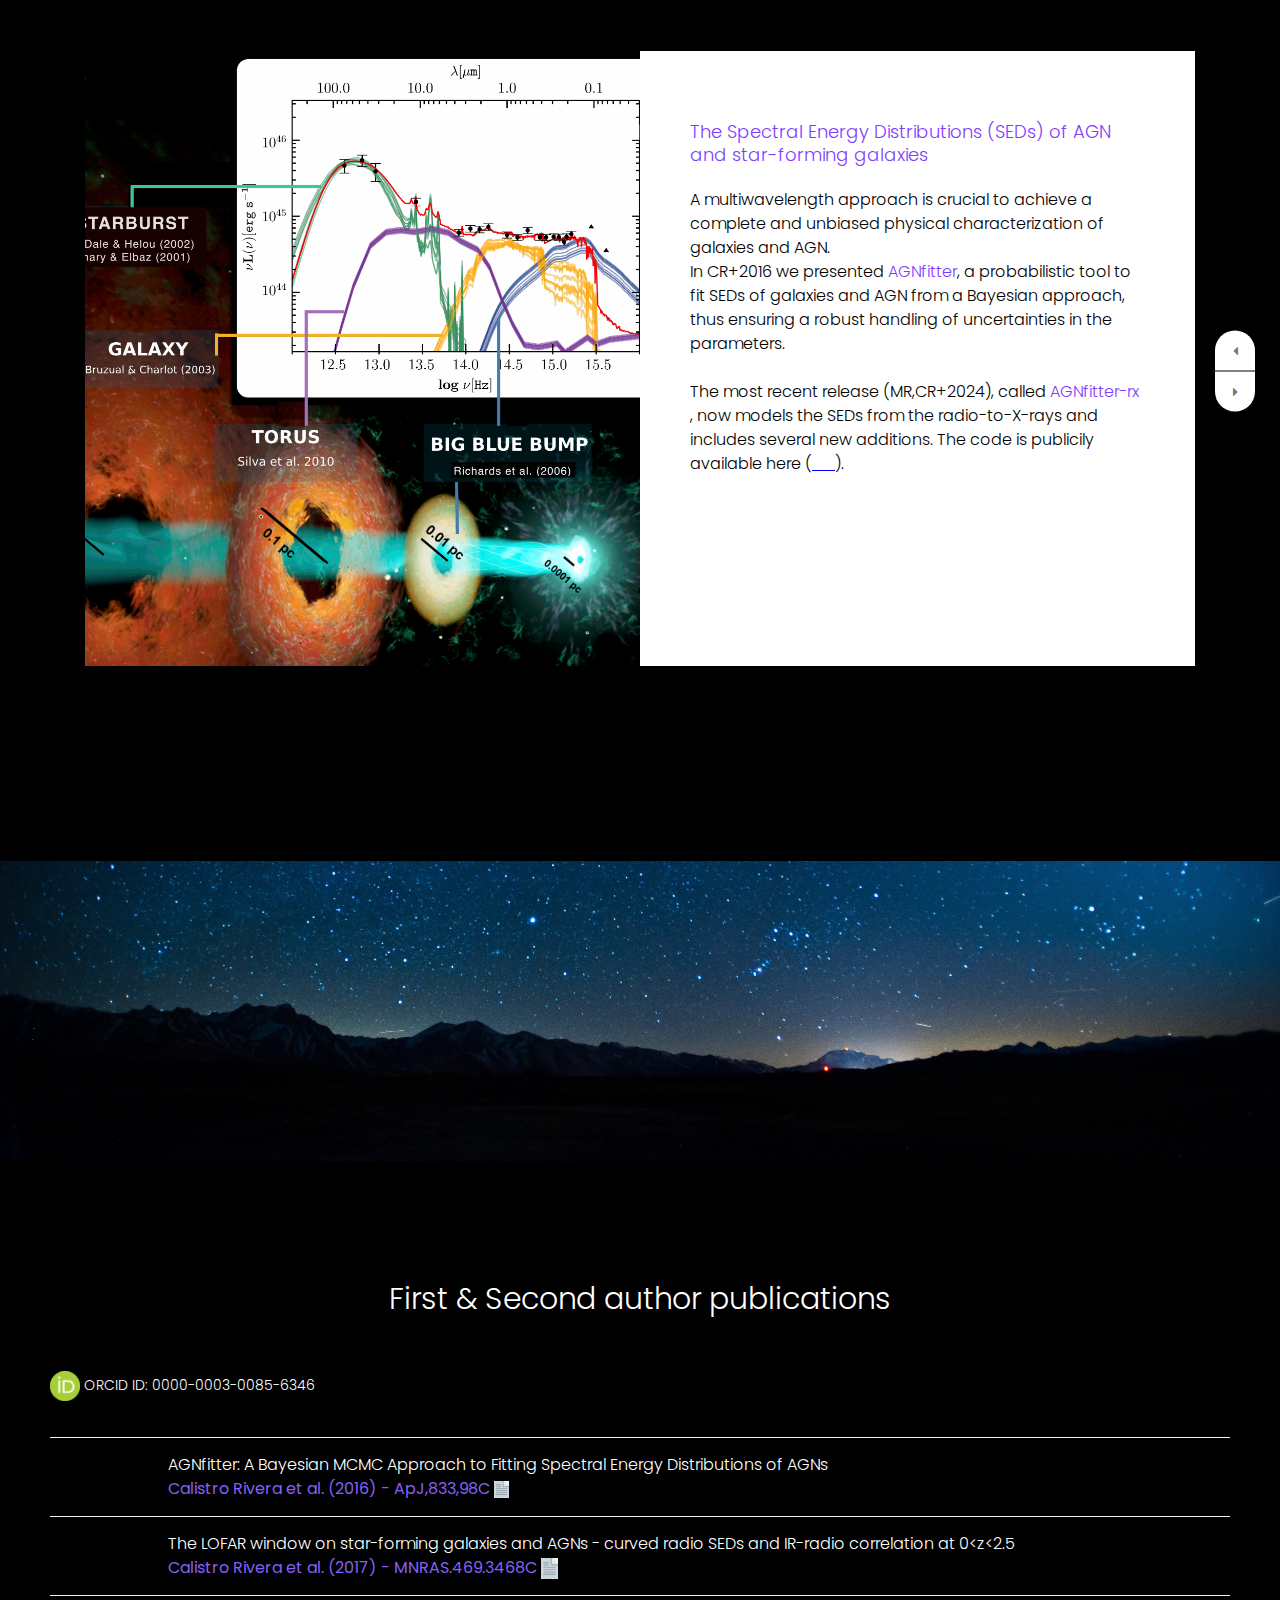
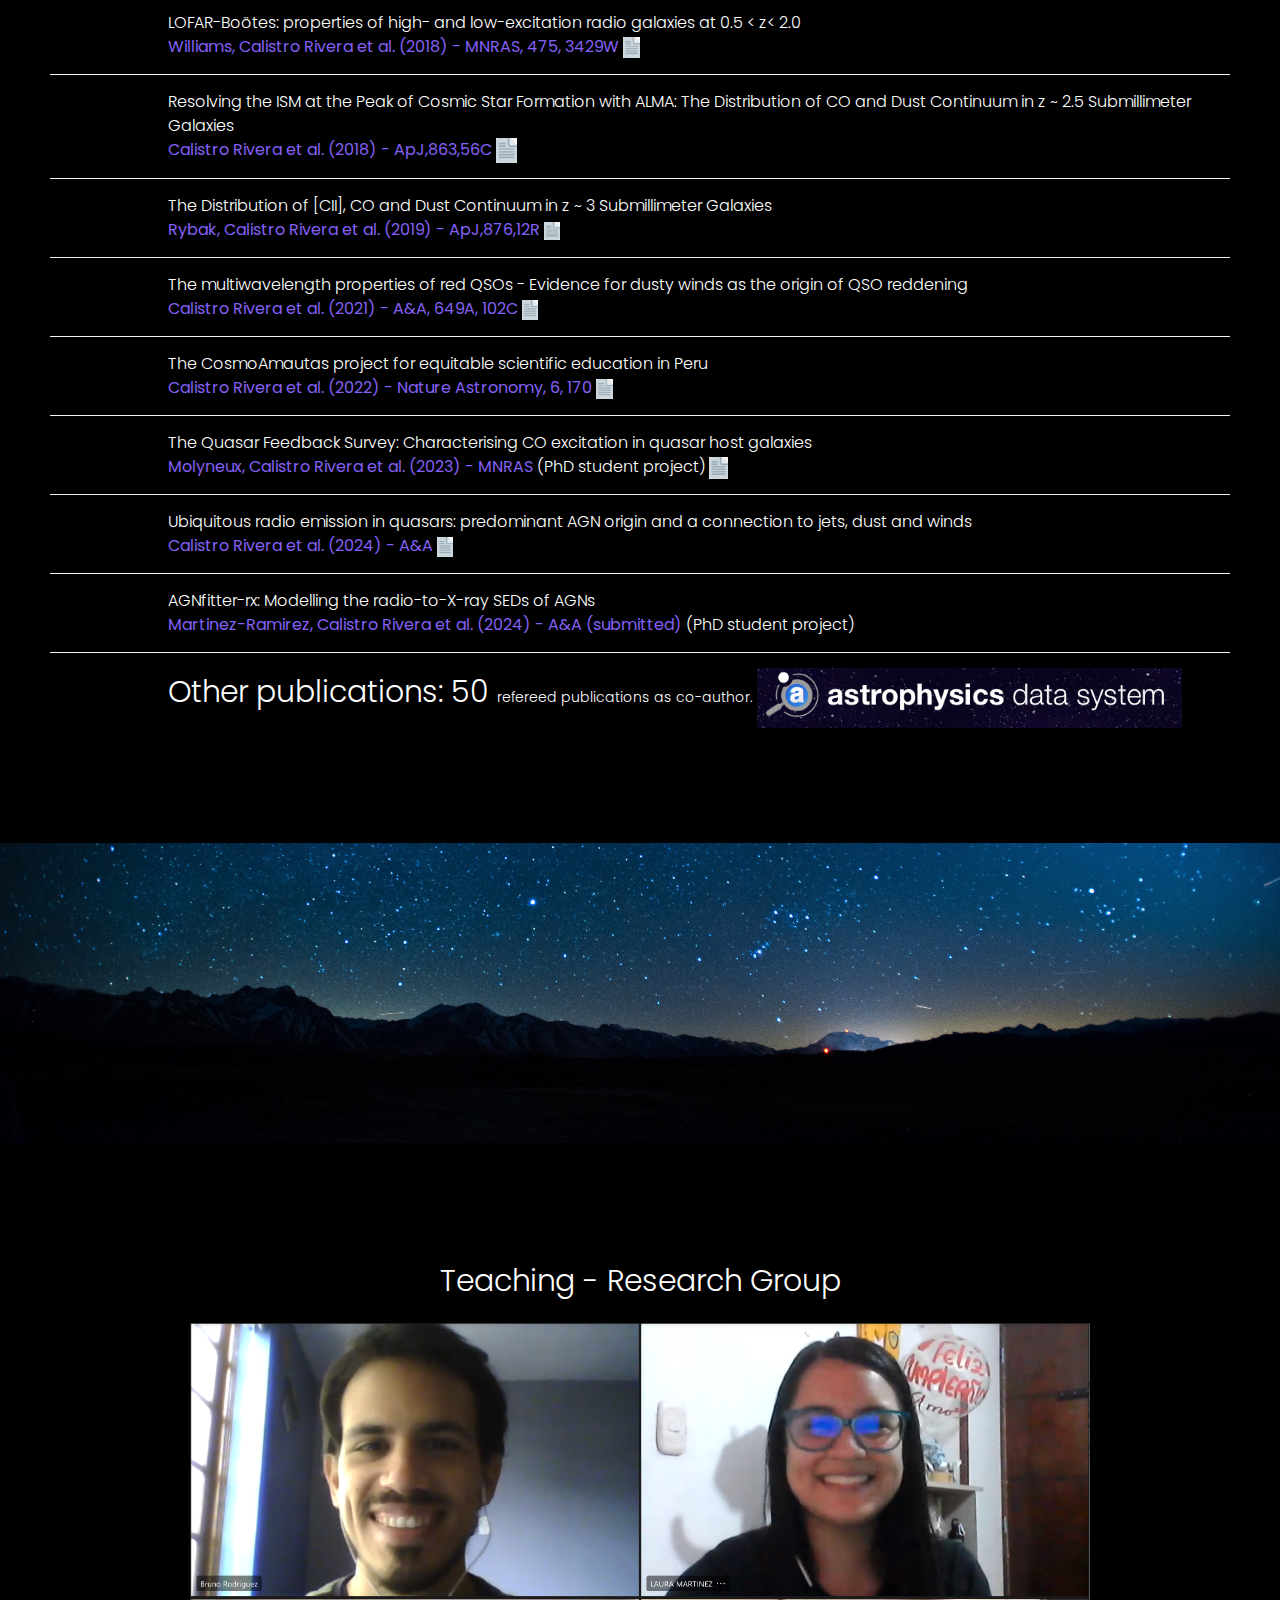
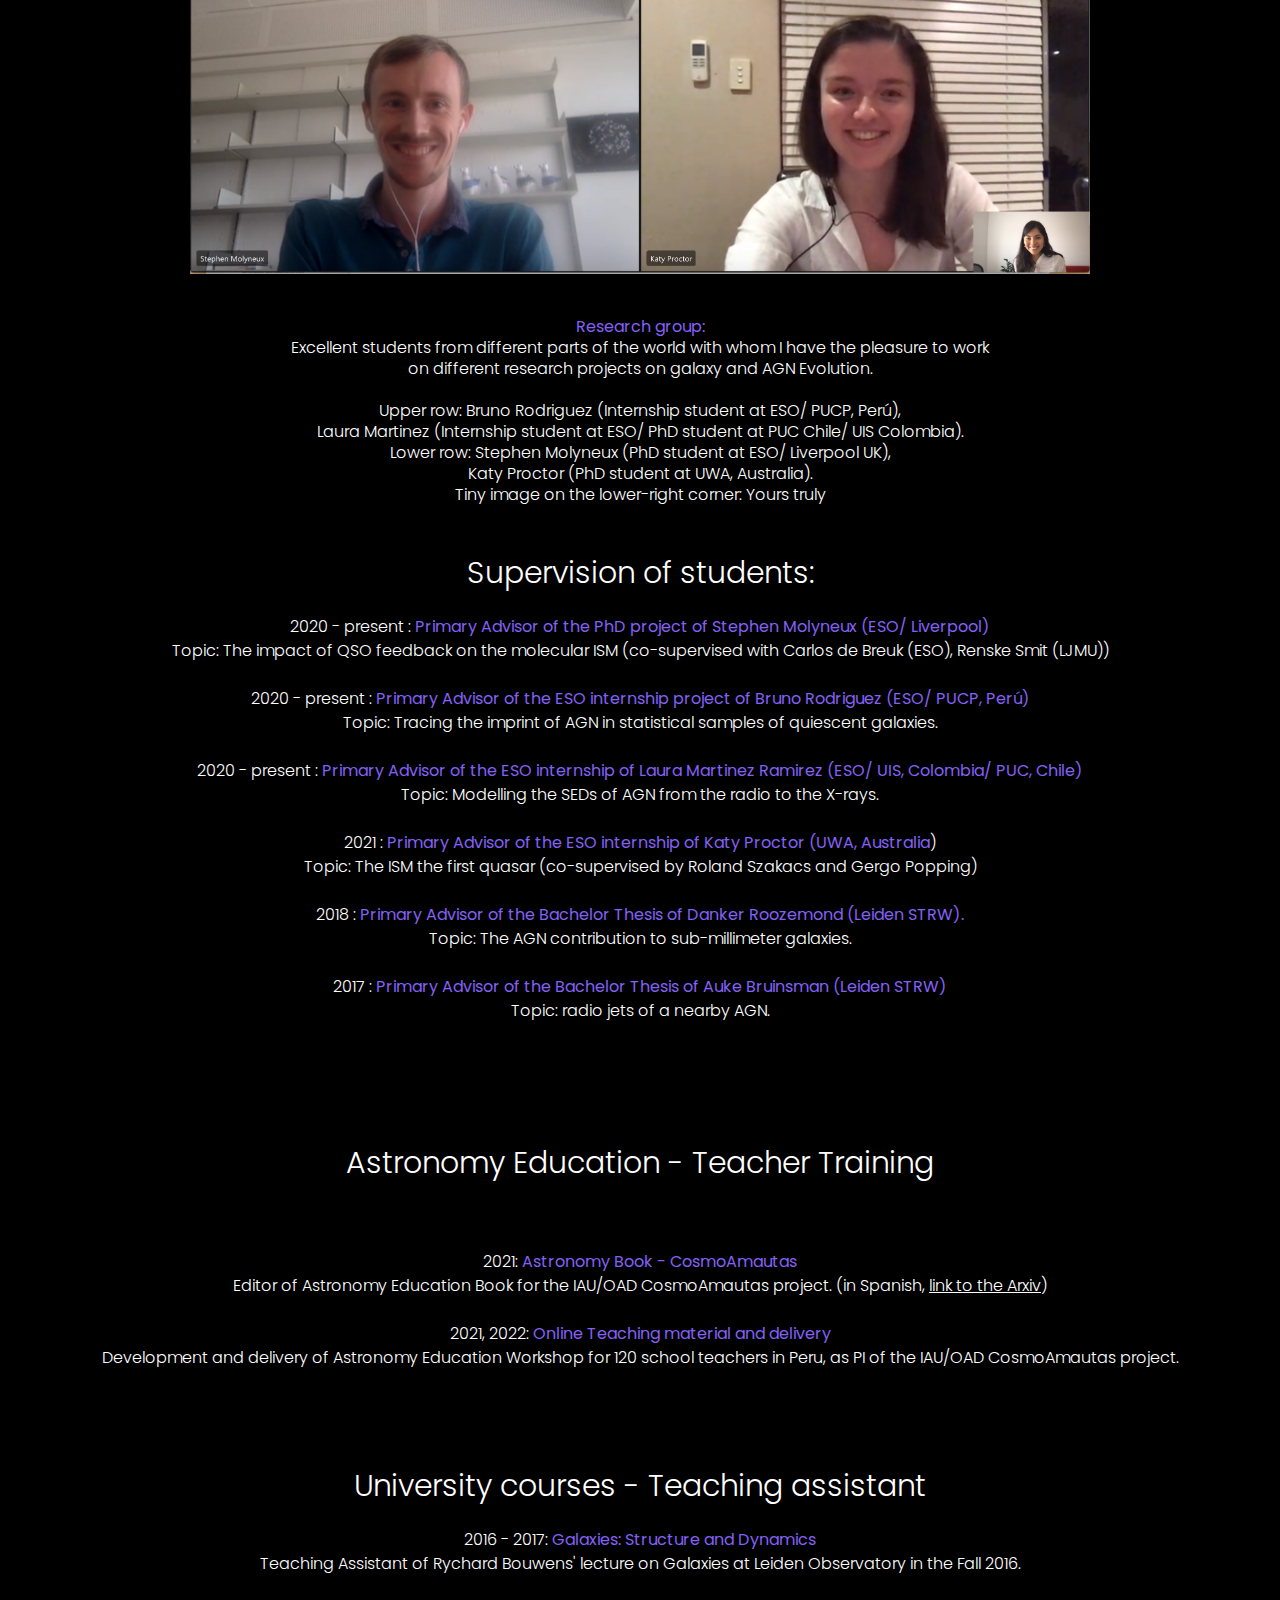
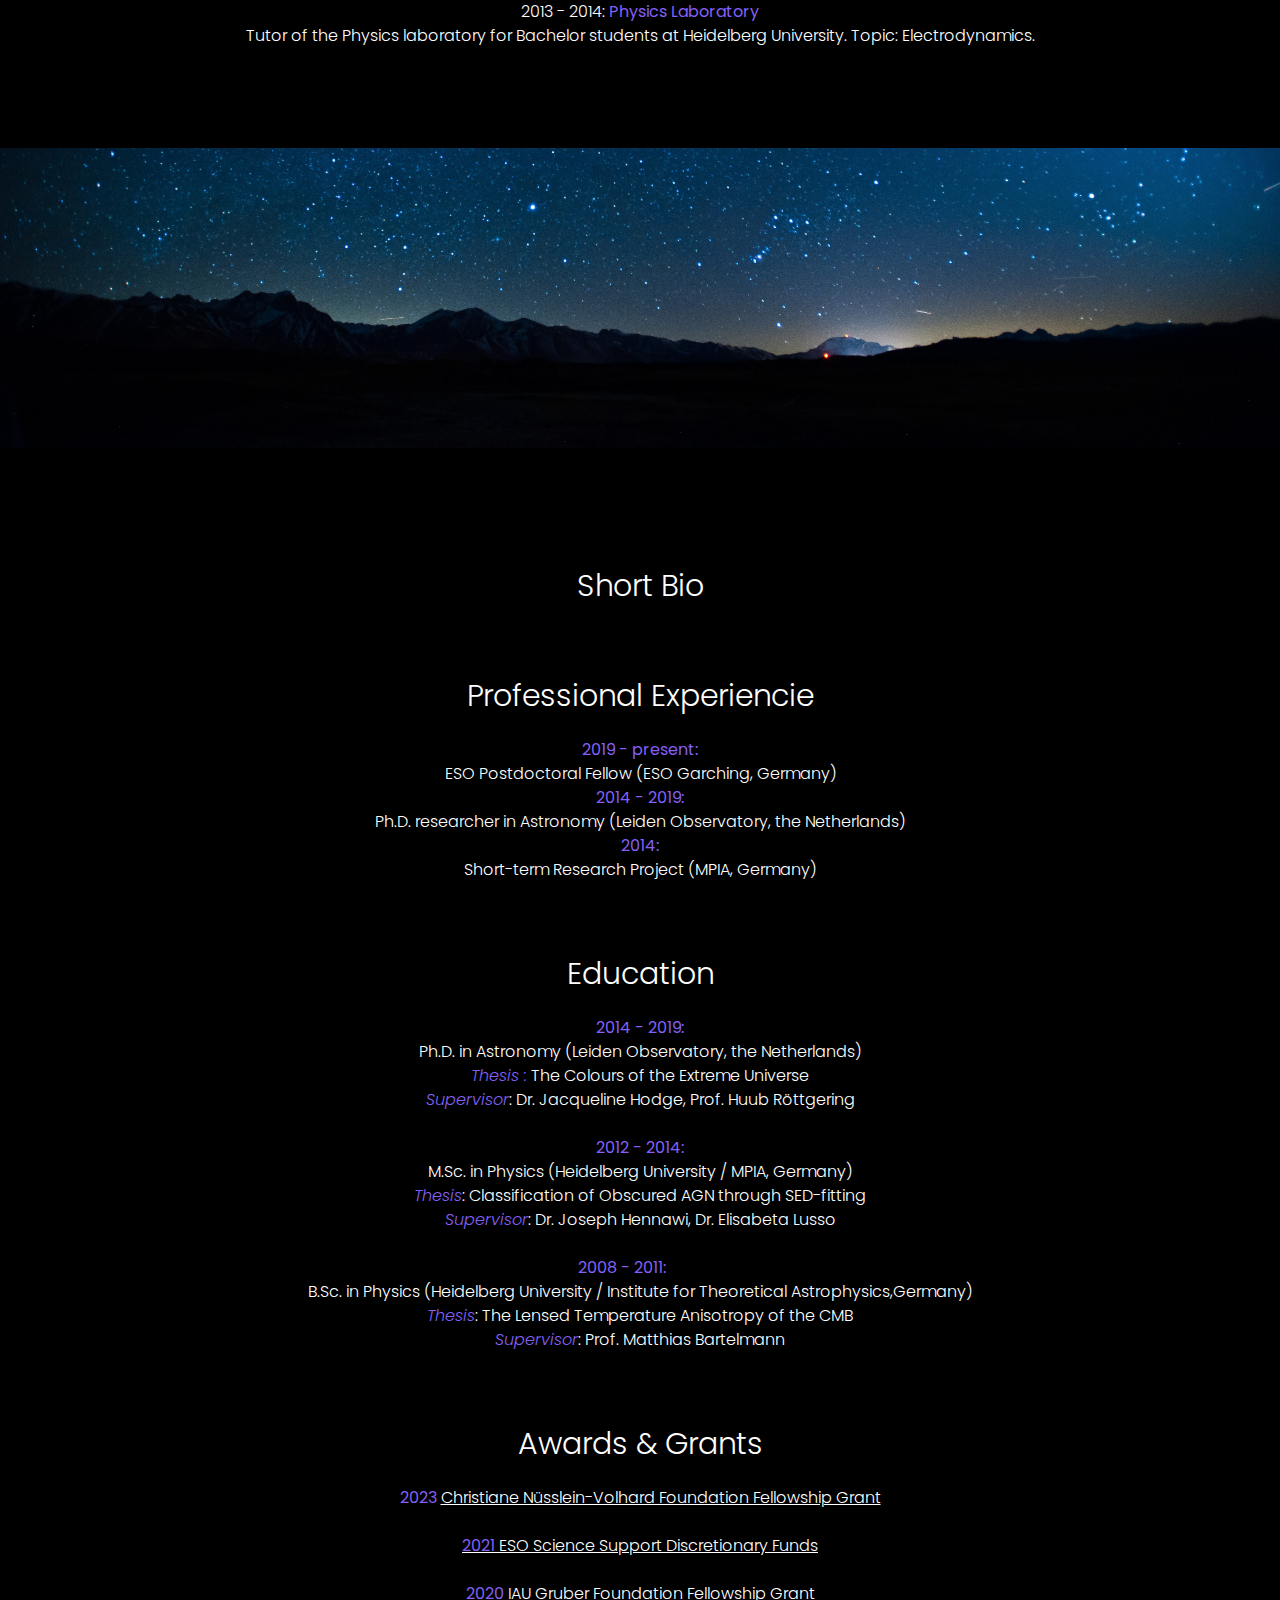
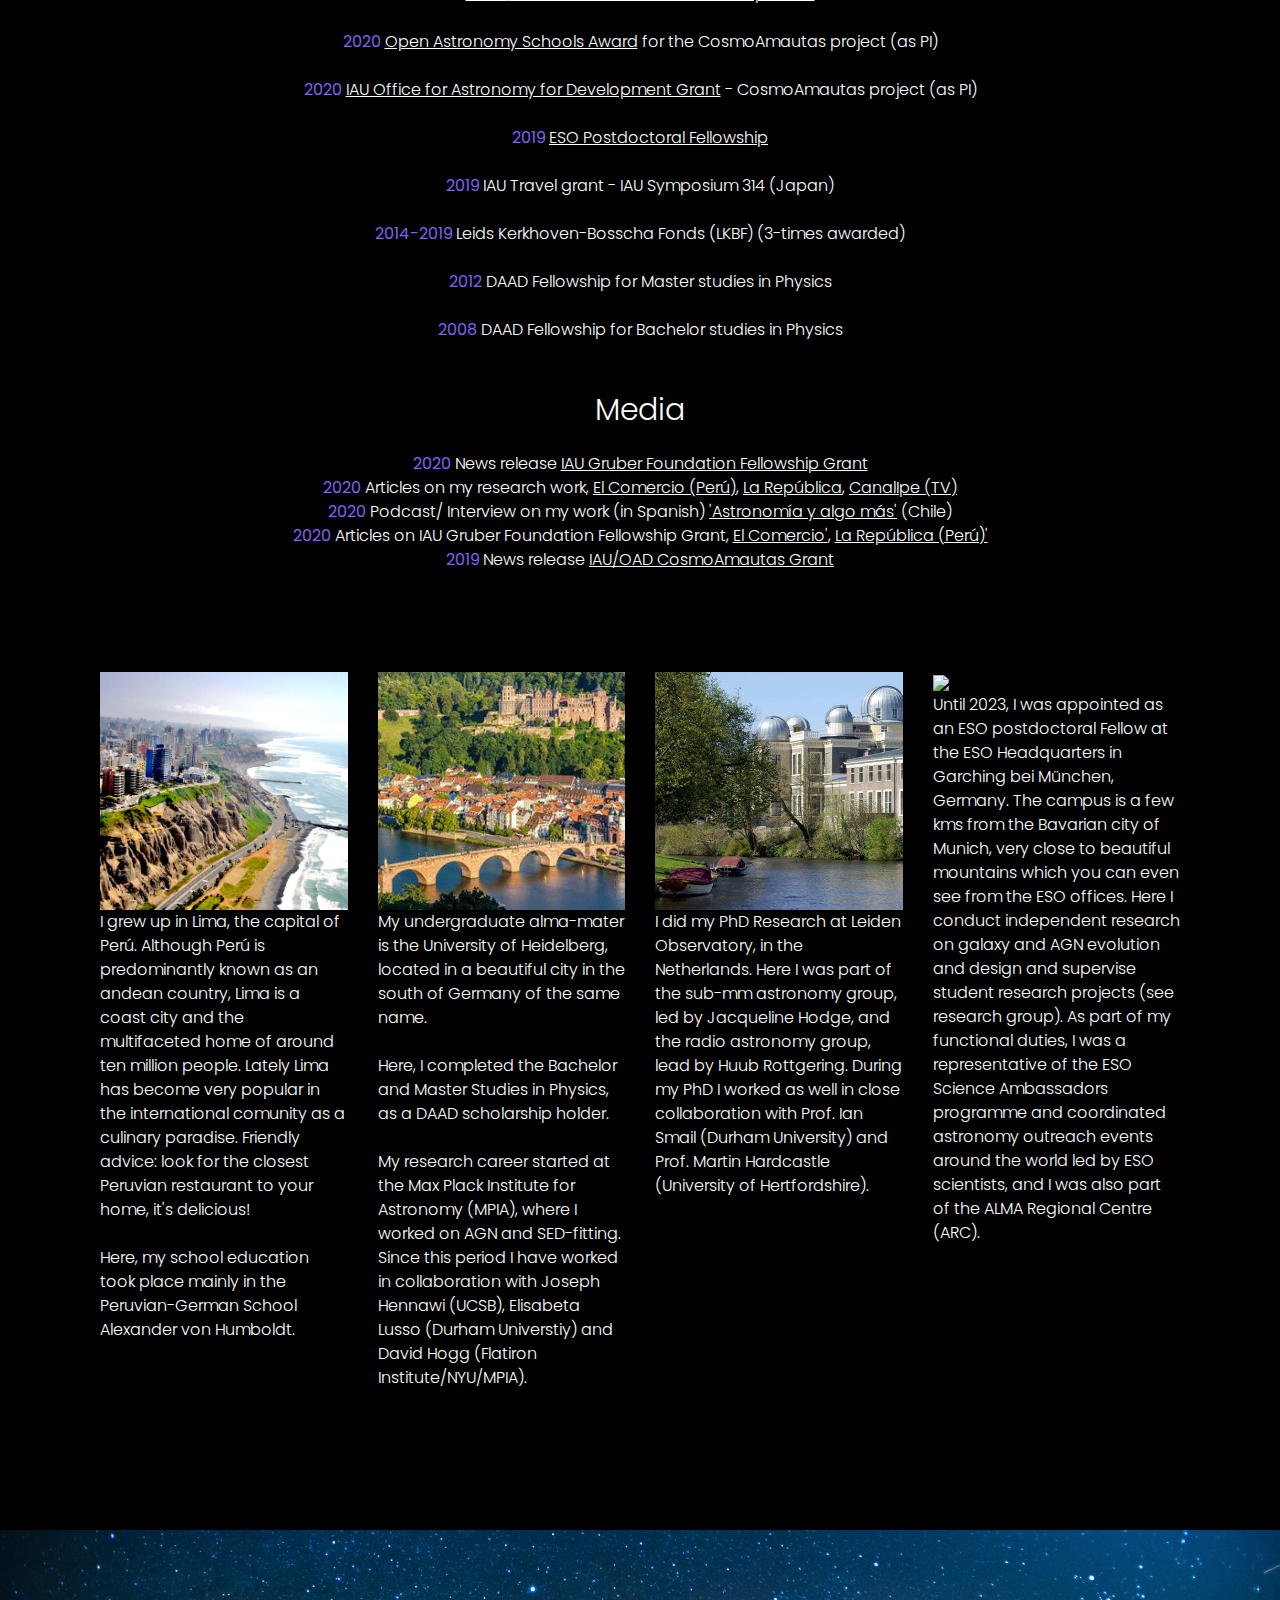
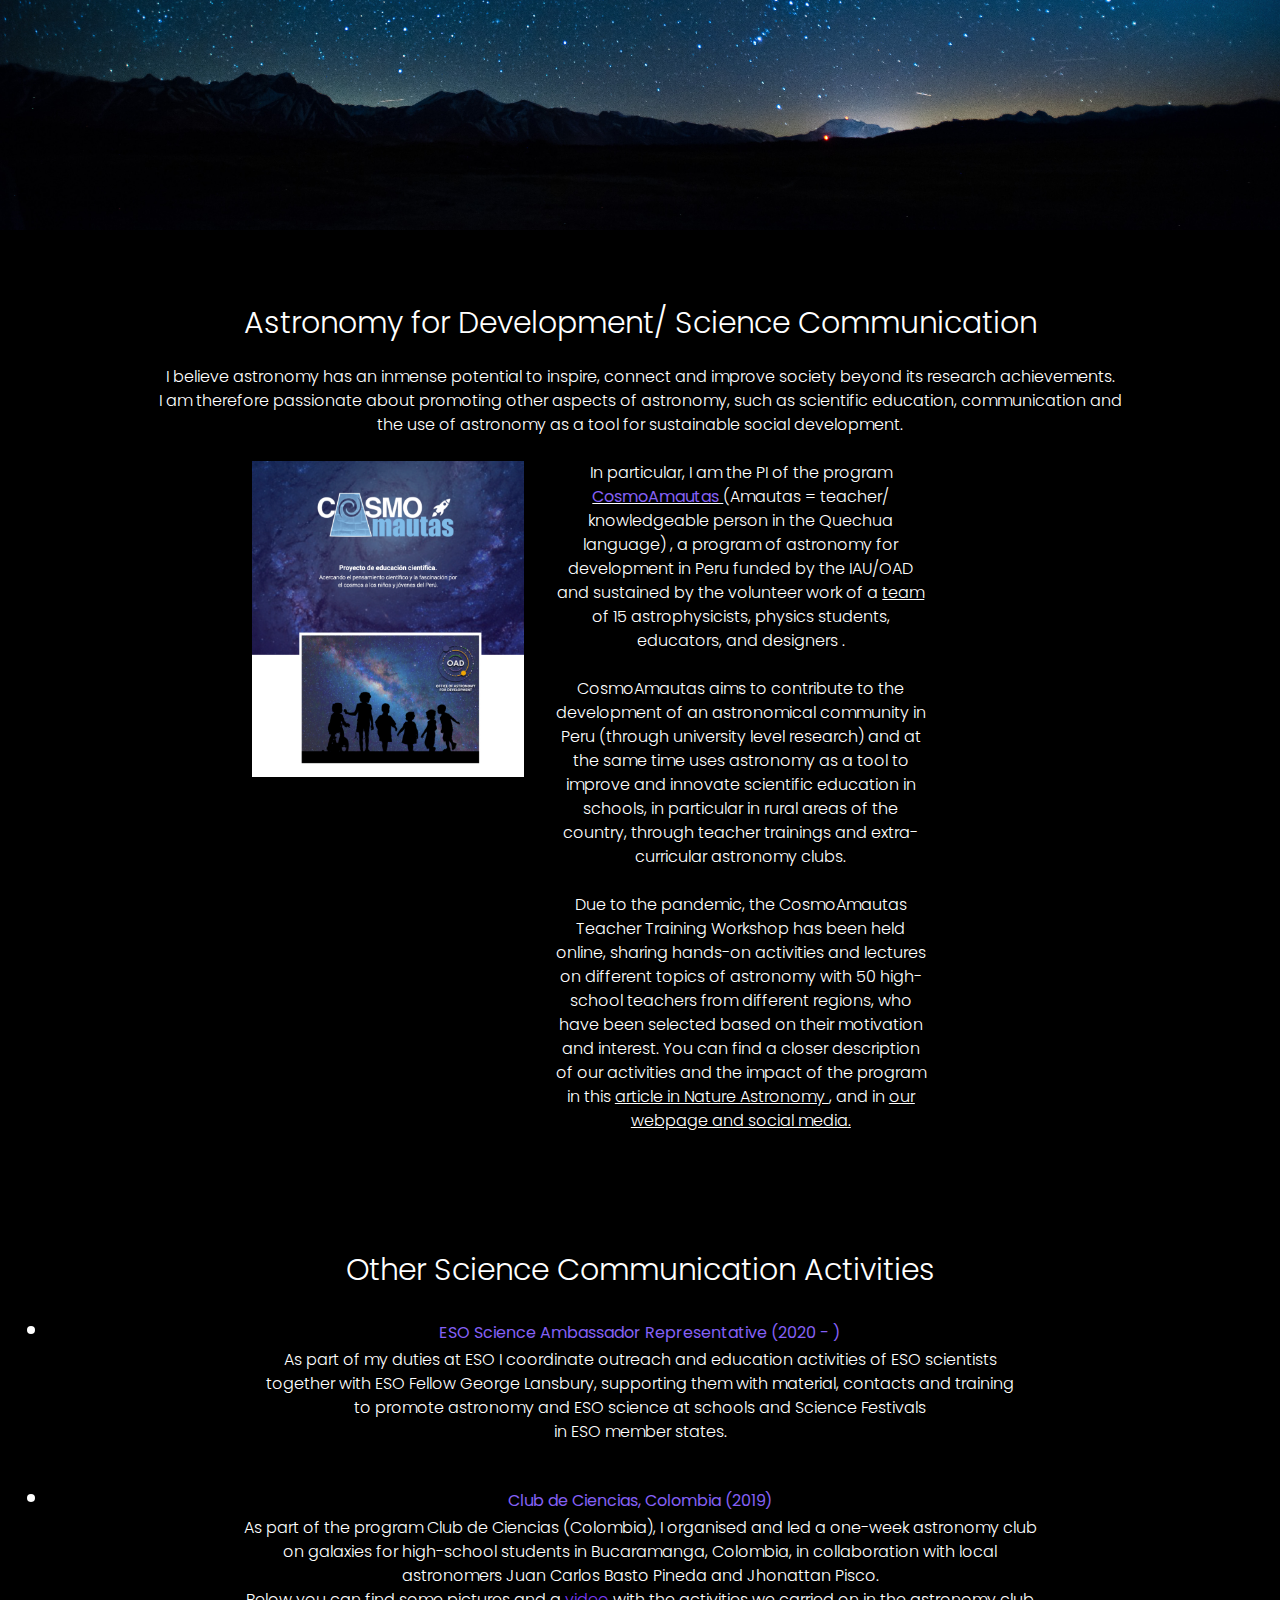
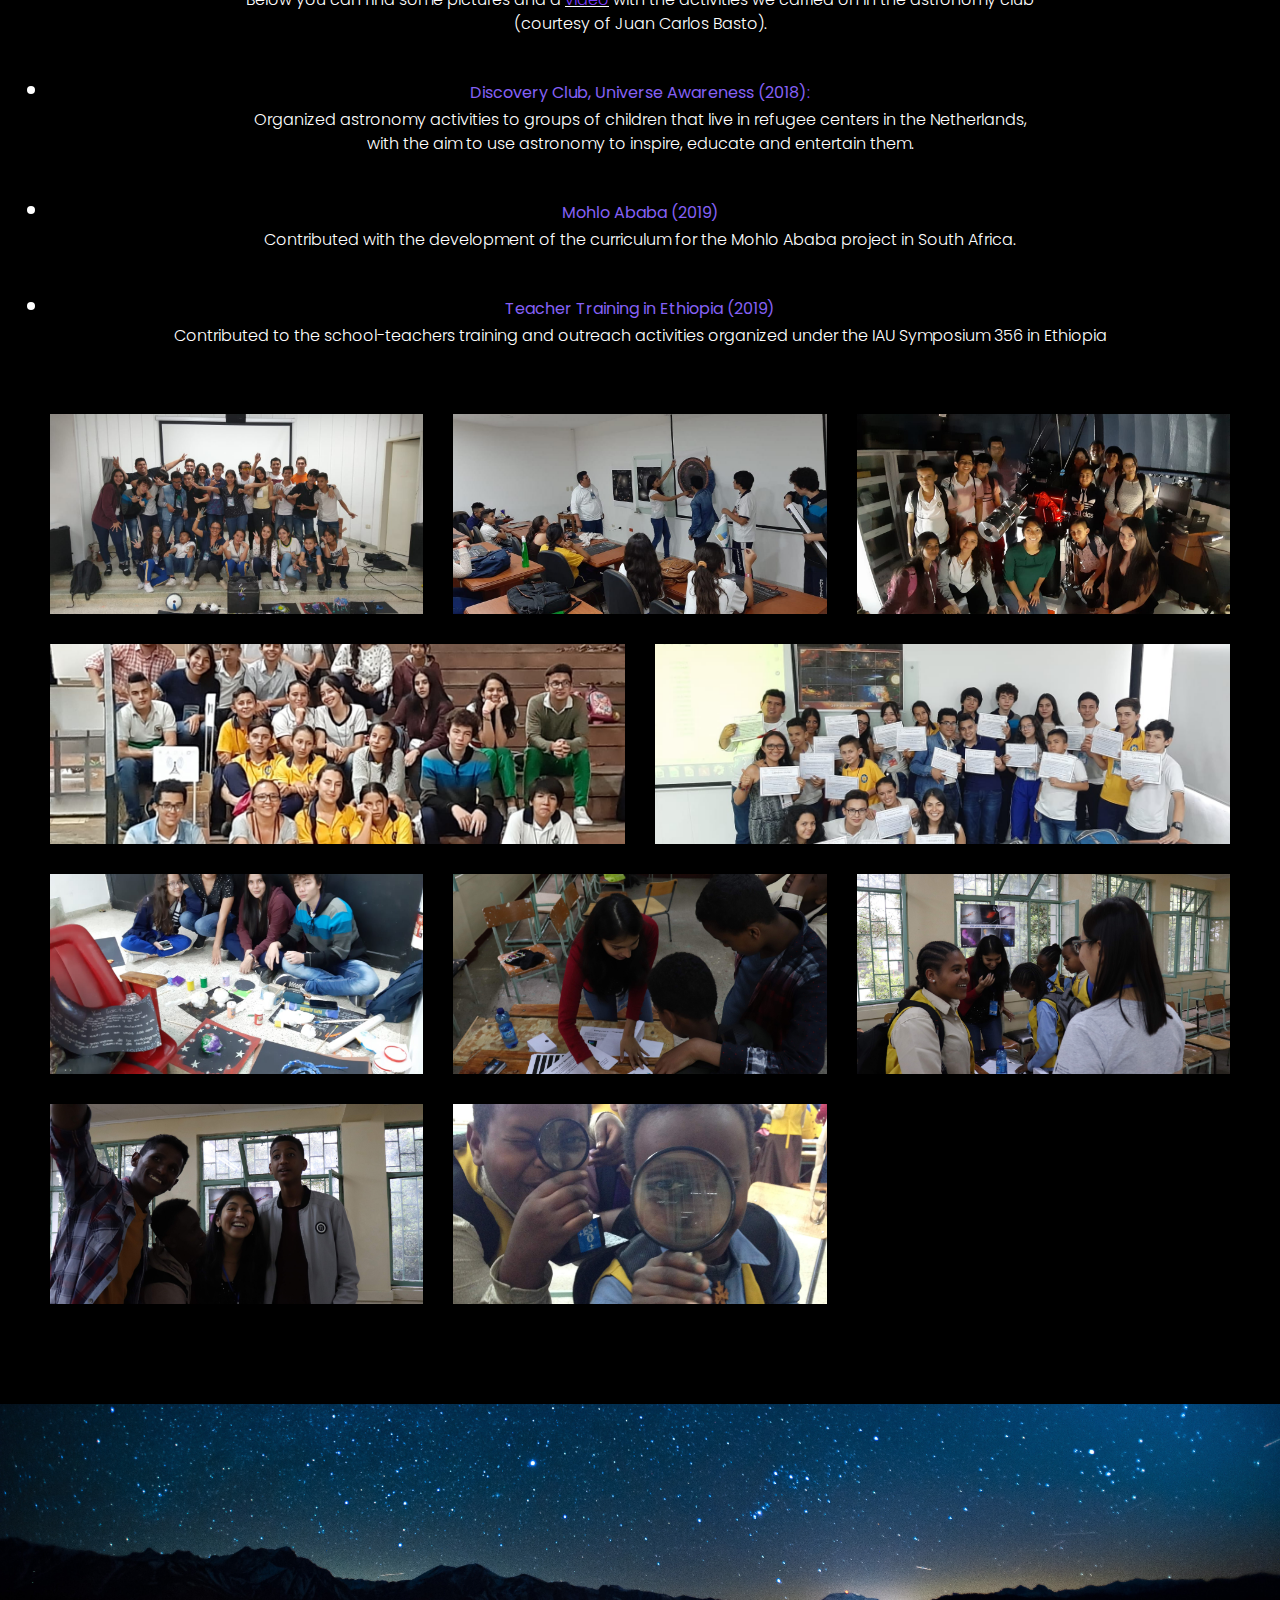
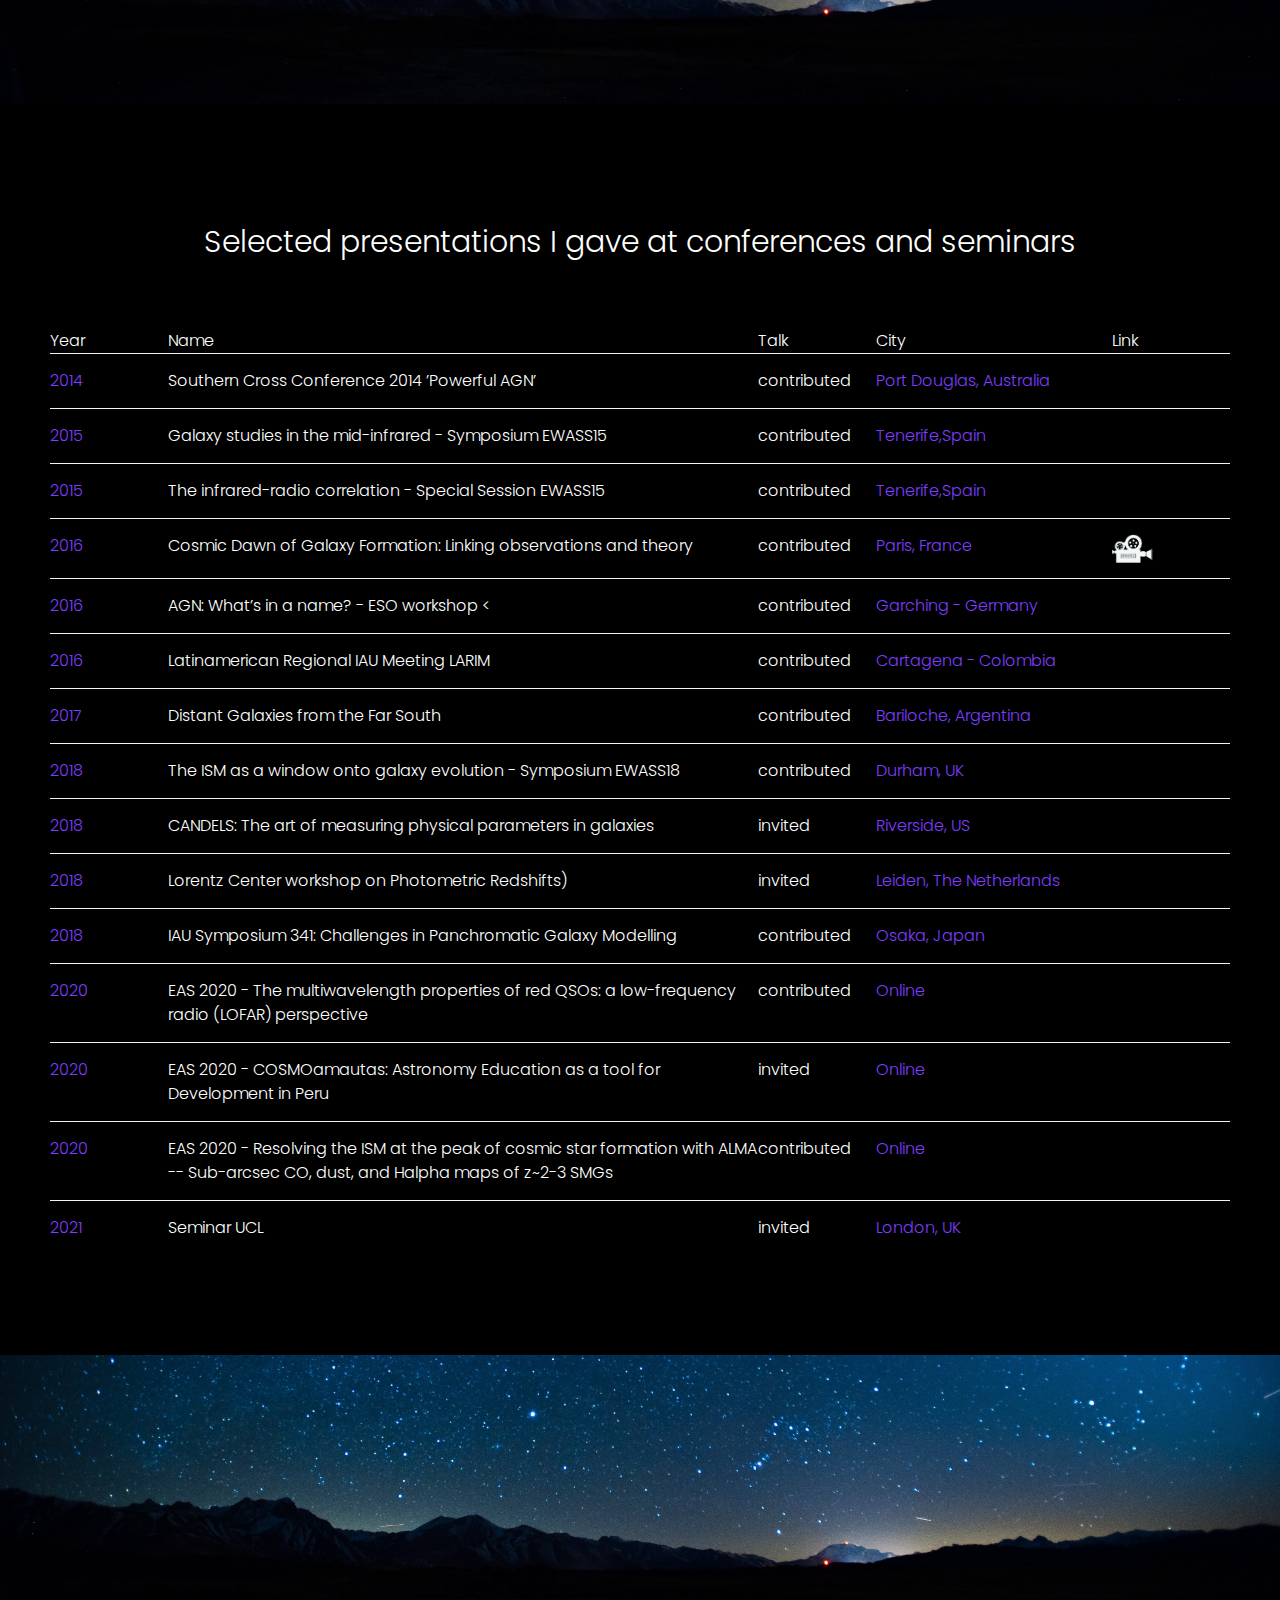
==== commit e1341e0a: "Update index.html" ====
--- a/index.html
+++ b/index.html
@@ -14,7 +14,7 @@
 	<!-- meta character set -->
 	<meta charset="UTF-8">
 	<!-- Site Title -->
-	<title>Gaby Calistro Rivera's webpage</title>
+	<title>Gabriela Calistro Rivera's webpage</title>
 
 	<link href="https://fonts.googleapis.com/css?family=Poppins:100,300,500" rel="stylesheet">
 		<!--
@@ -34,9 +34,6 @@
 			<div class="container">
 				<div class="header-wrap">
 					<div class="header-top d-flex justify-content-between align-items-center">
-					<!-- 	<div class="logo">
-							<a href="index.html"><img src="img/logo.png" alt=""></a>
-						</div>-->
 						<div class="main-menubar d-flex align-items-center">
 							<nav class="hide">
 								<a href="#about">Home</a>
@@ -45,11 +42,10 @@
 								<a href="#talks">Talks</a>
 								<a href="#teaching">Teaching</a>
 								<a href="#CV">CV</a>
-								<a href="#thesis">PhD thesis</a>
 								<a href="#outreach">Outreach</a>
 								<a href="#AGNfitter">AGNfitter</a>
 
-                            </nav>
+                            				</nav>
 							<div class="menu-bar"><span class="lnr lnr-menu"></span></div>
 						</div>
 					</div>
@@ -57,6 +53,8 @@
 			</div>
 		</header>
 		<!-- End Header Area -->
+
+		
 		<!-- Start Banner Area -->
 		<section class="banner-area relative">
 			<div class="banner-area  overlay-bg"></div>
@@ -90,10 +88,6 @@
 			<div class="container">
 				<div class="row justify-content-center">
 					<div class="col-lg-6 col-md-8">
-<!-- 						<div class="section-title text-center">
-							<h2>Glorious History</h2>
-							<p>It won’t be a bigger problem to find one video game lover in your neighbor. Since the introduction of Virtual Game,</p>
-						</div> -->
 					</div>
 				</div>
 				<div class="history-tab-wrapper">
@@ -1112,100 +1106,9 @@
 
 
 
-		<!-- Start Thesis -->
-<div id=thesis>
-	<div class="section-top-border">
-            <div class="section-title text-center">
-            <h2 class="text-white"> <br> PhD Thesis<br> </h2>
-
-            <h5> 
-            I defended my PhD thesis <span class="highl"> The Colours of the Extreme Universe</span> on January 10, 2019.<br> Here you can find an electronic version of my thesis book.
-           </h5 >  
-                <a href="https://books.ipskampprinting.nl/thesis/526967-rivera/" class="fbp-embed"  data-fbp-lightbox="yes" data-fbp-width="800px" data-fbp-height="600px"  data-fbp-method="site"   data-fbp-version="2.11.1"   style="max-width: 100%">Thesis Gabriela Calistro Rivera</a><script async defer src="https://books.ipskampprinting.nl/thesis/526967-rivera/files/html/static/embed.js?uni=9459a356bc5186f01cacc877b214b002"></script>
-
-			</div>	
-</div>	
-		<!-- End Thesis -->
-
-
-
-
-               		<!-- Start end album -->
-
-		<!-- Start bio
-		<section class="section-gap">
-			<div class="container">
-				<div class="row justify-content-center">
-					<div class="col-lg-6 col-md-8">
-						<div class="section-title text-center">
-							<h2>Just drop me a line!</h2>
-							<p>You can write me an e-mail or just write down a message here. </p>
-						</div>
-					</div>
-				</div>
-				<form id="myForm" action="mail.php" method="post" class="contact-form">
-					<div class="row justify-content-center">
-						<div class="col-lg-5">
-							<input type="text" name="fname" placeholder="Enter your name" onfocus="this.placeholder = ''" onblur="this.placeholder = 'Enter your name'" class="common-input mt-20" required>
-						</div>
-						<div class="col-lg-5">
-							<input type="email" name="email" placeholder="Enter email address" pattern="[A-Za-z0-9._%+-]+@[A-Za-z0-9.-]+\.[A-Za-z]{1,63}$" onfocus="this.placeholder = ''" onblur="this.placeholder = 'Enter email address'" class="common-input mt-20" required>
-						</div>
-						<div class="col-lg-10">
-							<textarea class="common-textarea mt-20" name="message" placeholder="Messege" onfocus="this.placeholder = ''" onblur="this.placeholder = 'Messege'" required></textarea>
-						</div>
-						<div class="col-lg-10 d-flex justify-content-end">
-							<button class="primary-btn white-bg d-inline-flex align-items-center mt-20"><span class="mr-10">Send Message</span><span class="lnr lnr-arrow-right"></span></button> <br>
-							<div class="alert-msg"></div>
-						</div>
-					</div>
-				</form>
-			</div>
-		</section>
-		<!-- Start Exprience Area -->
-
-
-
-
-
-        
-		
-
-
-
-		<!-- Start Subscription Area -->
-<!-- 		<section class="subscription-area">
-			<div class="container">
-				<div class="row justify-content-center">
-					<div class="col-lg-6">
-						<div class="section-title text-center">
-							<h2 class="text-white">Together, <br>Let’s Make this happen</h2>
-						</div>
-					</div>
-				</div>
-				<div class="row justify-content-center">
-					<div class="col-lg-6">
-						<div id="mc_embed_signup">
-							<form target="_blank" novalidate action="https://spondonit.us12.list-manage.com/subscribe/post?u=1462626880ade1ac87bd9c93a&id=92a4423d01" method="get" class="subscription relative">
-								<input type="email" name="EMAIL" placeholder="Email address" onfocus="this.placeholder = ''" onblur="this.placeholder = 'Email address'" required>
-								<div style="position: absolute; left: -5000px;">
-									<input type="text" name="b_36c4fd991d266f23781ded980_aefe40901a" tabindex="-1" value="">
-								</div>
-								<button class="primary-btn white-bg d-inline-flex align-items-center"><span class="mr-10">Get Started</span><span class="lnr lnr-arrow-right"></span></button>
-								<div class="info"></div>
-							</form>
-						</div>
-					</div>
-				</div>
-			</div>
-		</section> -->
-		<!-- End Subscription Area --> 
-
-		<!-- Strat Footer Area -->
-		<footer class="section-gap">
-			<div class="container">
-                
-                
+
+
+       
                 
                 <!--Begin Connect Section-->  
 
@@ -1223,28 +1126,6 @@
                                                    </h5>
 						</div>
 					</div>
-	<!-- 				<div class="col-lg-2 col-sm-6">
-						<div class="single-footer-widget">
-							<h6 class="text-white text-uppercase mb-20">This page</h6>
-							<ul class="footer-nav">
-								<li><a href="#">Home</a></li>
-								<li><a href="#">Main Features</a></li>
-								<li><a href="#">Offered Services</a></li>
-								<li><a href="#">Latest Portfolio</a></li>
-							</ul>
-						</div>
-					</div>
-					<div class="col-lg-2 col-sm-6">
-						<div class="single-footer-widget">
-							<h6 class="text-white text-uppercase mb-20">Navigation Links</h6>
-							<ul class="footer-nav">
-								<li><a href="#">Works & Builders</a></li>
-								<li><a href="#">Works & Wordpress</a></li>
-								<li><a href="#">Works & Templates</a></li>
-							</ul>
-						</div>
-					</div>
- -->
 					<div class="col-lg-3 col-sm-6">
 						<div class="single-footer-widget">
 							<h6 class="text-white text-uppercase mb-20">Visitors:</h6>
@@ -1255,15 +1136,6 @@
 						</div>
 					</div>
 				</div>
-<!-- 				<div class="footer-bottom d-flex justify-content-between align-items-center flex-wrap">
-					<p class="footer-text m-0">Copyright &copy; 2019 All rights reserved   |   This template is made with <i class="fa fa-heart-o" aria-hidden="true"></i> by <a href="https://colorlib.com">Colorlib</a></p>
-					<div class="footer-social d-flex align-items-center">
-						<a href="#"><i class="fa fa-facebook"></i></a>
-						<a href="#"><i class="fa fa-twitter"></i></a>
-						<a href="#"><i class="fa fa-dribbble"></i></a>
-						<a href="#"><i class="fa fa-behance"></i></a>
-					</div>
-				</div> -->
 			</div>
 		</footer>
 		<!-- End Footer Area -->
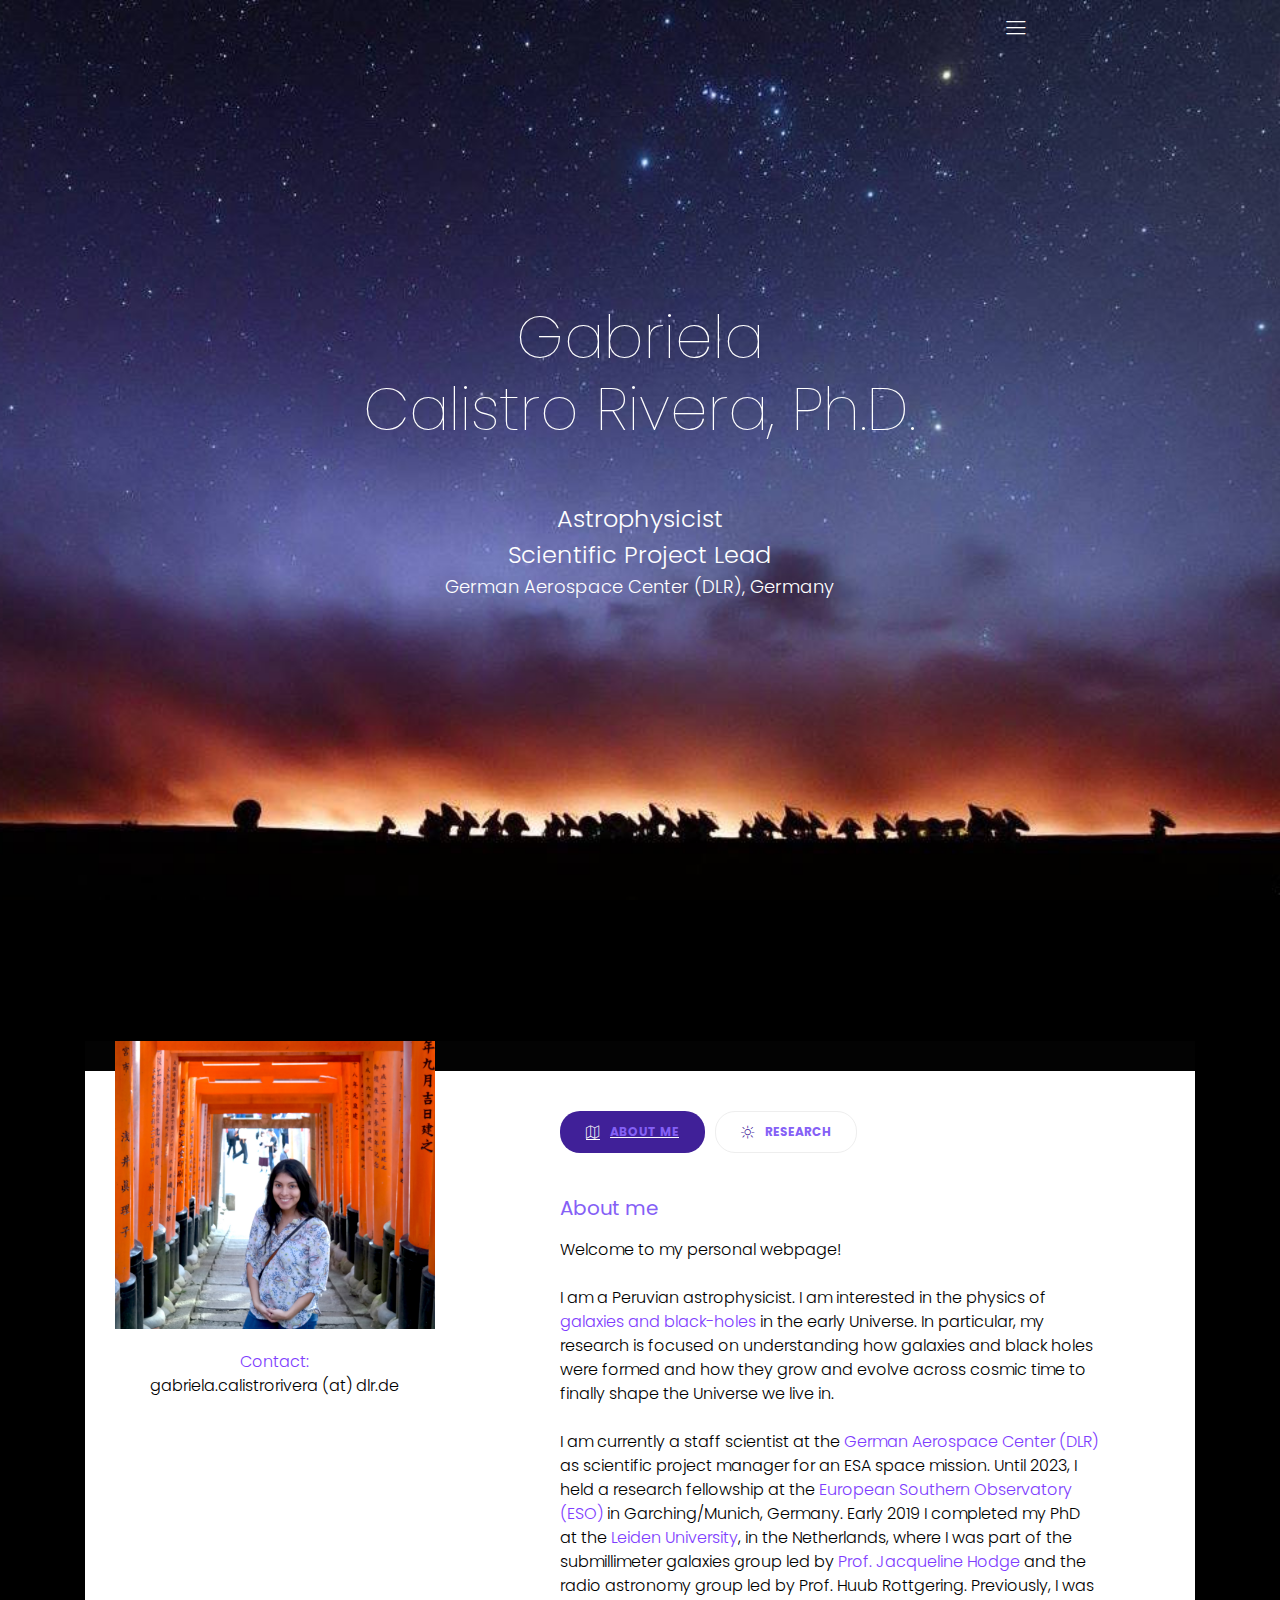
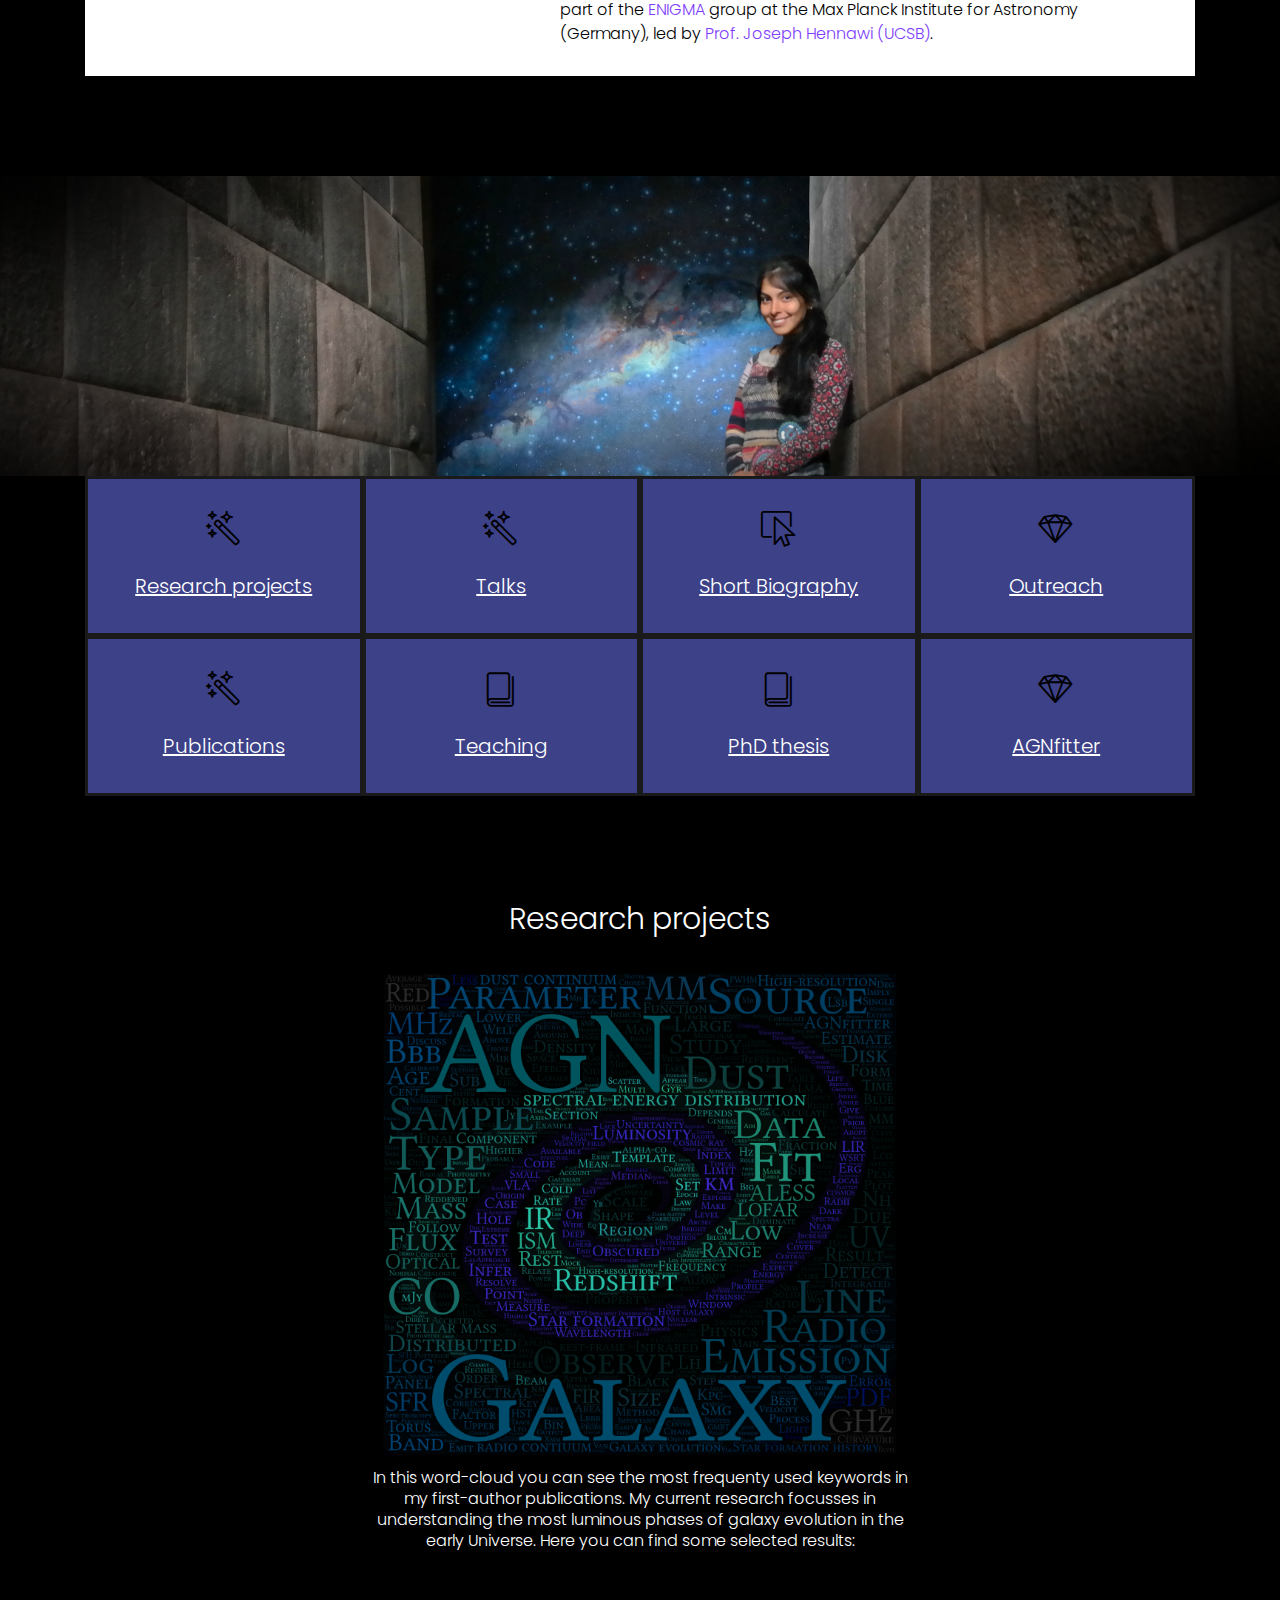
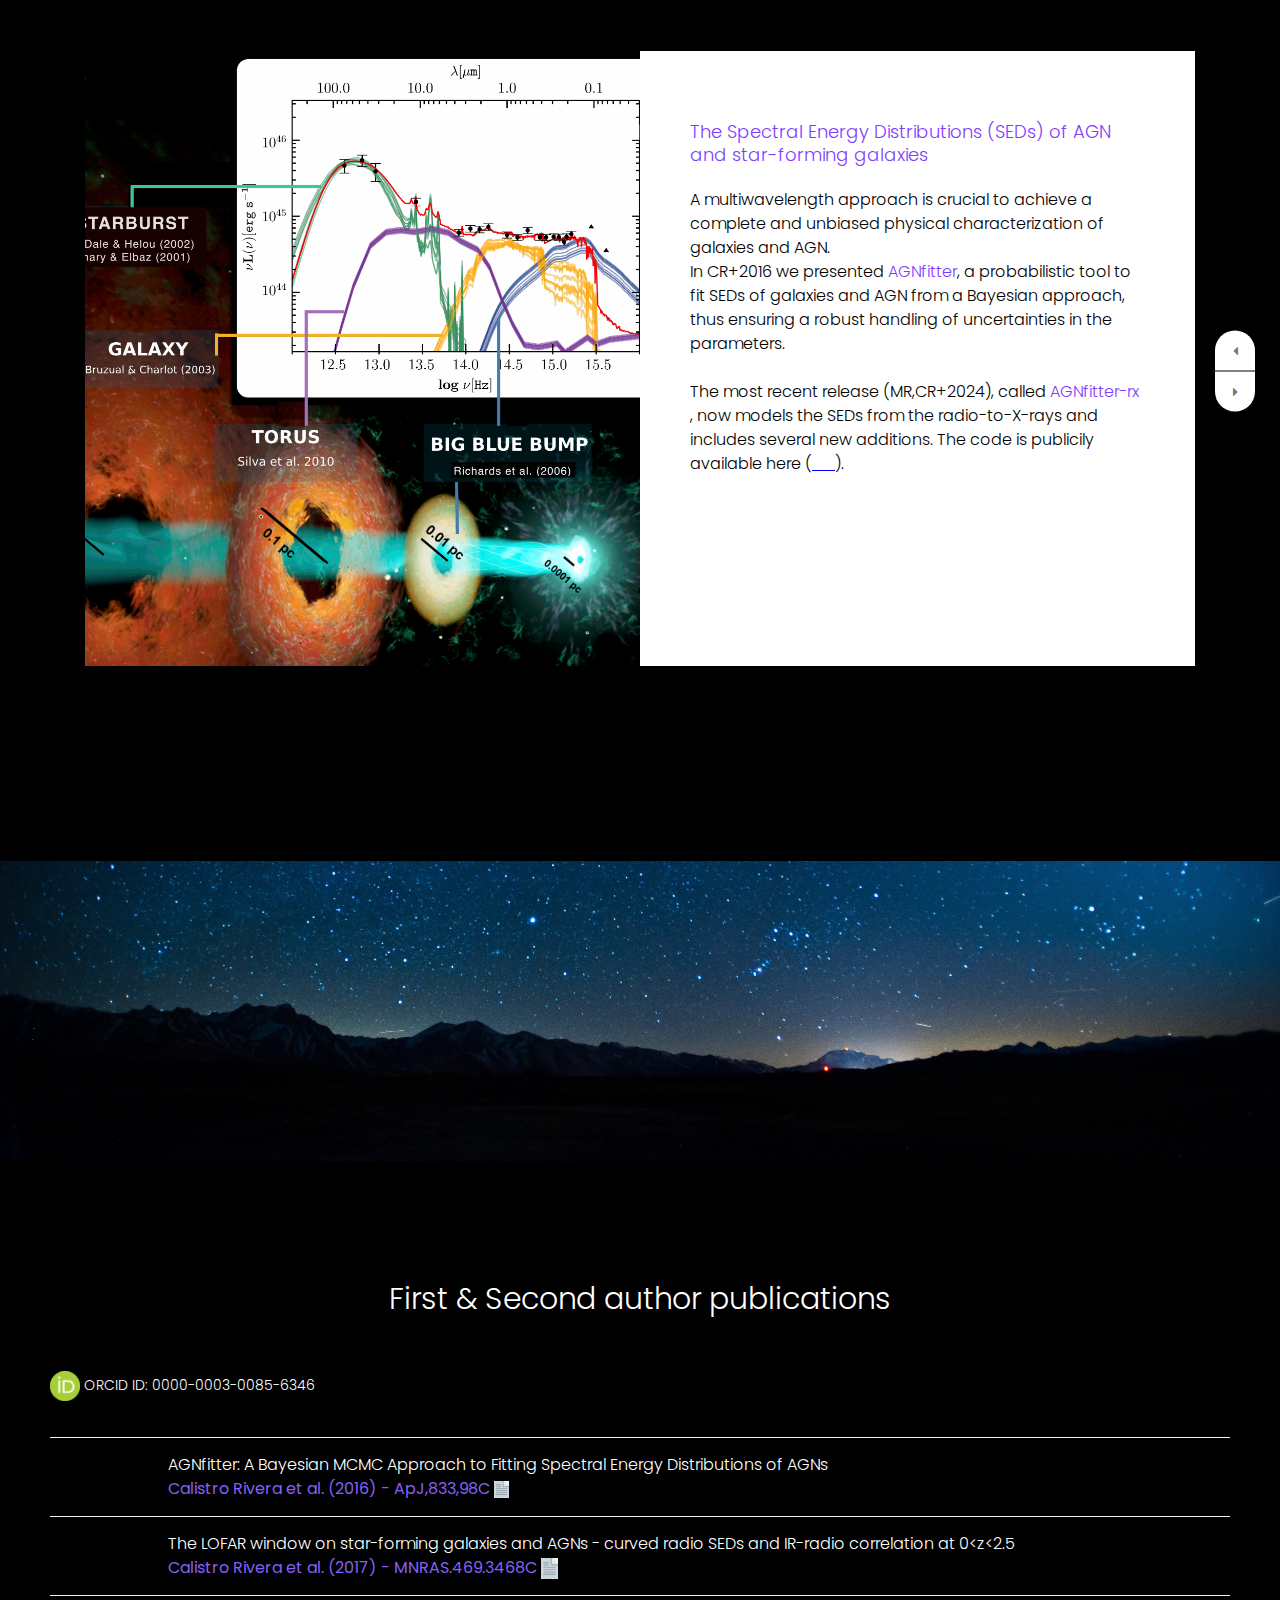
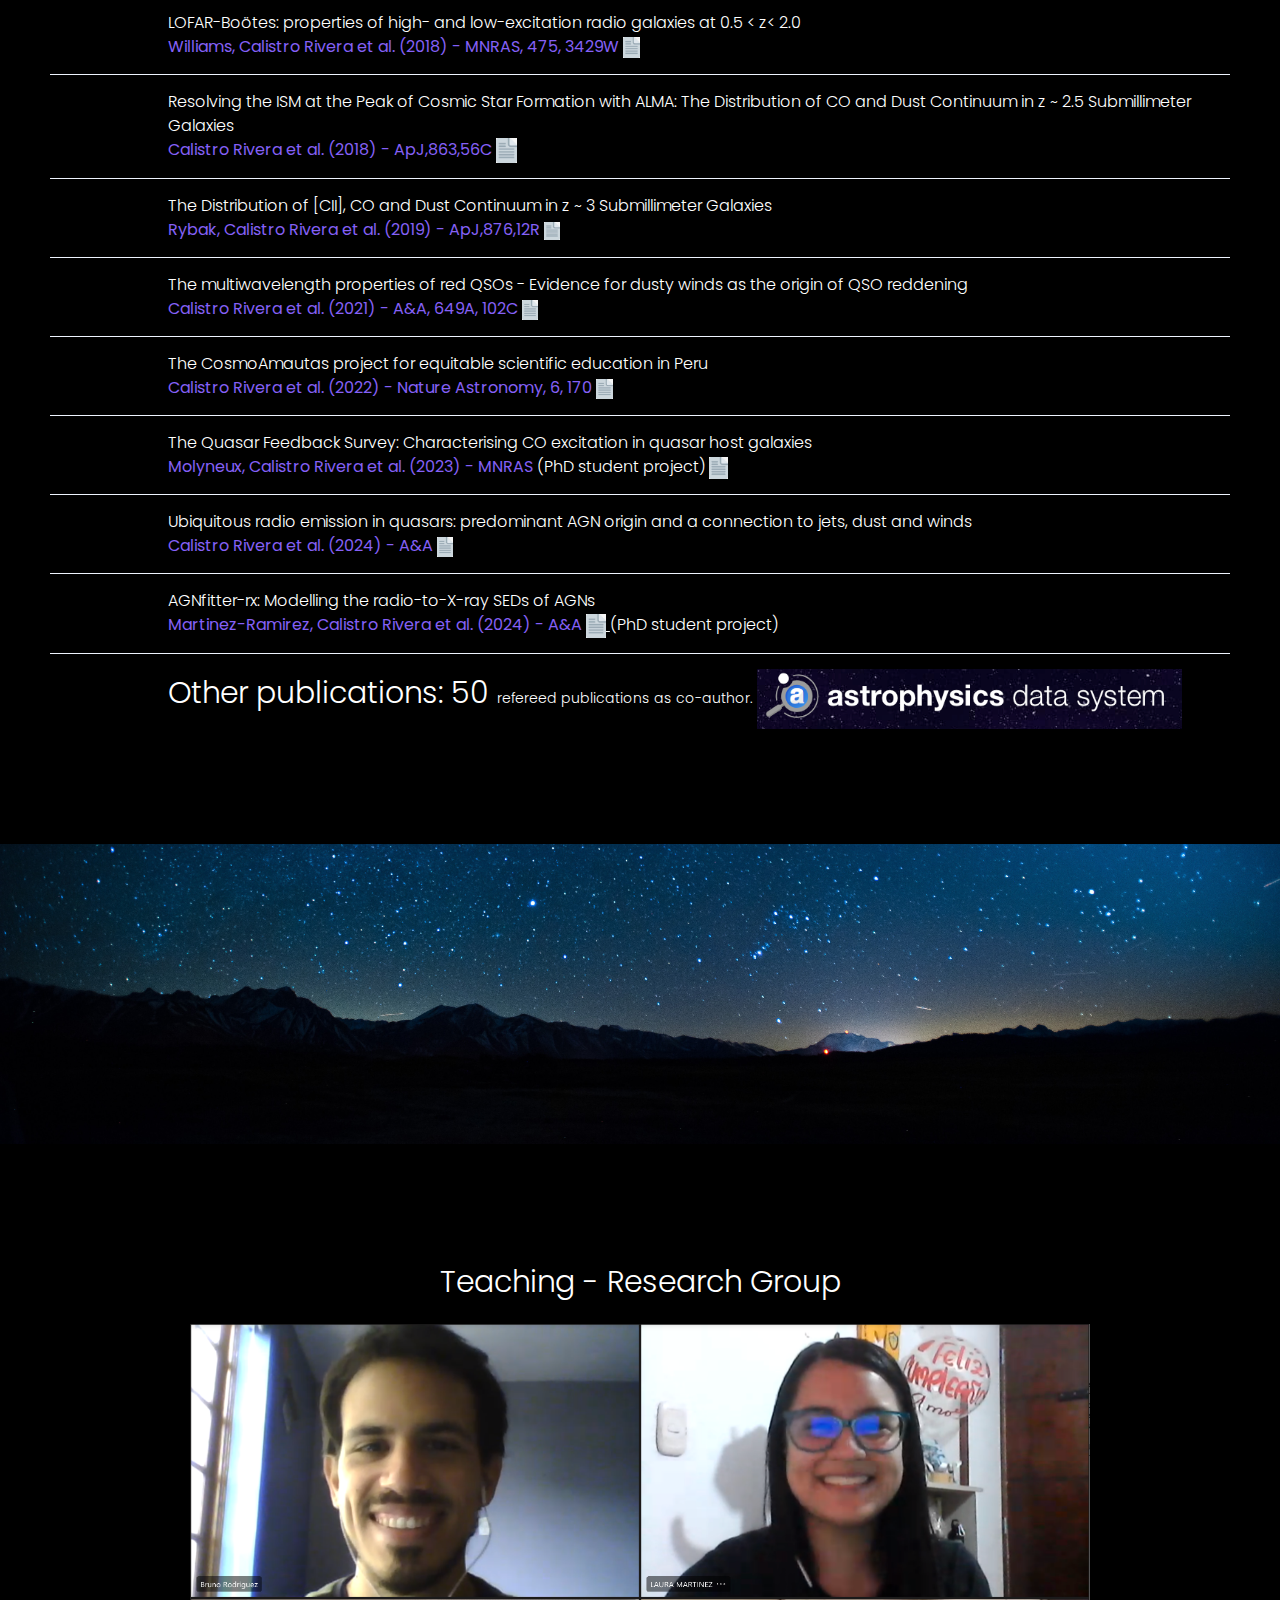
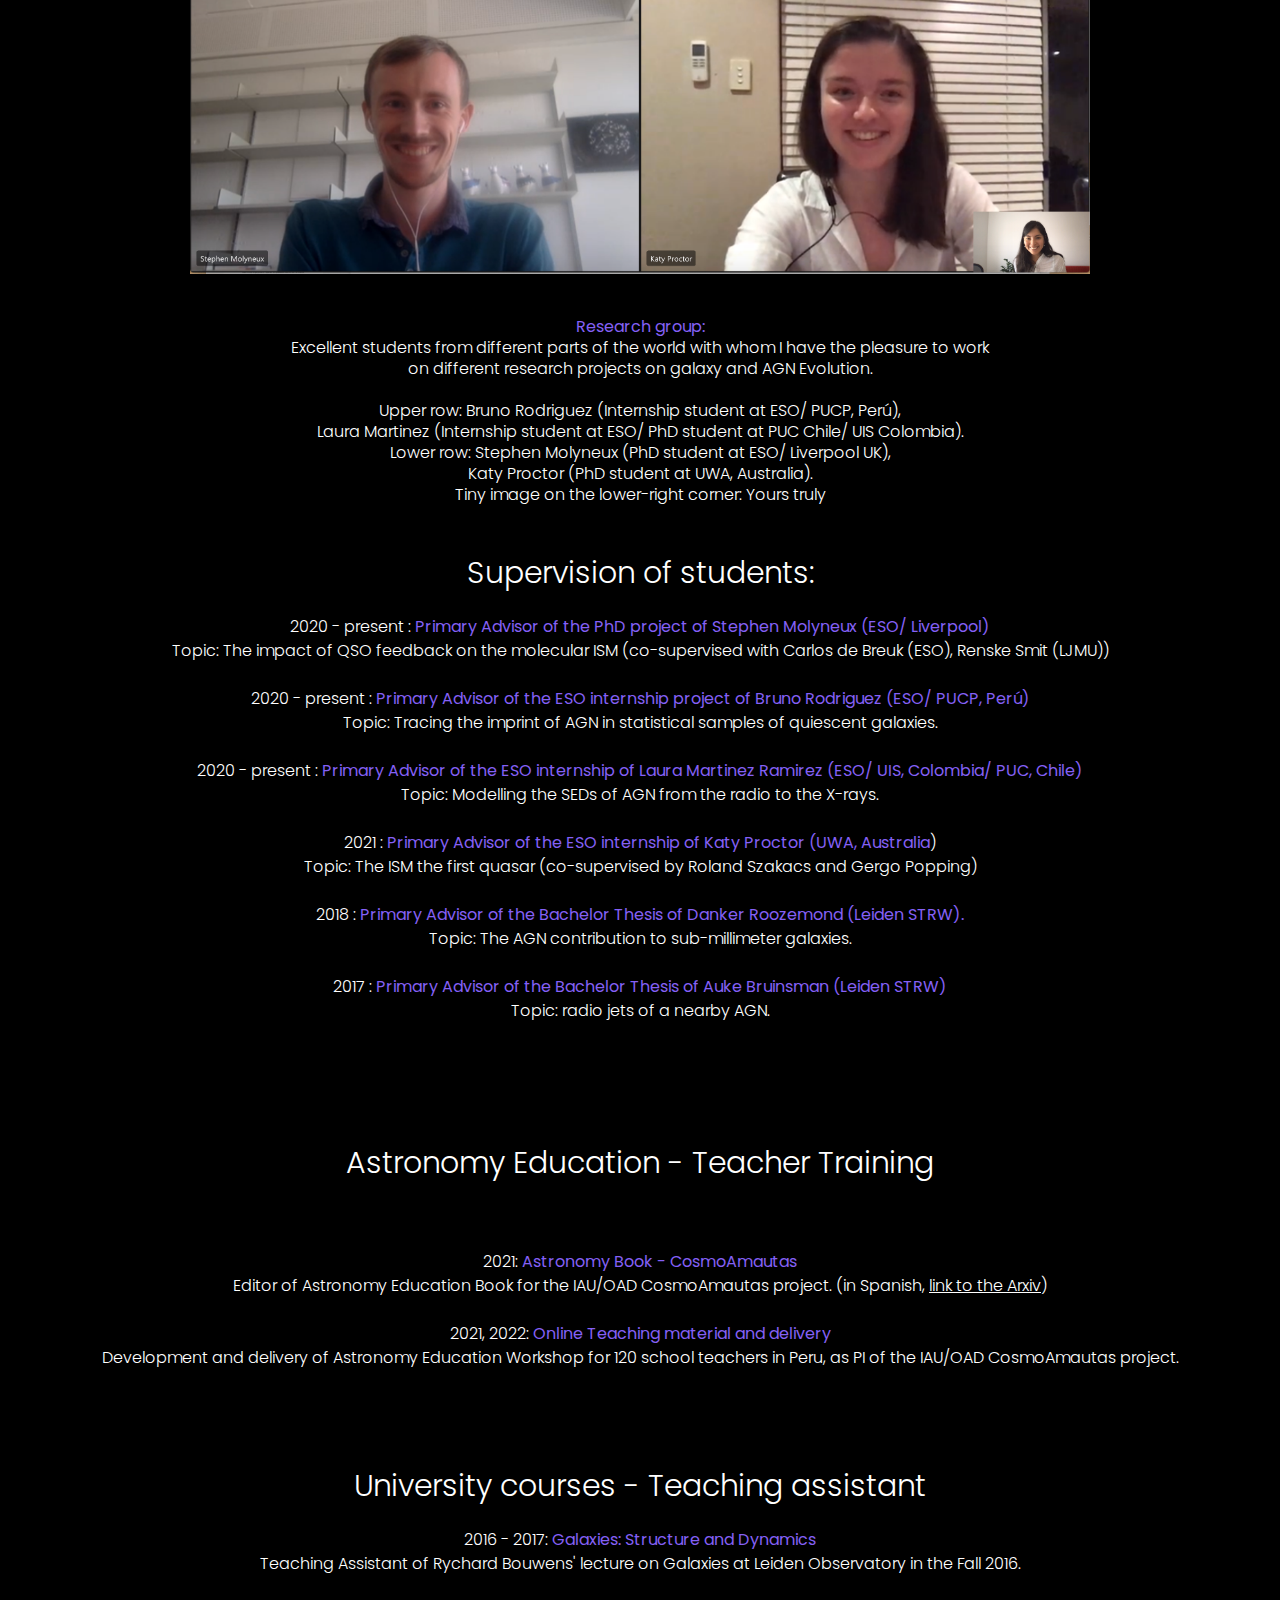
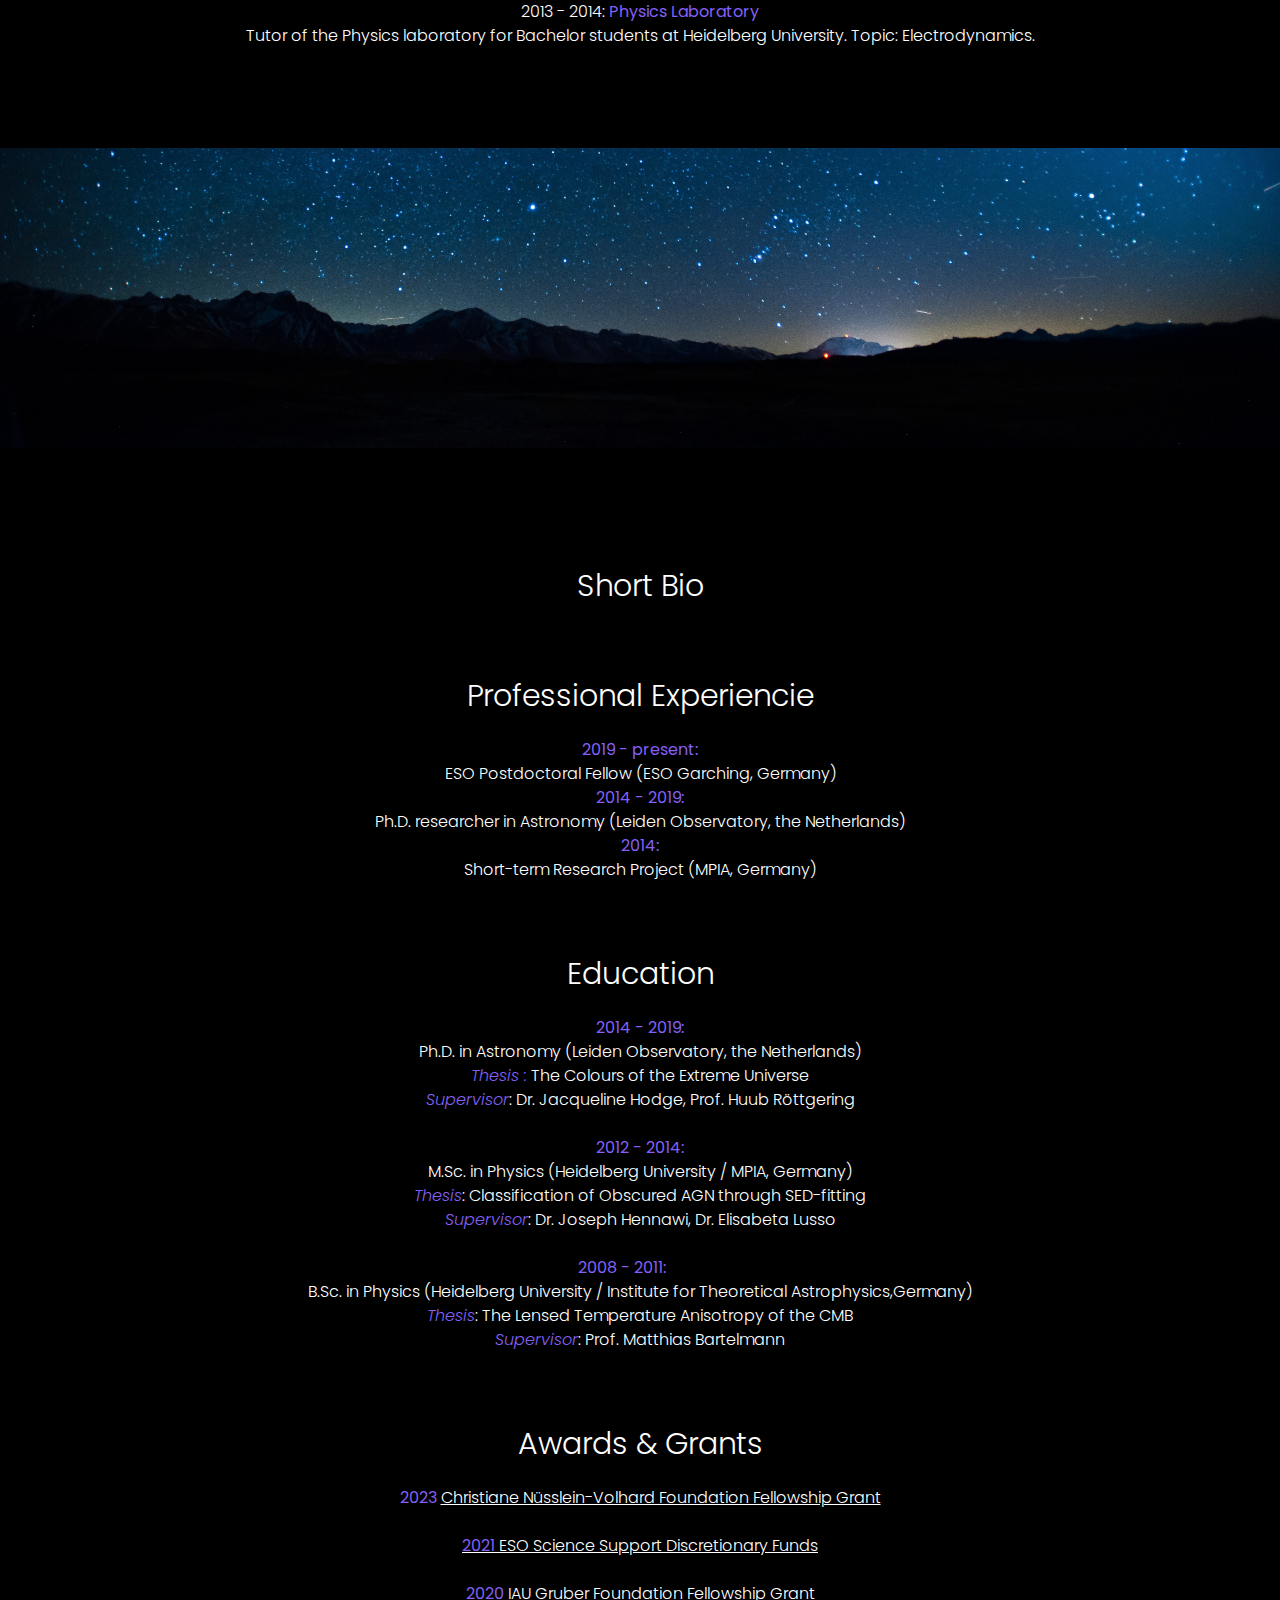
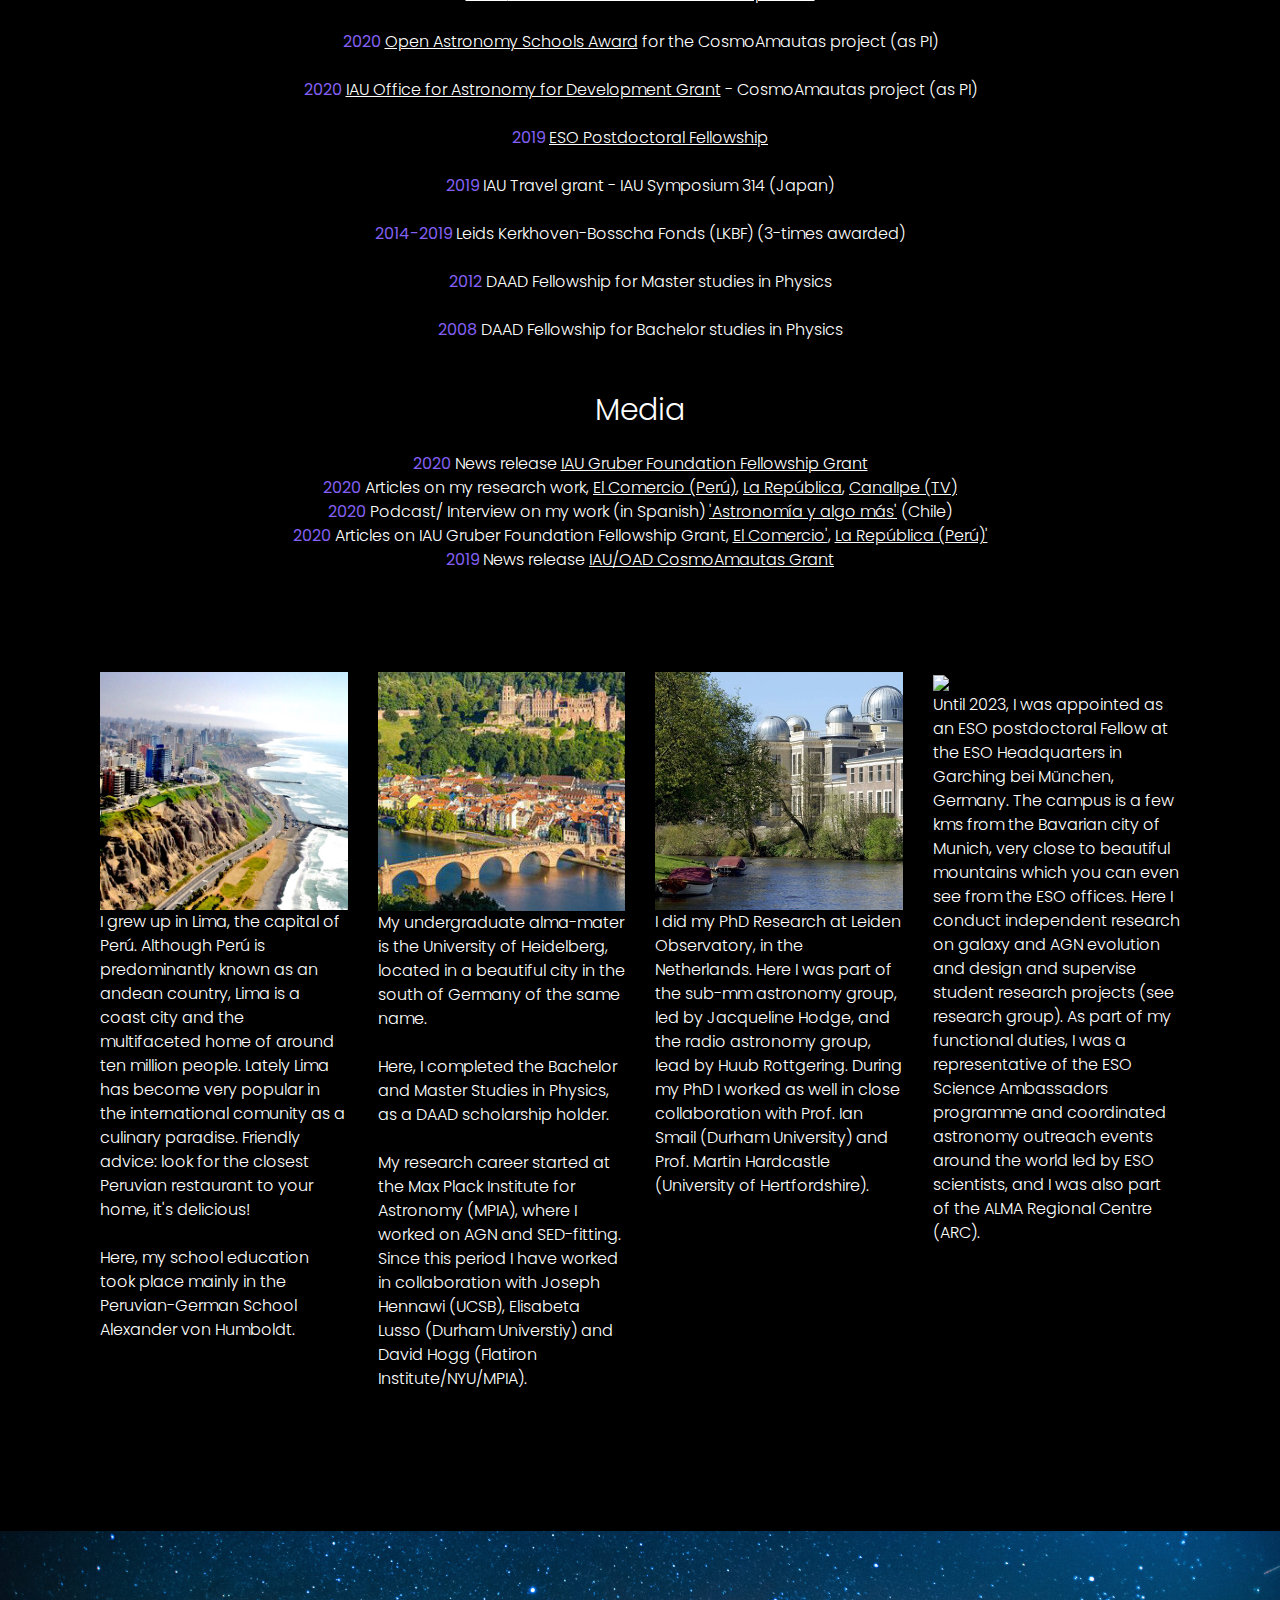
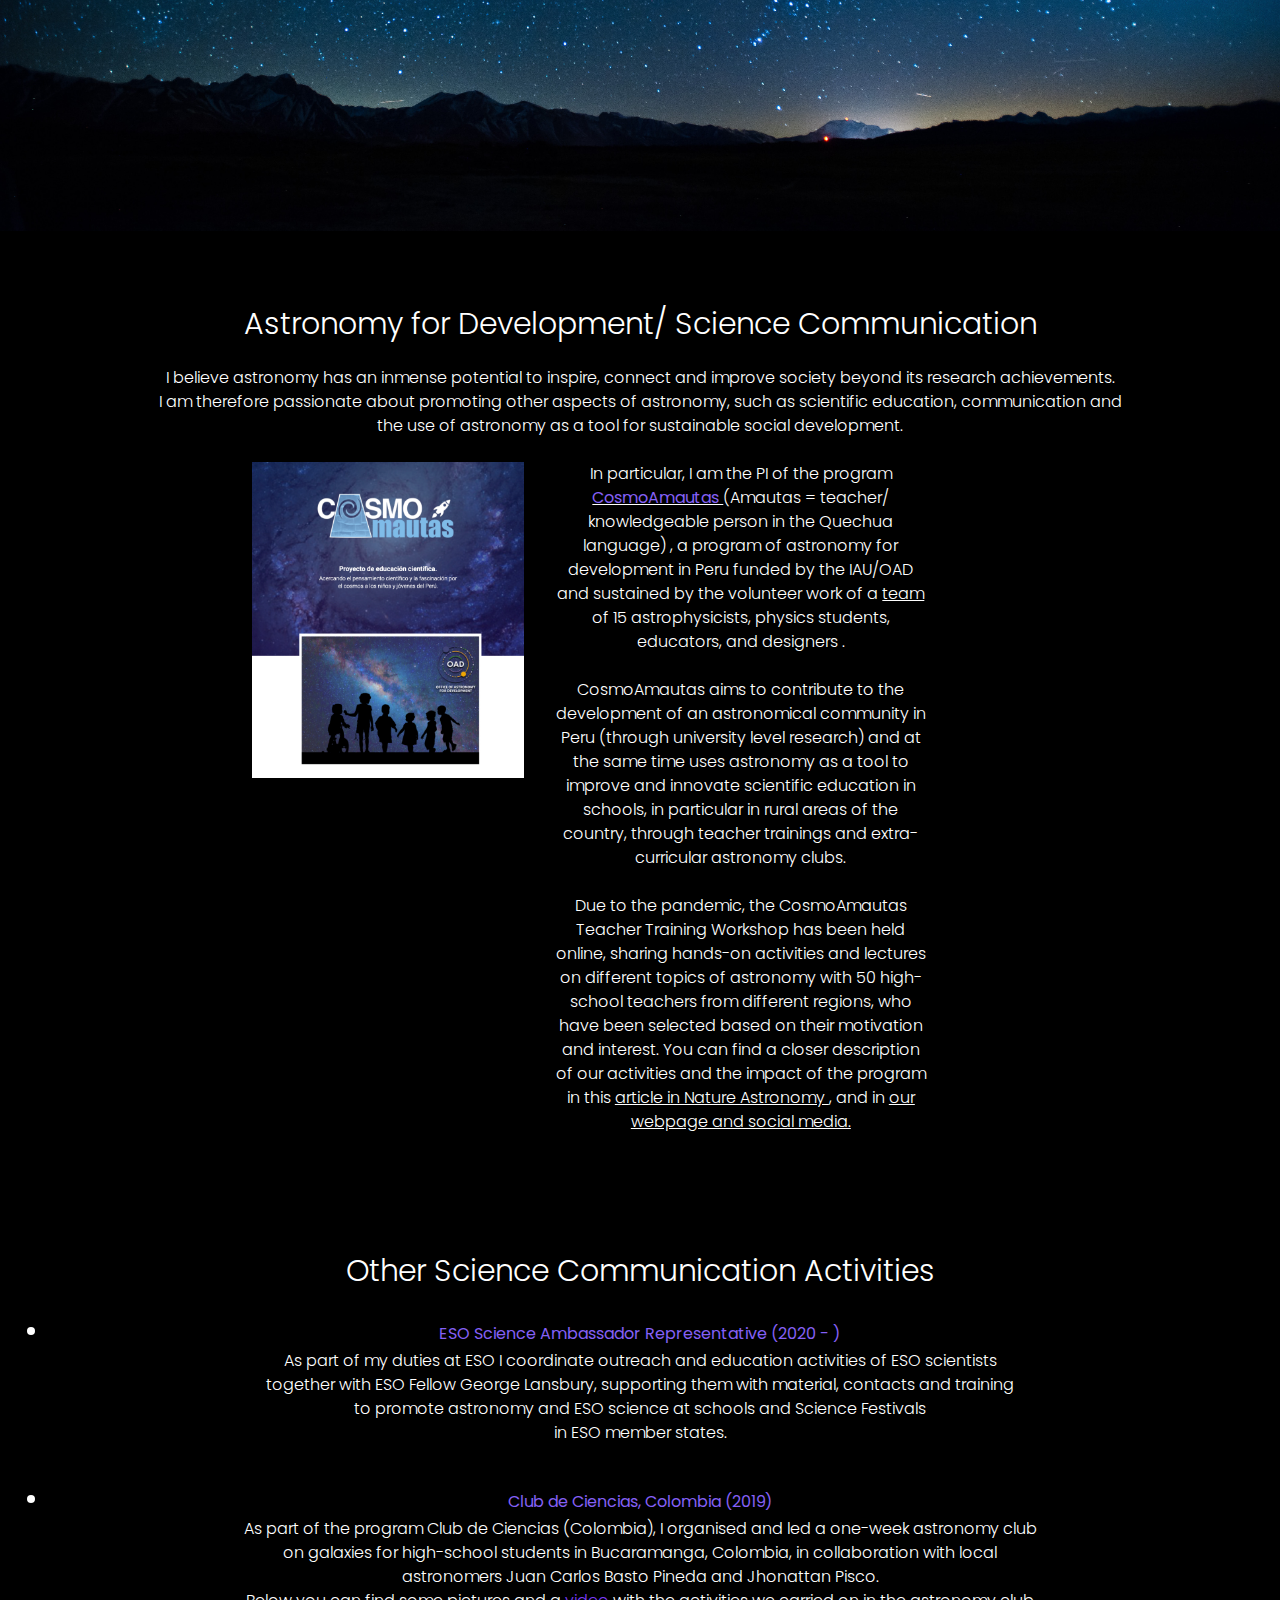
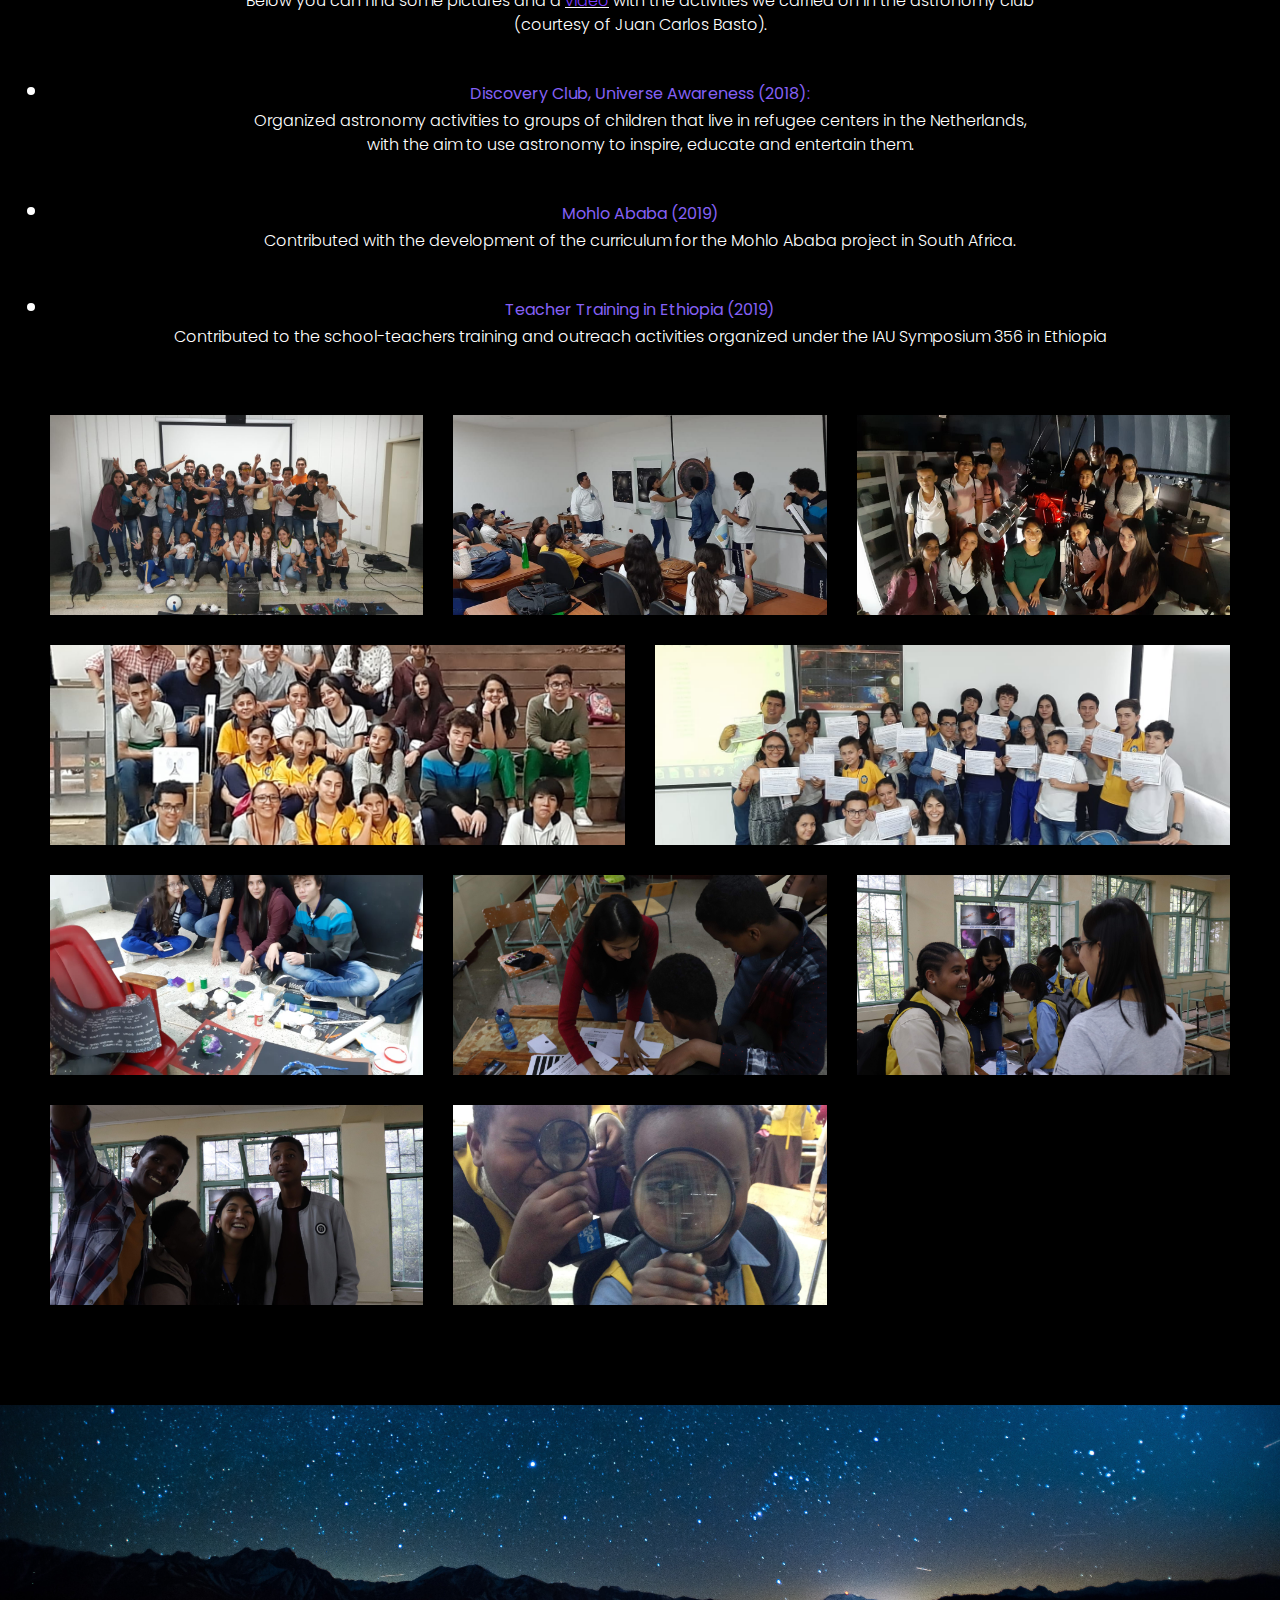
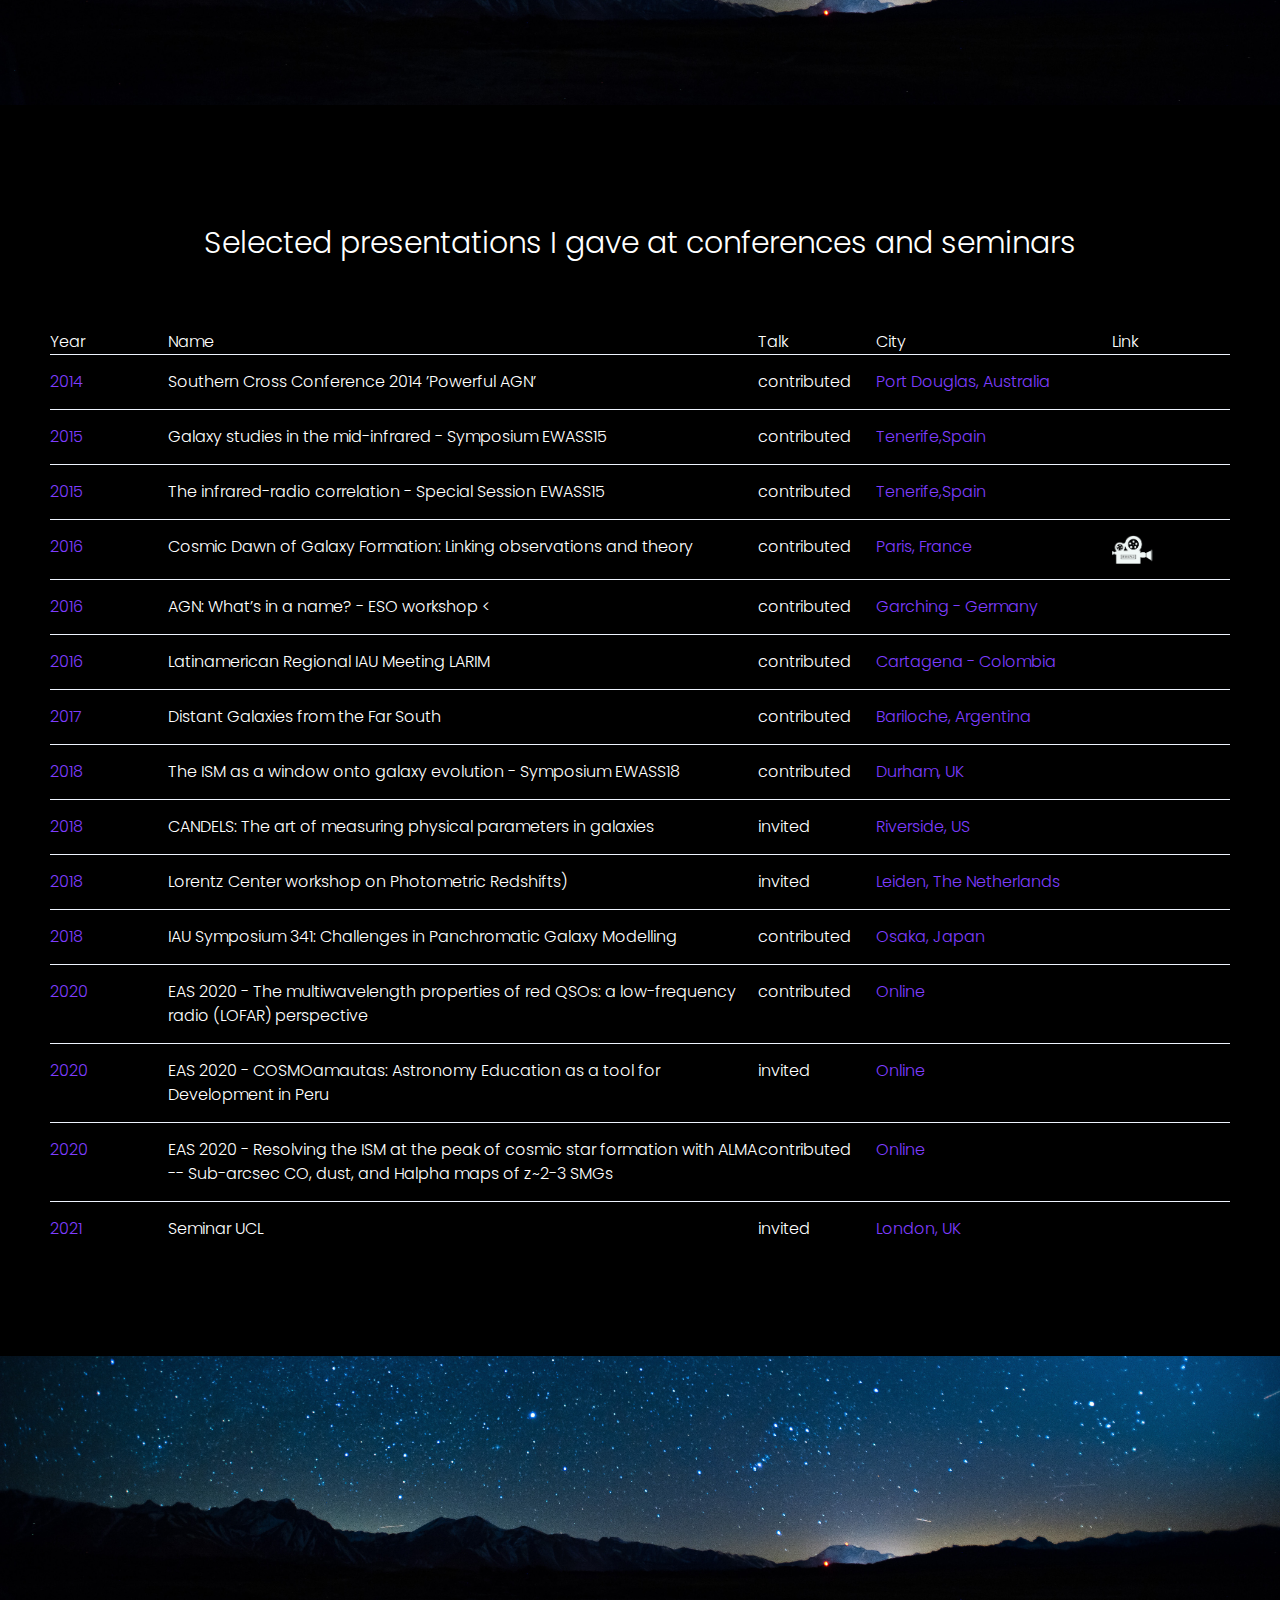
==== commit 7796f68c: "Update index.html" ====
--- a/index.html
+++ b/index.html
@@ -66,8 +66,6 @@
 							<h3 class="text-white"><br>Astrophysicist<br> Scientific Project Lead </h3>
                             <h4 class="text-white">  German Aerospace Center (DLR), Germany</h4>
 
-							<!--<h3 class="text-white"><br>Astrophysicist<br> ESO Fellow /  IAU Gruber Foundation Fellow</h3>
-                            <h4 class="text-white">  European Southern Observatory, Germany</h4> -->
 							<!--<a href="#" class="primary-btn d-inline-flex align-items-center"><span class="mr-10">Get Started</span><span class="lnr lnr-arrow-right"></span></a>-->
 						</div>
 					</div>
@@ -126,7 +124,7 @@
                                                 In particular, my research is focused on understanding how galaxies and black holes were formed and how they grow and evolve across cosmic time to finally shape the Universe we live in. 
                                                  <br>  <br>
  												
-                                                I am currently a staff scientist at the <span class="highl">German Aerospace Center (DLR)</span> as scientific project manager. Until 2023, I held a research fellowship at the <span class="highl"> European Southern Observatory (ESO) </span> in Garching/Munich, Germany.  Early 2019 I completed my PhD at the <a href="https://www.universiteitleiden.nl/en/science/astronomy"><span class="highl">Leiden University</span></a>, in the Netherlands, where I was part of the submillimeter 
+                                                I am currently a staff scientist at the <span class="highl">German Aerospace Center (DLR)</span> as scientific project manager for an ESA space mission. Until 2023, I held a research fellowship at the <span class="highl"> European Southern Observatory (ESO) </span> in Garching/Munich, Germany.  Early 2019 I completed my PhD at the <a href="https://www.universiteitleiden.nl/en/science/astronomy"><span class="highl">Leiden University</span></a>, in the Netherlands, where I was part of the submillimeter 
 				galaxies group led by <a href="http://home.strw.leidenuniv.nl/~hodge/index.html"><span class="highl">Prof. Jacqueline Hodge</span></a> and the radio astronomy
 				group led by Prof. Huub Rottgering. Previously, I was part of the <a href="http://enigma.physics.ucsb.edu"><span class="highl">ENIGMA</span></a> group at the Max Planck Institute for Astronomy (Germany), led by <a href="http://web.physics.ucsb.edu/~joe/"><span class="highl">Prof. Joseph Hennawi (UCSB)</span></a>.  
                                            </h5>
@@ -527,7 +525,7 @@
                                         
                                      <div class="table-row">
                                         <div class="serial"> </div> 
-                                 <div class="visit"><h5 class ="text-white" > AGNfitter-rx: Modelling the radio-to-X-ray SEDs of AGNs <br> <b> Martinez-Ramirez, Calistro Rivera et al. (2024) - A&A (submitted)</b> (PhD student project)  </h5> </div>   
+                                 <div class="visit"><h5 class ="text-white" > AGNfitter-rx: Modelling the radio-to-X-ray SEDs of AGNs <br> <b> Martinez-Ramirez, Calistro Rivera et al. (2024) - A&A <a href="https://arxiv.org/abs/2405.12111" target="_blank"/> <img src="img/paper.jpg" width = "2%" class = "ads" alt="img" /> </a> </b> (PhD student project)  </h5> </div>   
                             	
                             	</div>        
                  
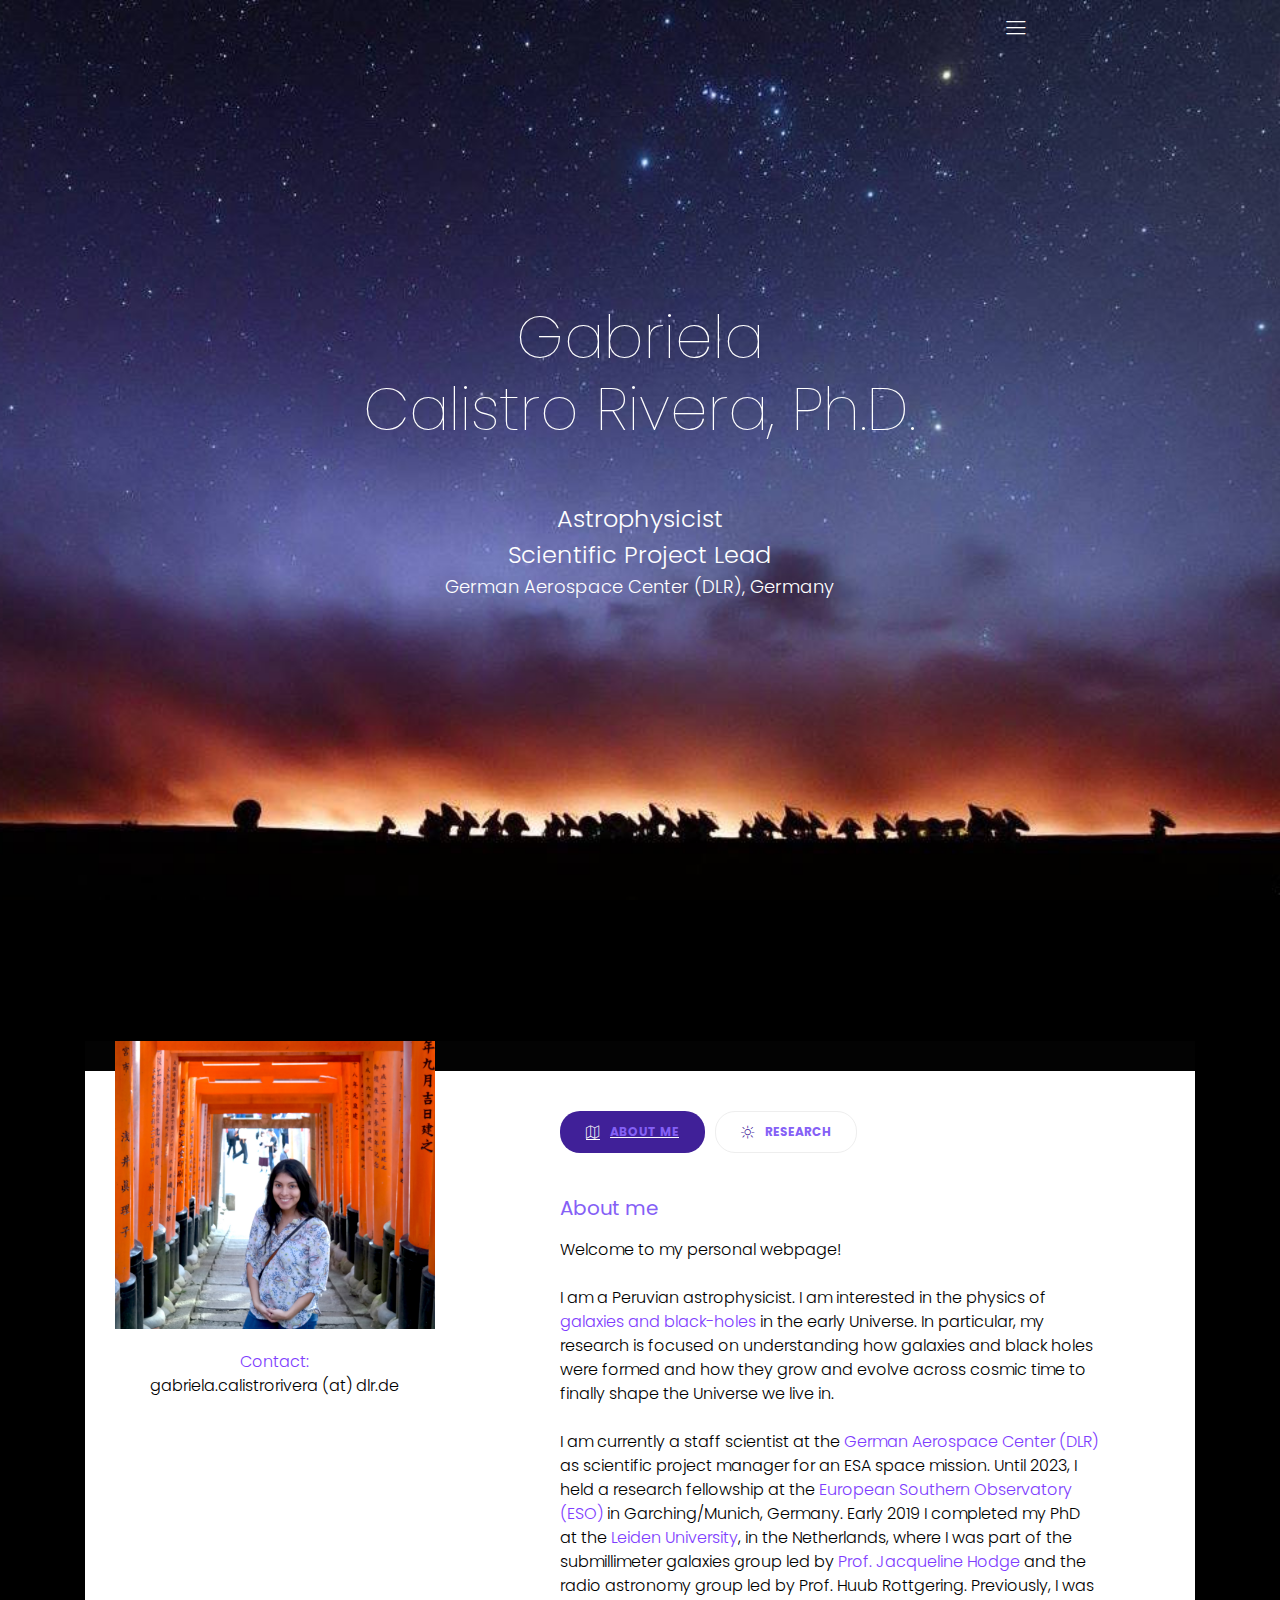
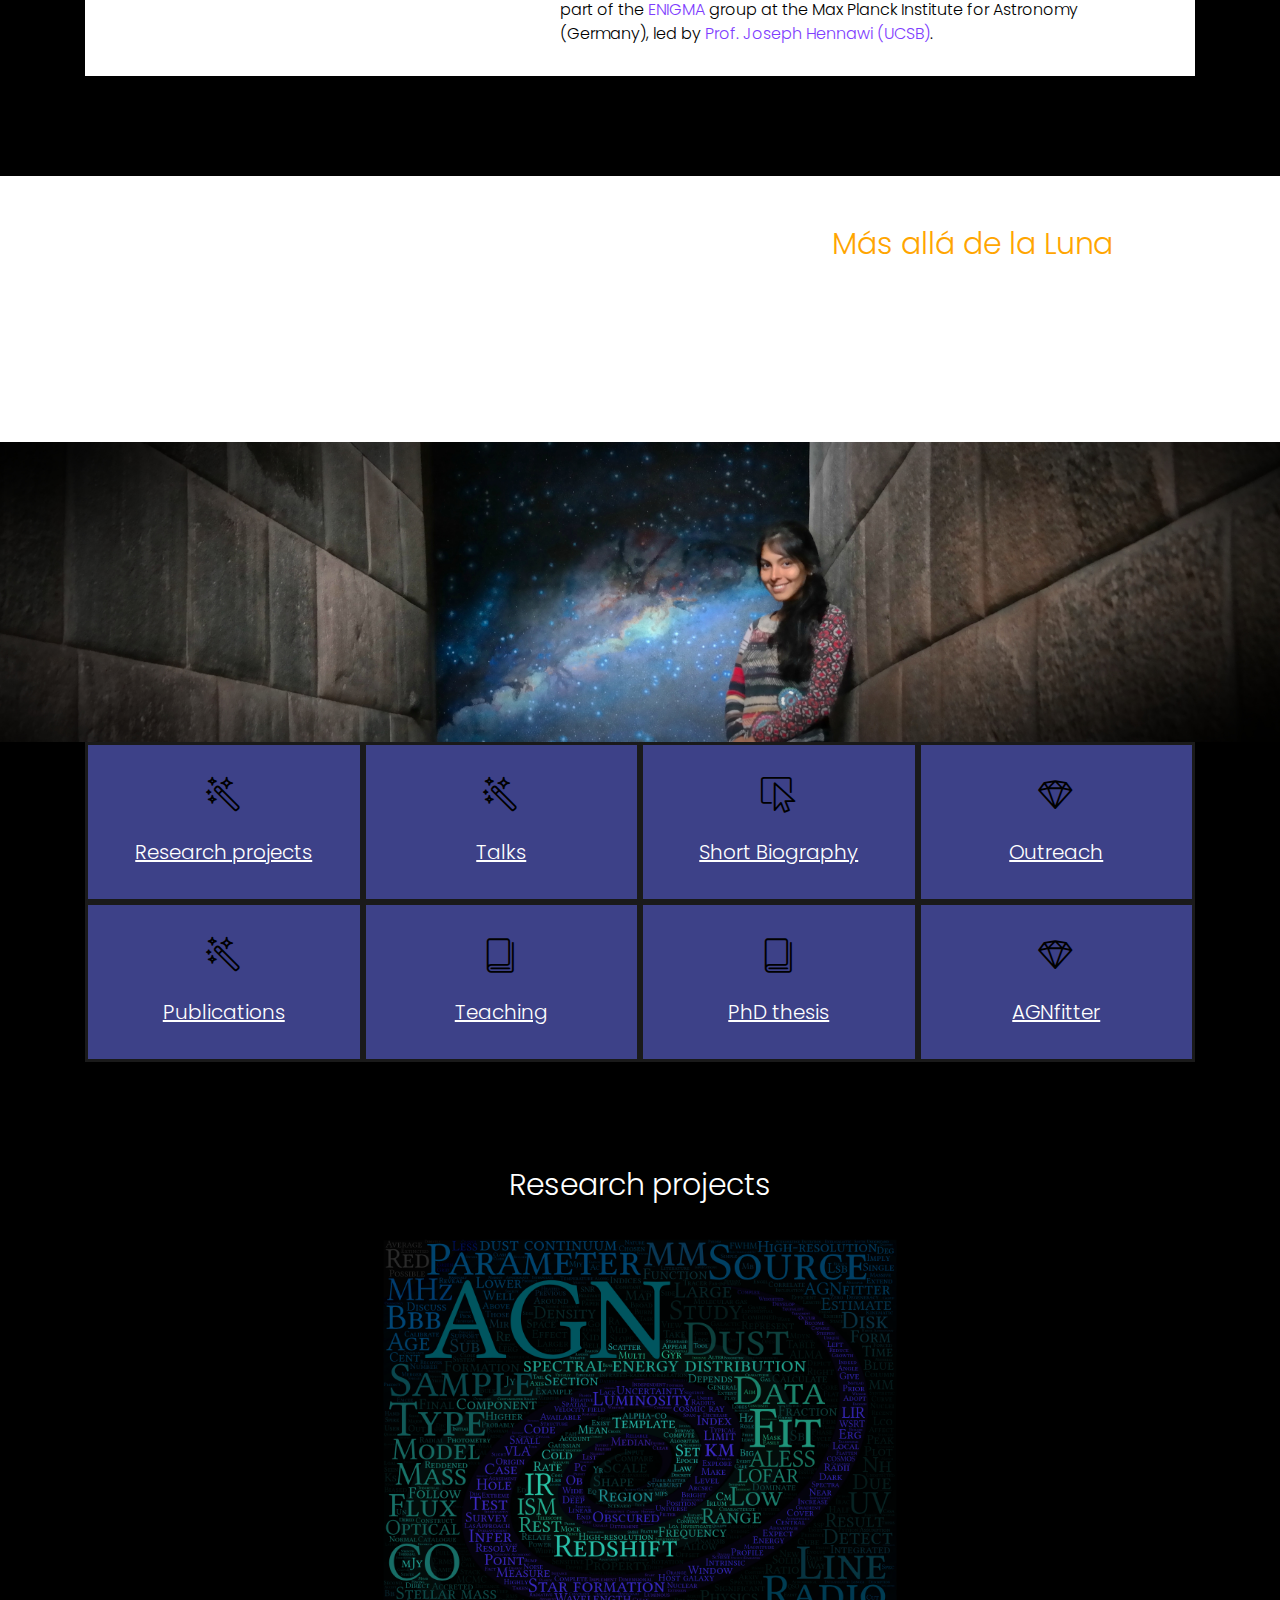
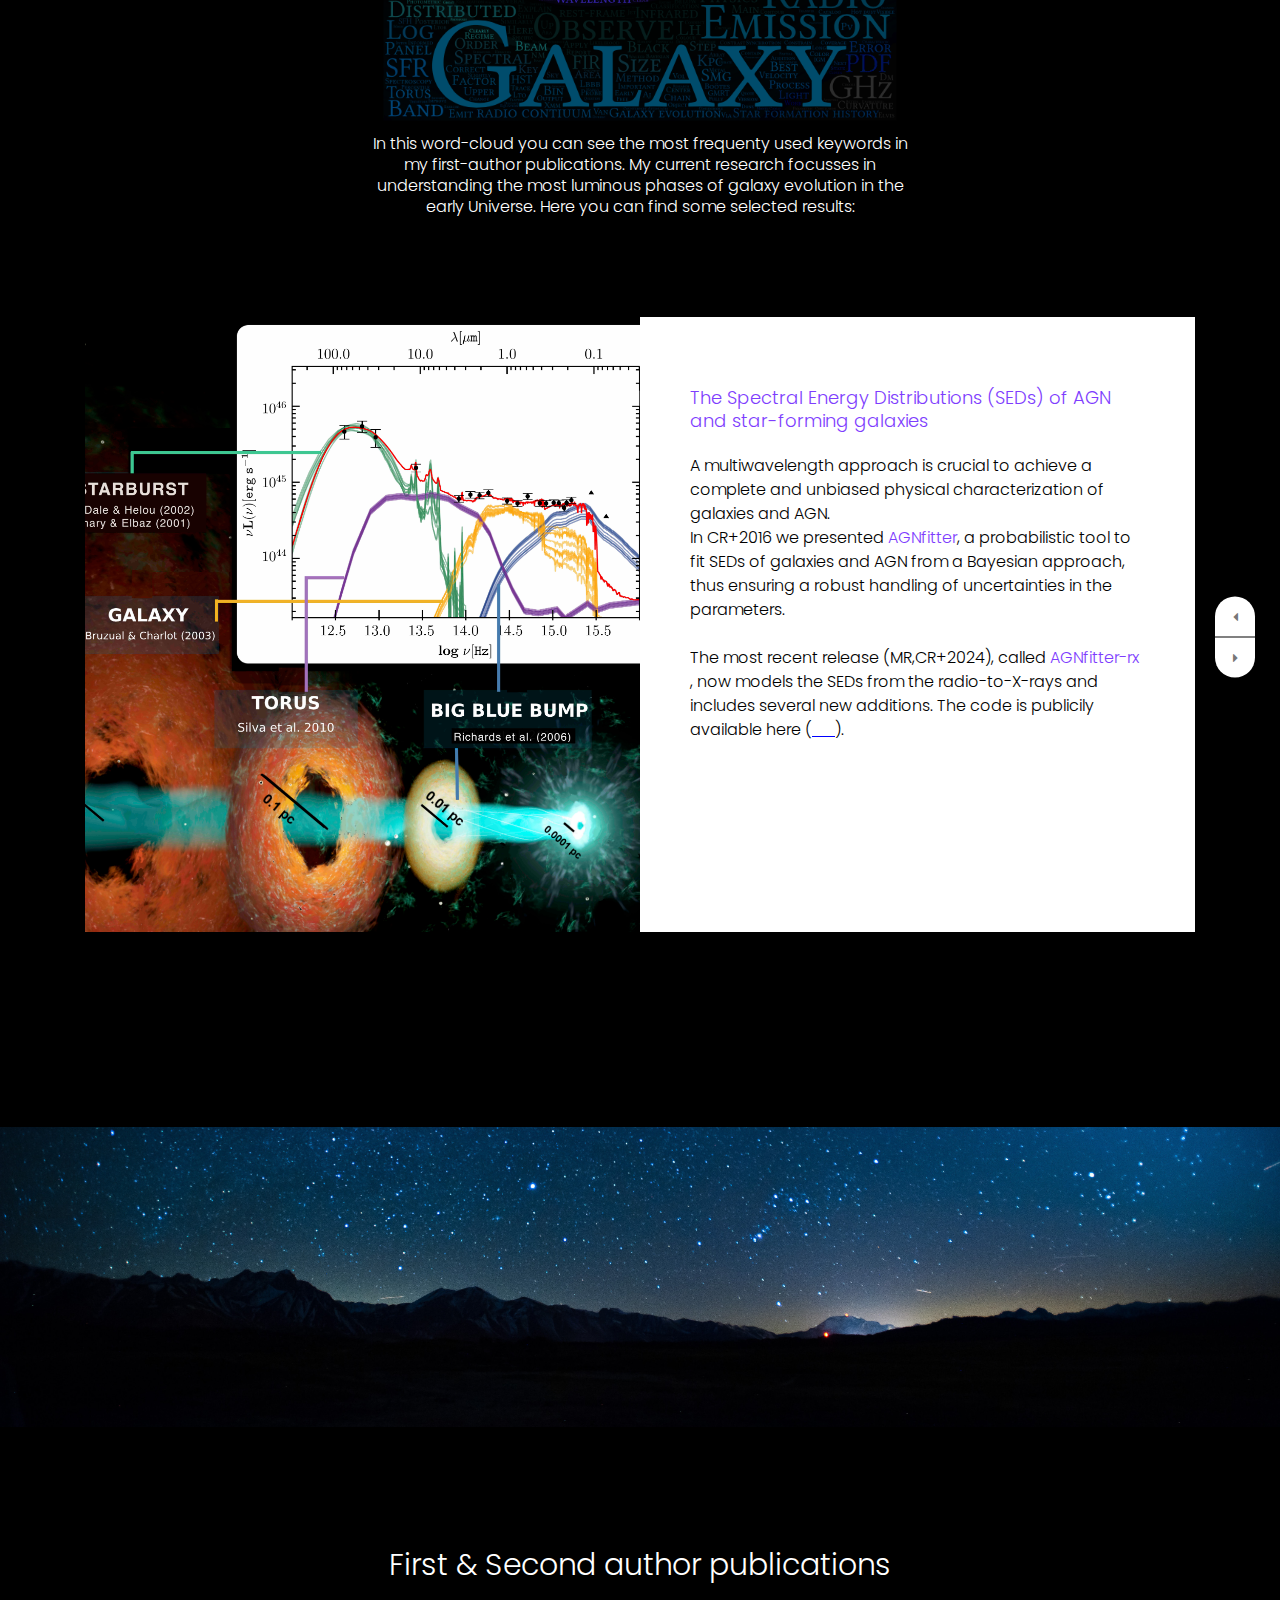
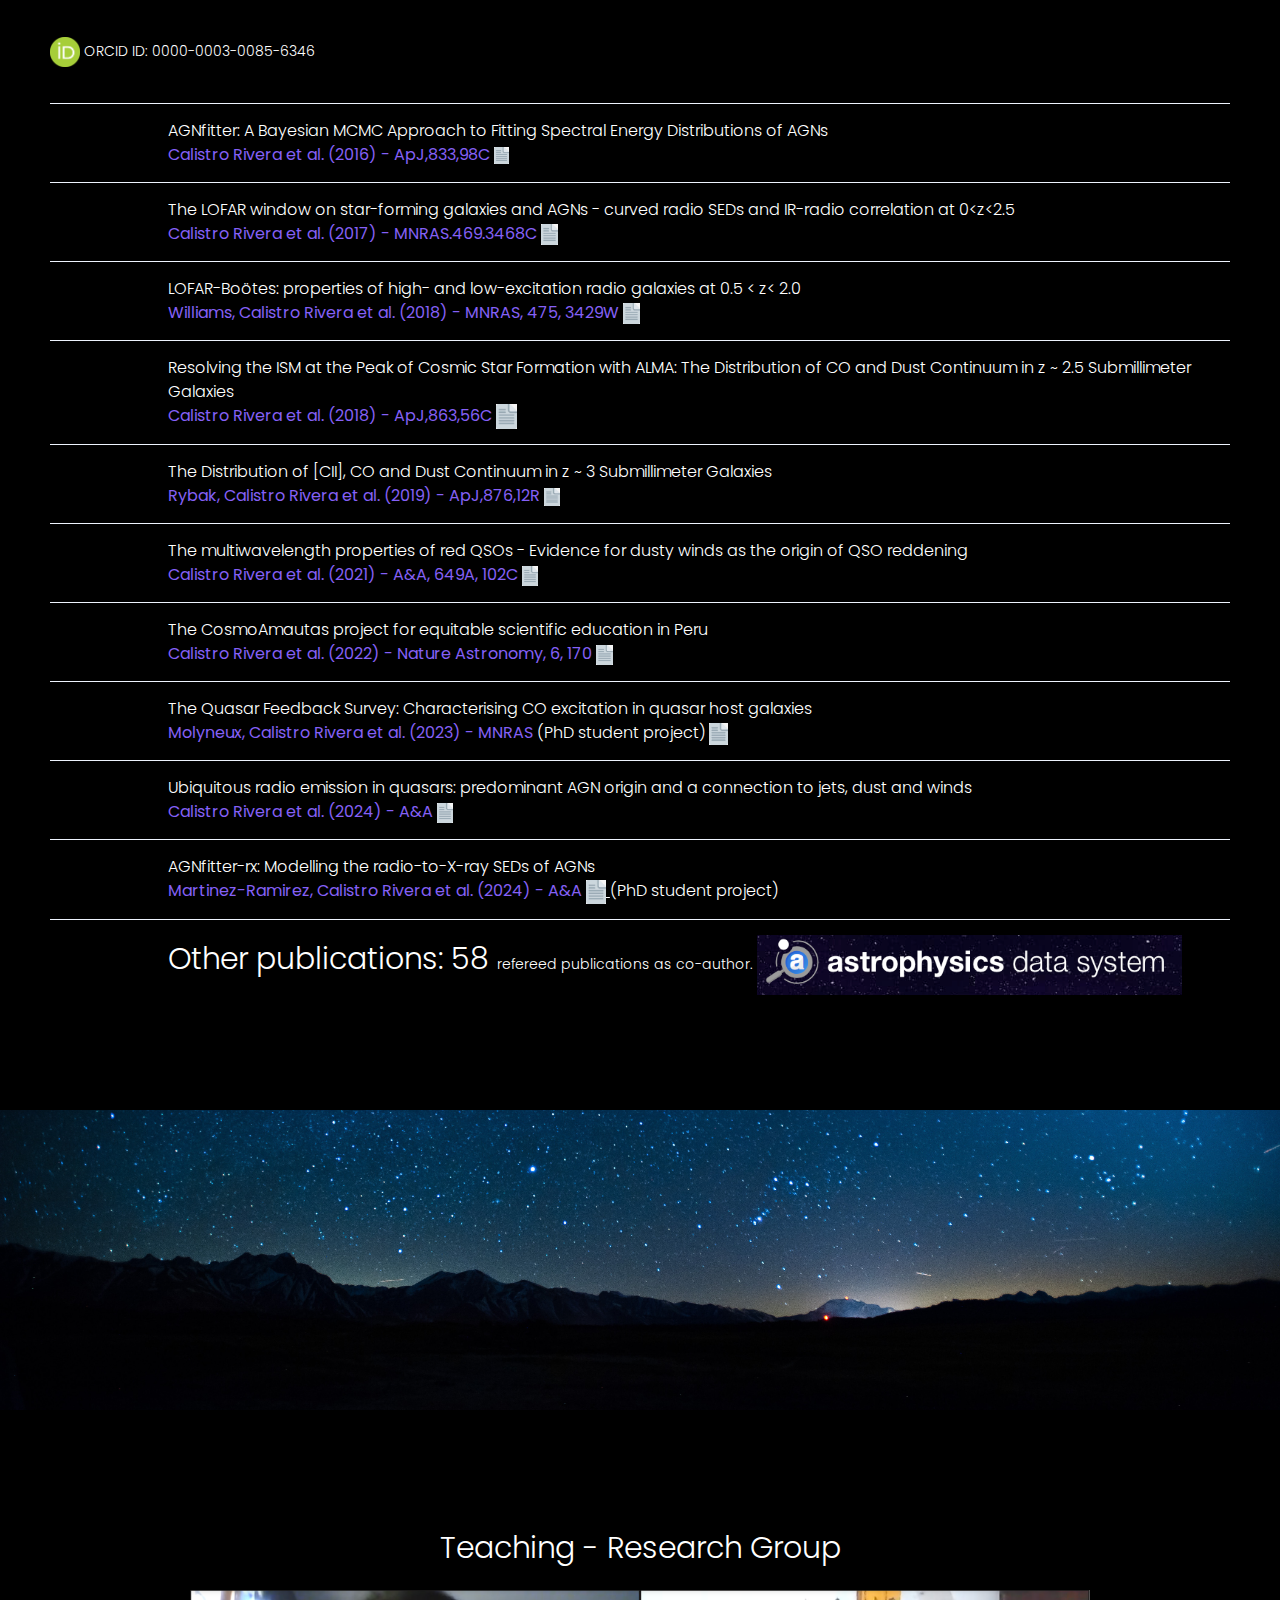
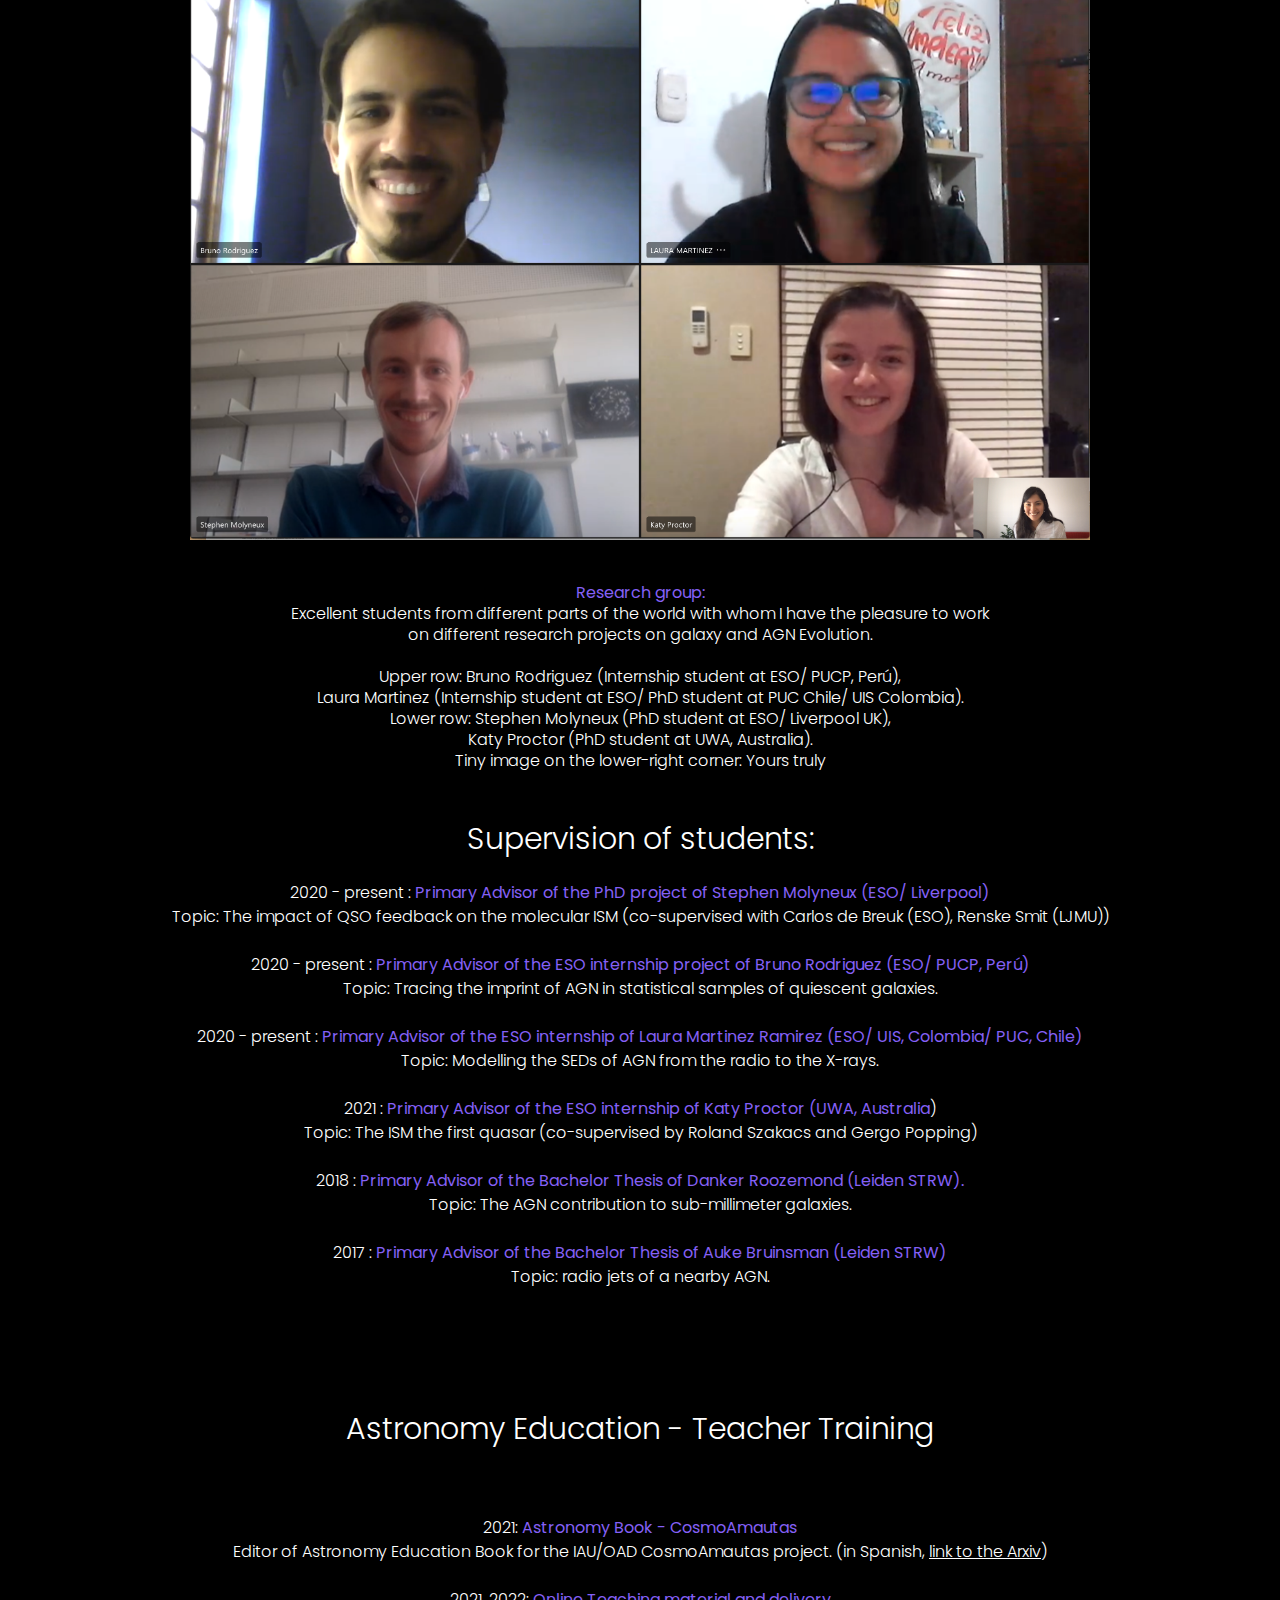
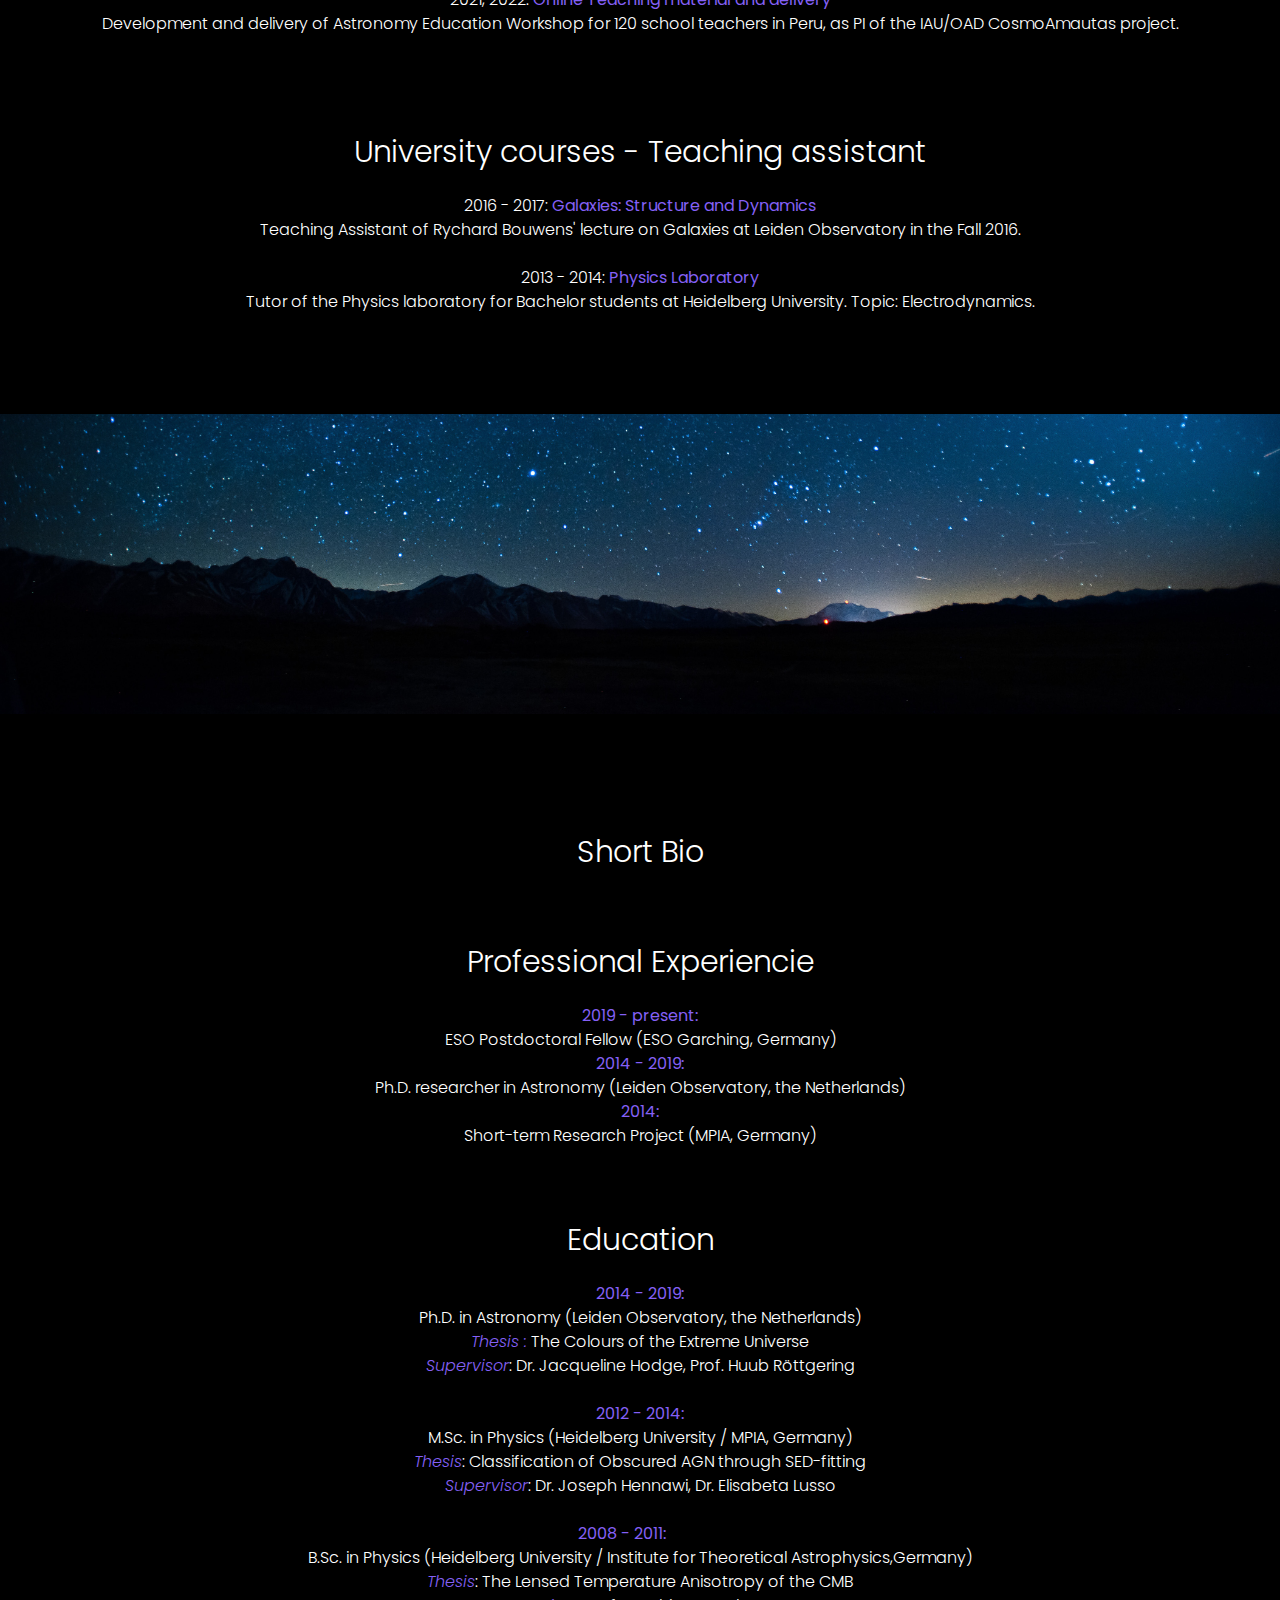
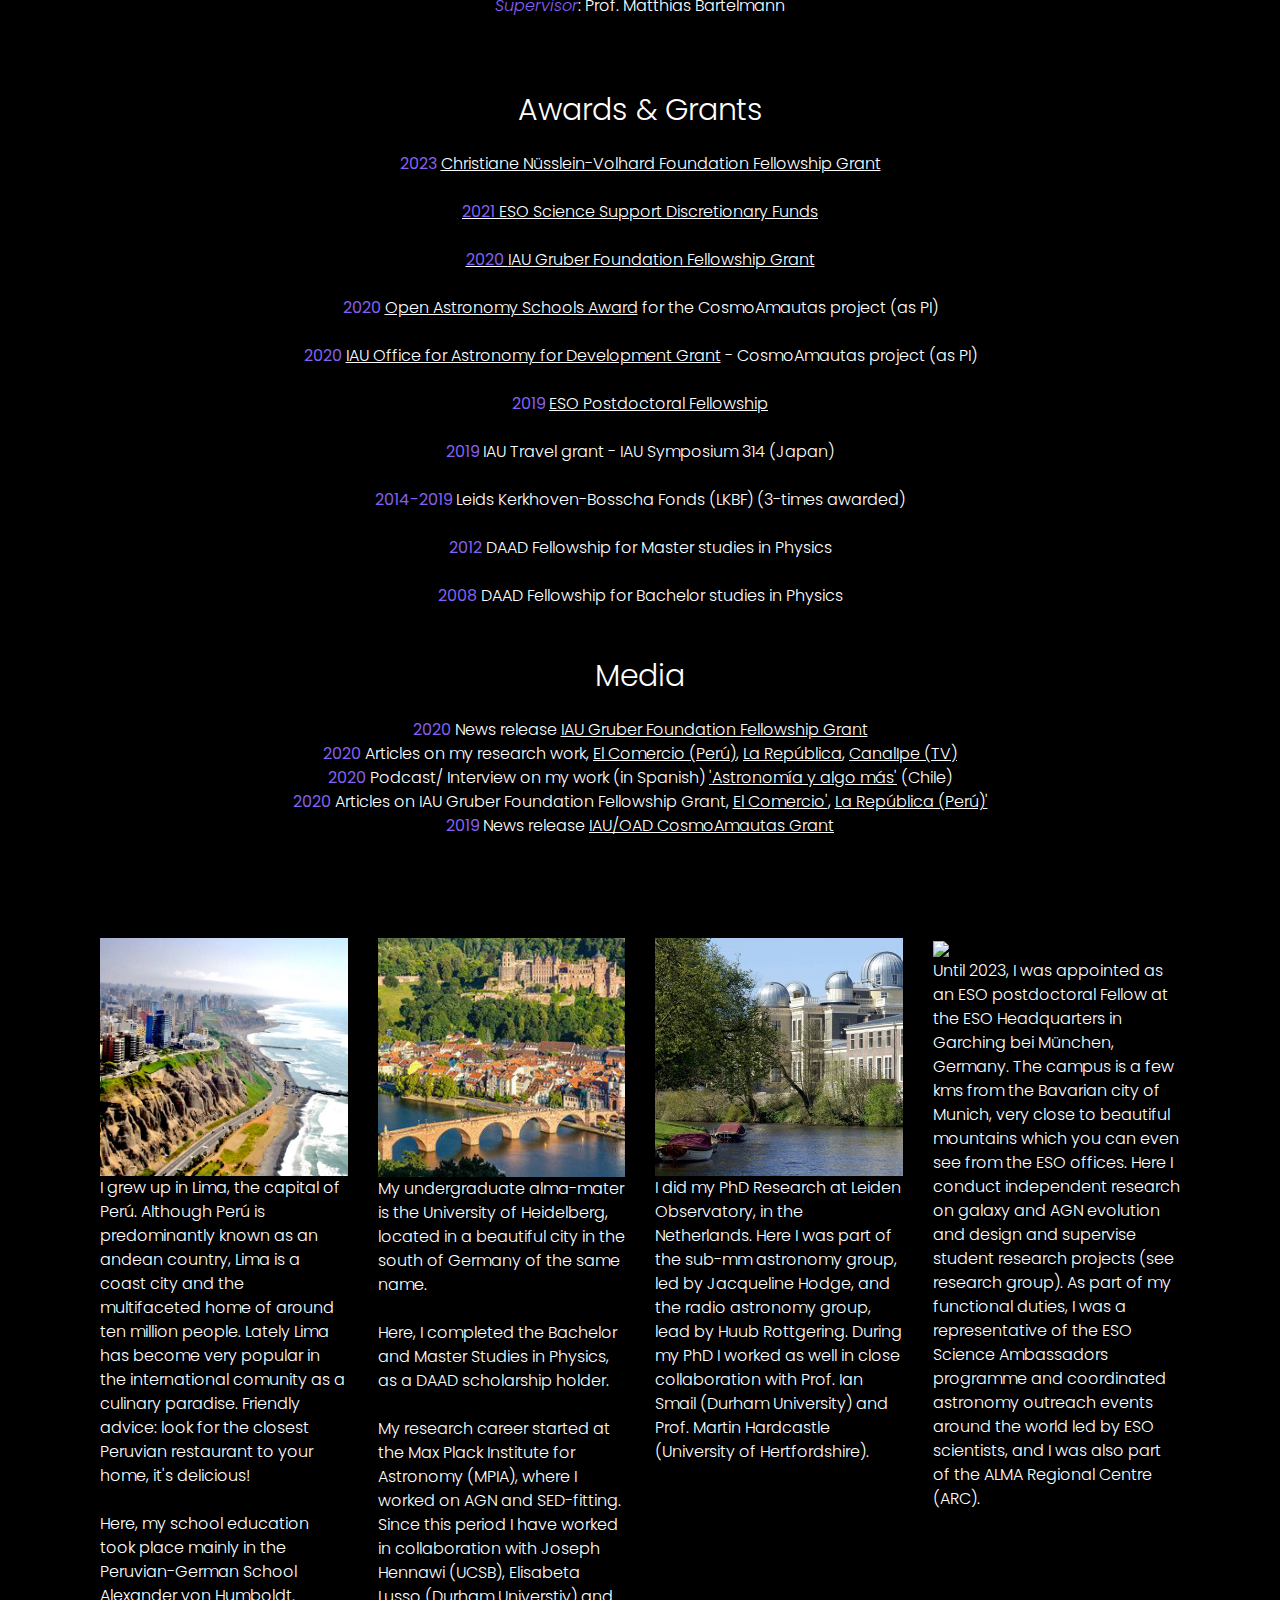
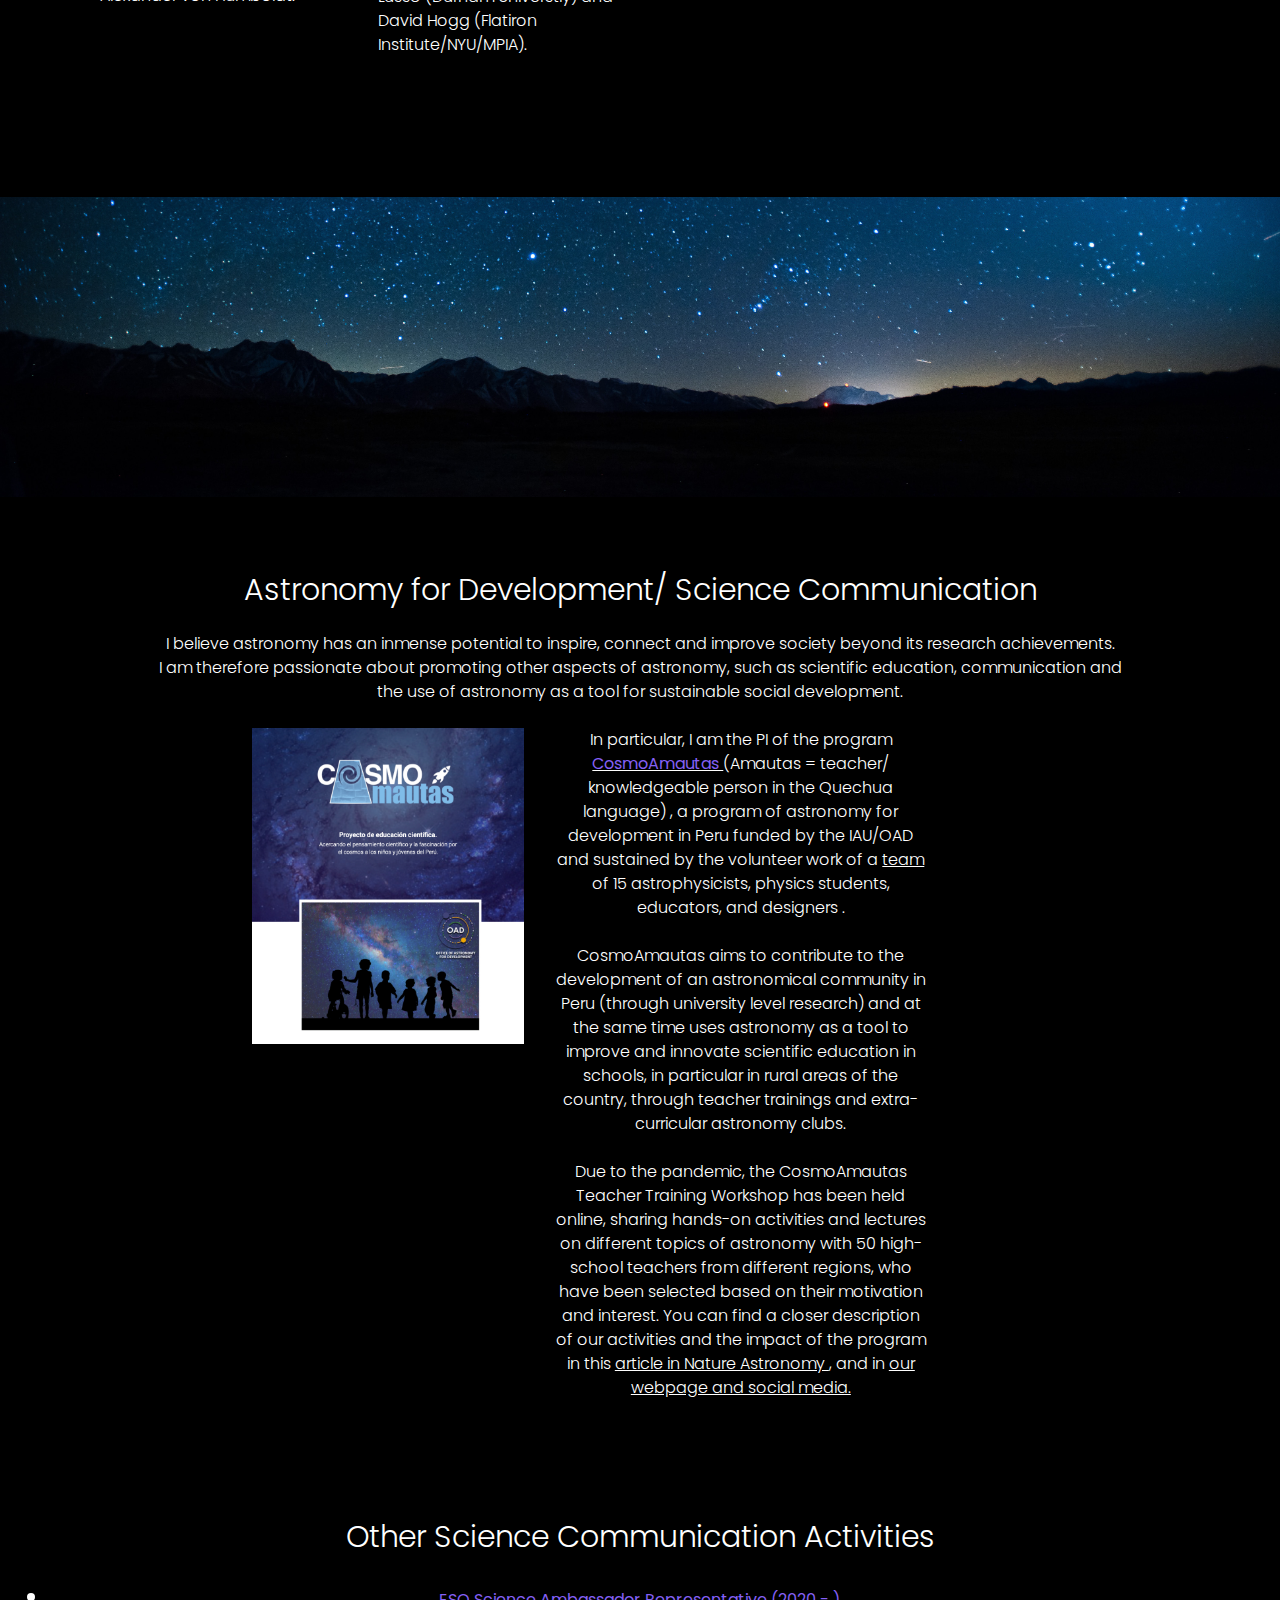
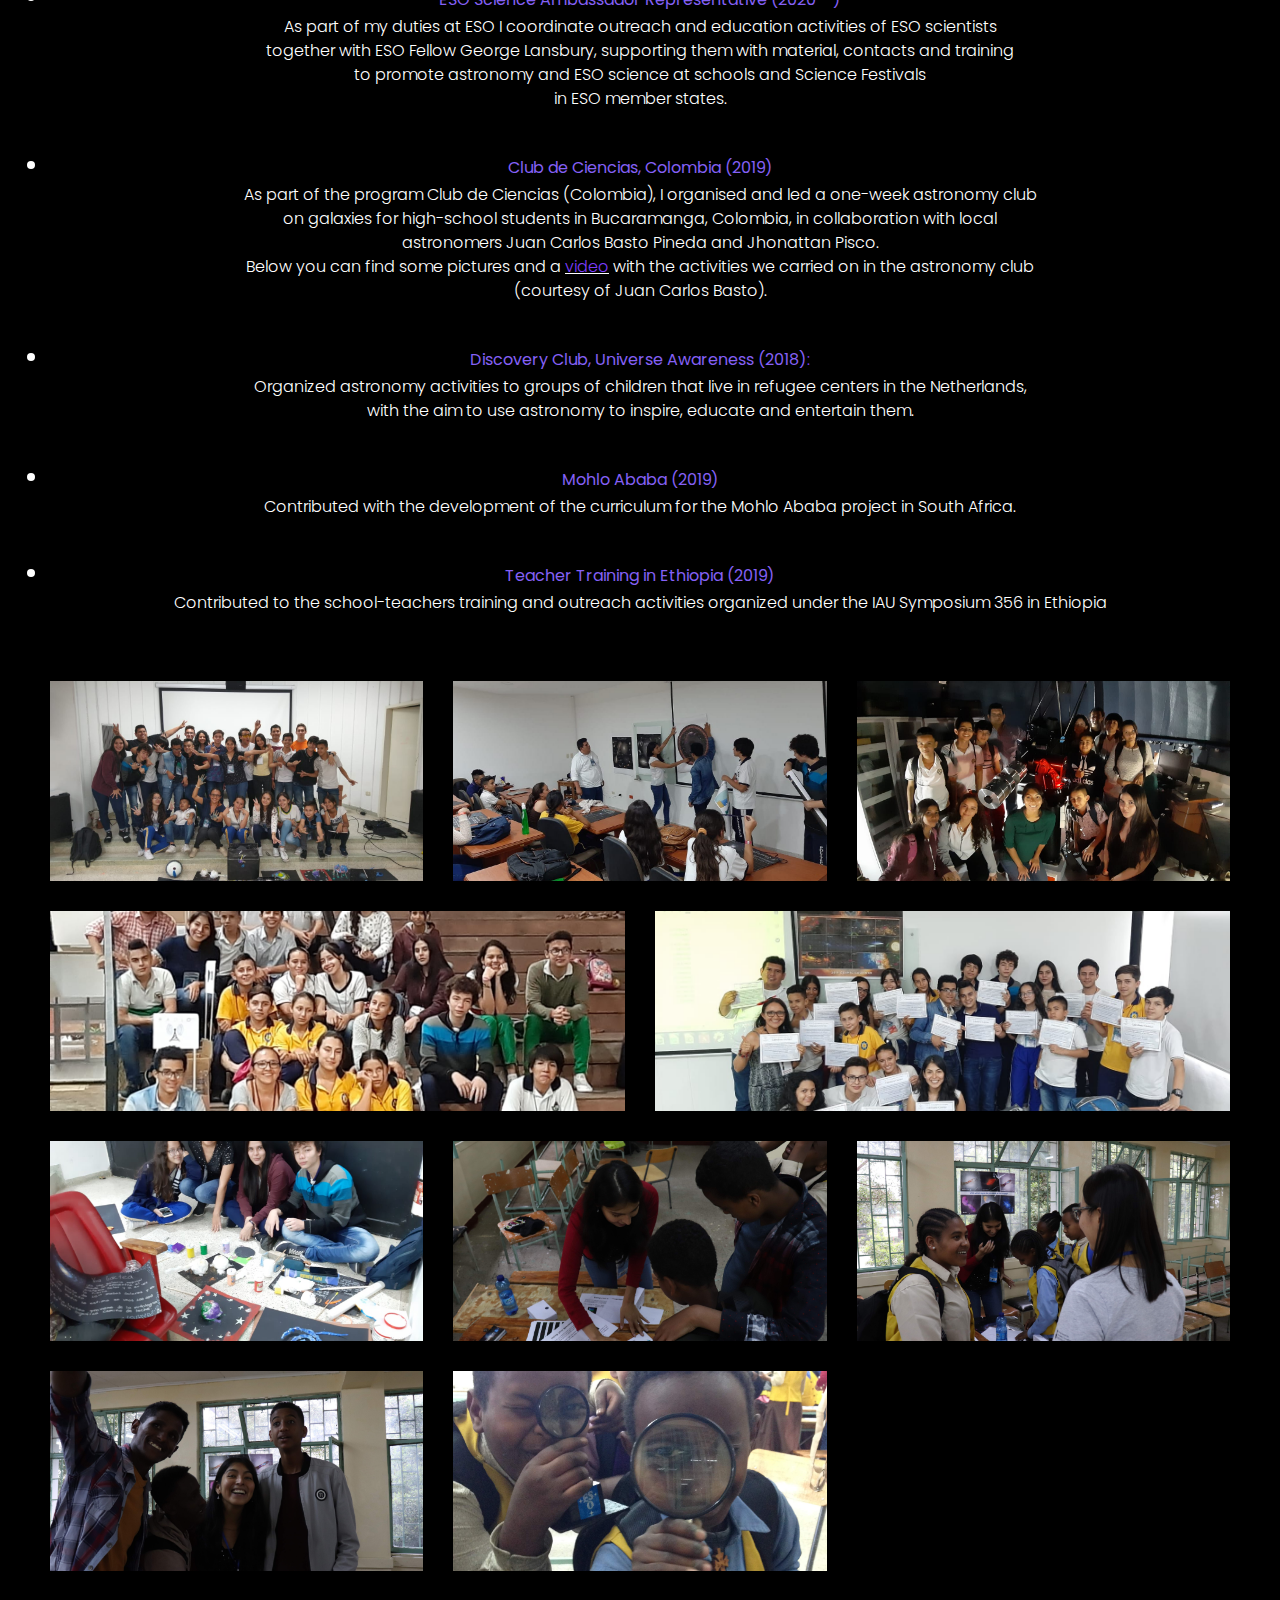
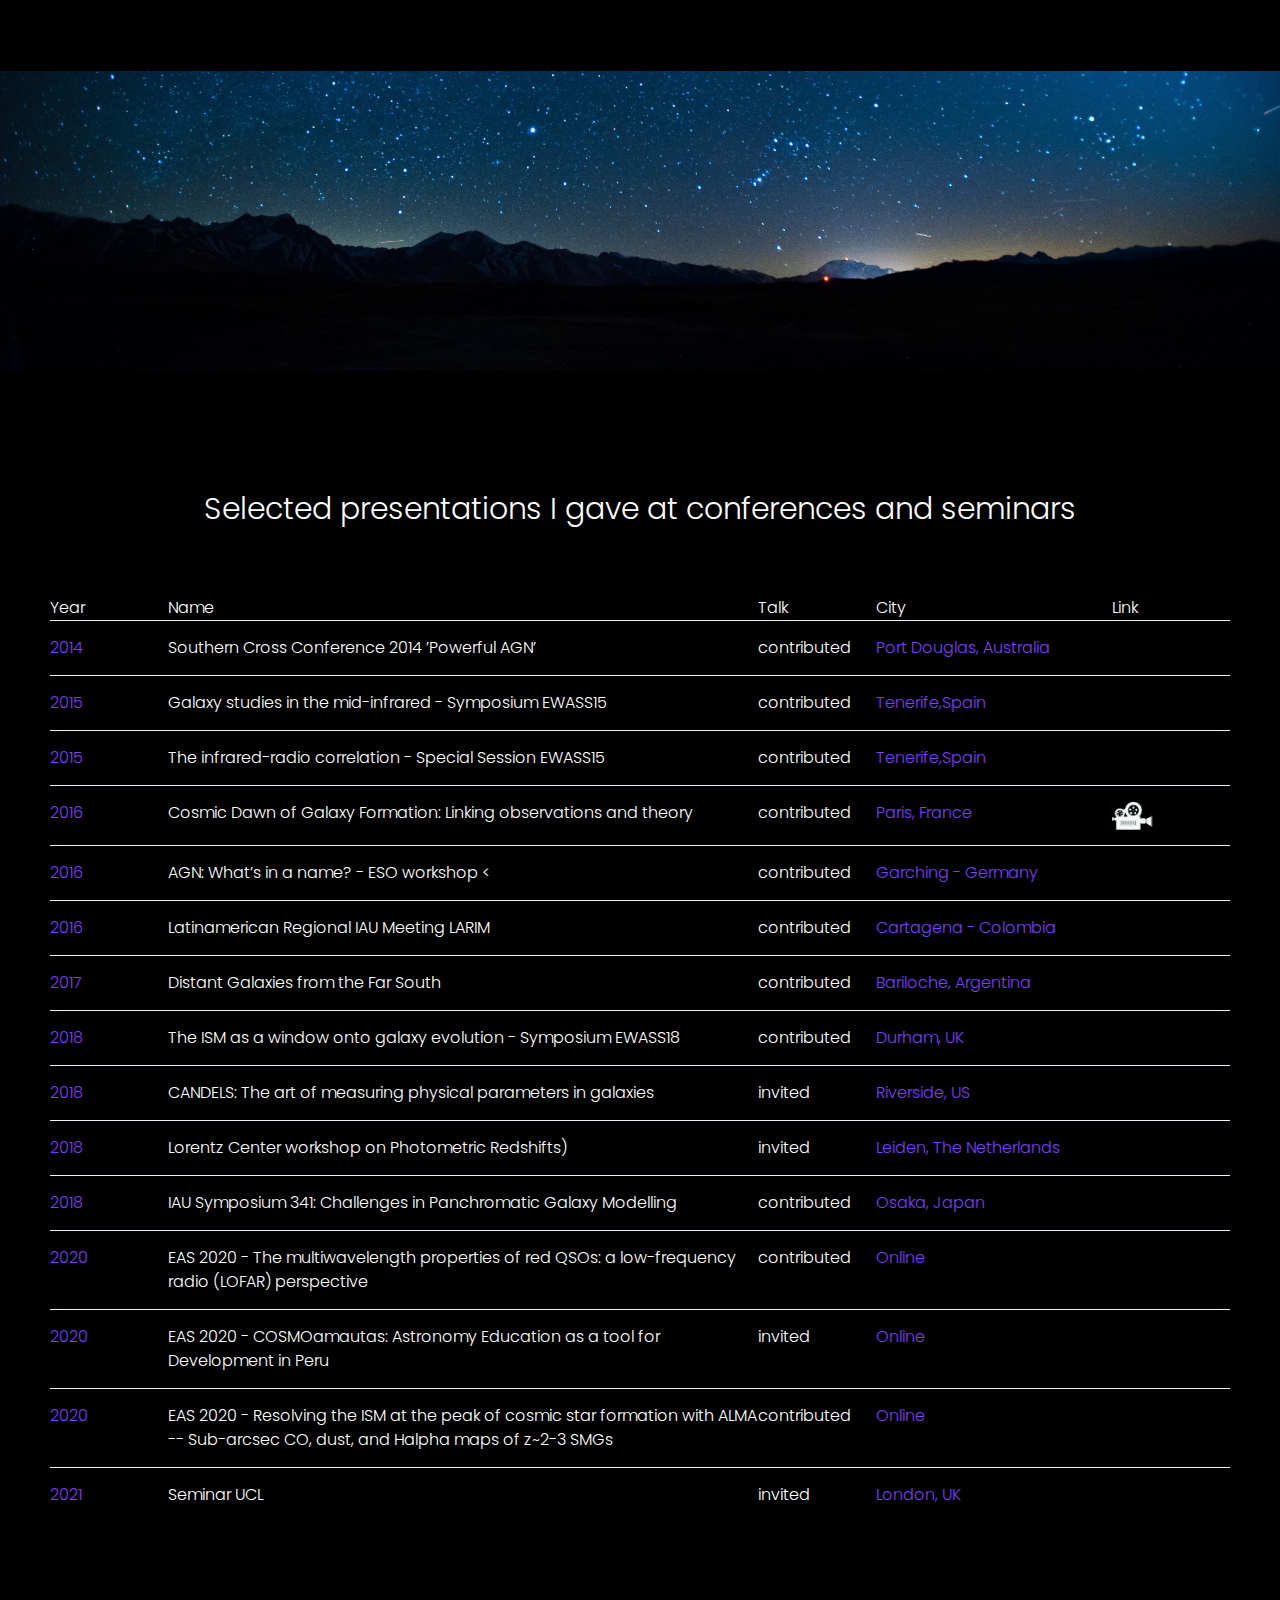
==== commit a08dd035: "typo" ====
--- a/index.html
+++ b/index.html
@@ -134,8 +134,8 @@
 									<div class="tab-pane fade" id="nav-vission" role="tabpanel" aria-labelledby="nav-contact-tab">
 										<div class="single-content">
 											<h5>
-											 <br> <br>  <span class="highl"> My research in a nutshell: </span>Supermassive black holes are now thought to be hosted by every massive galaxy in the Universe, and their energy output has a crucial impact on the growth of galaxies and the build-up of structure in the Universe. The information travelling towards us from galaxies and their black holes is fascinating and complex. They emit light from all wavelengths across the electromagnetic spectrum, and even gravitational waves have been recently detected that originate in merging black-holes! Some <span class="highl">questions</span> I would like to answer are: <br>How do galaxies and their nuclear black-holes grow? <br> What are the main properties regulating the evolution of galaxies? <br><br>
-                                                The approach of my research is thus <span class="highl">multiwavelength</span>, meaning that I use observations taken by telescopes across the spectrum, including the low-frequency radio (LOFAR), sub-millimeter (ALMA), infra-red (Herschel/Spitzer/WISE), optical (HST), and X-rays (XMM/Chandra) frequencies. 
+											 <br> <br>  <span class="highl"> My research in a nutshell: </span>Supermassive black holes are sthought to be hosted by every massive galaxy in the Universe, and their energy output has a crucial impact on the growth of galaxies and the build-up of structure in the Universe. The information travelling towards us from galaxies and their black holes is fascinating and complex. They emit light from all wavelengths across the electromagnetic spectrum, and even gravitational waves have been recently detected that originate in merging black-holes! Some <span class="highl">questions</span> I would like to answer are: <br>How do galaxies and their nuclear black-holes grow? <br> What are the main properties regulating the evolution of galaxies? <br><br>
+                                                The approach of my research is thus <span class="highl">multiwavelength</span>, meaning that I use observations taken by telescopes across the electromagnetic spectrum, including the low-frequency radio (LOFAR), sub-millimeter (ALMA), infra-red (Herschel/Spitzer/WISE), optical (HST), and X-rays (XMM/Chandra) frequencies. 
 I am particularly interested in the potential of new spectral windows, such as those opened by ALMA and LOFAR, to unveil paths of galaxy evolution. 
  </h5>
 										</div>
@@ -151,6 +151,44 @@
 </div>
     <!-- End History Area -->
         
+        
+               
+
+        
+    <!-- intro_video_bg start-->
+    <section class="intro_video_bg"   style= "height: 1000%">
+        <div class="container" >
+             <div class="row justify-content-between align-items-center">
+                 
+                 <div class="col-lg-7">
+                    <div class="intro_video_iner text-center">
+                        <image src="img/madll1.jpg" style=" width: 310px "  border="40px"  alt="" />  
+                                          
+                            
+                            <!-- <h2> Únete al equipo COSMOamautas </h2>   
+                            	<image src="img/poster.jpeg" style="width: 100%"  alt="">  
+
+                        
+                        <p> Eres un estudiante universitario apasionado por la astrofísica, y con ganas de mejorar la educación cientifica del país? quieres participar en el proyecto?</p>
+                        <a href="instructores.html" class="btn_2">Únete a nosotros!</a>-->
+                    </div>
+                 </div>
+                     
+             <div class="col-lg-5">
+              <div class="intro_video_iner text-center">
+              
+           				 <h2>  <font color="orange" > <br>Más allá de la Luna </font></h2>
+                        <h5>  <font color="white" > I'm so happy to share that I have published a children book in Spanish, inspired in astronomy and motherhood. <br>
+                        Here a<a href="https://www.youtube.com/shorts/qH6a7HYAh5E" class="genric-btn"> video </a> about the book!  <br>  <br>
+
+                        You can buy it from anywhere in the world on <a href="https://www.buscalibre.pe/libro-mas-alla-de-la-luna/9786124960628/p/62814413" class="genric-btn"> Buscalibre </a>  and from January 2025 on Amazon!  </font>  </h5>
+                    </div>
+                 </div>
+                     
+            </div>
+        </div>
+    </section>
+    <!-- intro_video_bg part start-->
         
         
         
@@ -534,7 +572,7 @@
                                       <div class="table-row">
                                         <div class="serial"> </div> 
                                  <div class="visit"> 
-                                     <h2 class="text-white" >  Other publications: 50
+                                     <h2 class="text-white" >  Other publications: 58
                                       <span class="text-white" > refereed publications as co-author. 
            <a href="  https://ui.adsabs.harvard.edu/search/q=%20%20author%3A%22calistro-rivera%22&sort=date%20desc%2C%20bibcode%20desc&p_=0" target="_blank"/>
            <img src="img/ads.png" width = "40%" class = "ads" alt="img" /> </a><br>
